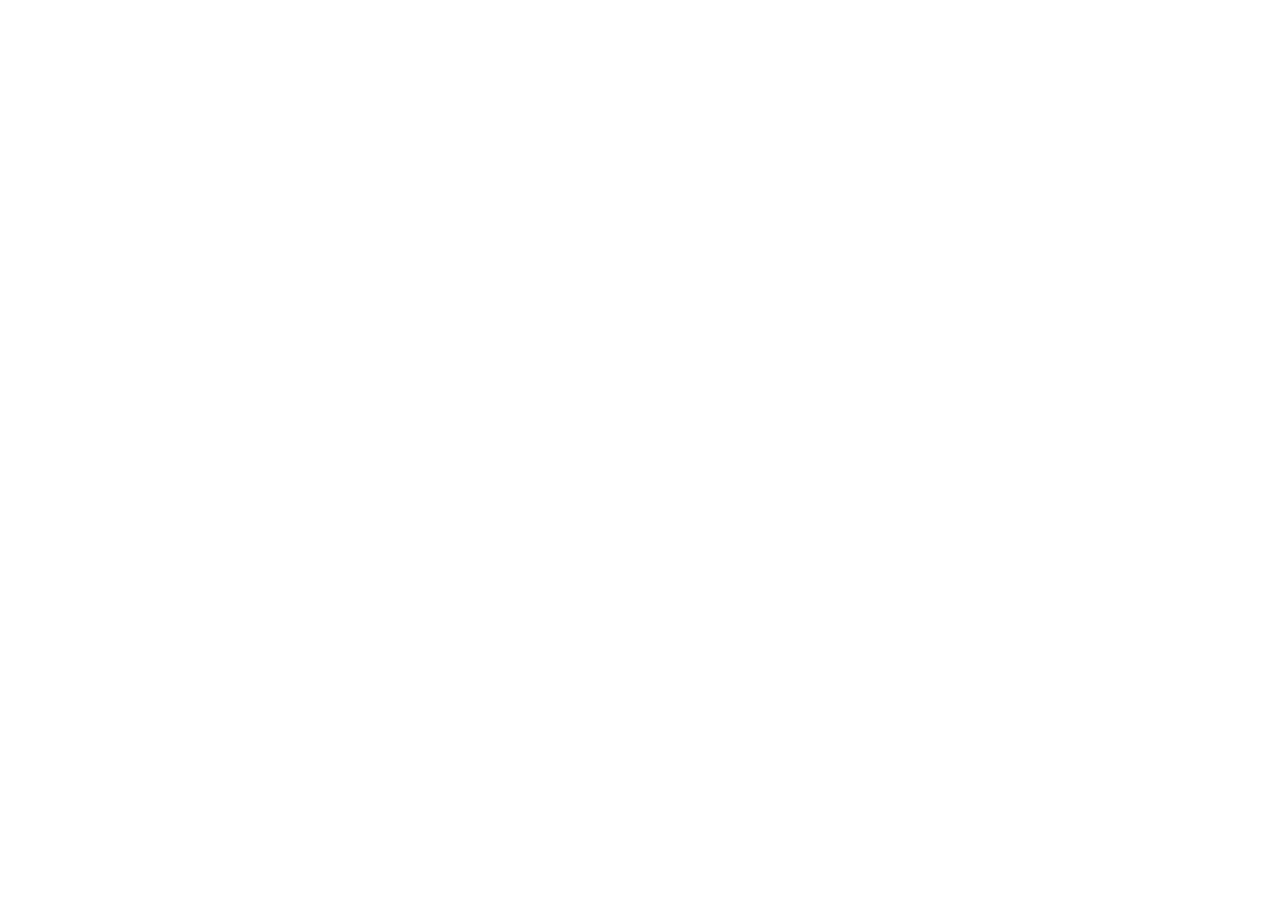
==== index.html @ c3dd3153 "Add initial index.html for Docsify wiki" ====
<!DOCTYPE html>
<html lang="zh-CN">
<head>
  <meta charset="utf-8">
  <title>旧日余烬设定WIKI</title>
  <meta name="viewport" content="width=device-width,initial-scale=1">
</head>
<body>
  <div id="app"></div>
  <script>
    window.$docsify = {
      loadSidebar: true,
      subMaxLevel: 3,
      search: 'auto',
      name: '旧日余烬设定WIKI'
    }
  </script>
  <script src="https://cdn.jsdelivr.net/npm/docsify@4/lib/docsify.min.js"></script>
  <script src="https://cdn.jsdelivr.net/npm/docsify@4/lib/plugins/search.min.js"></script>
</body>
</html>
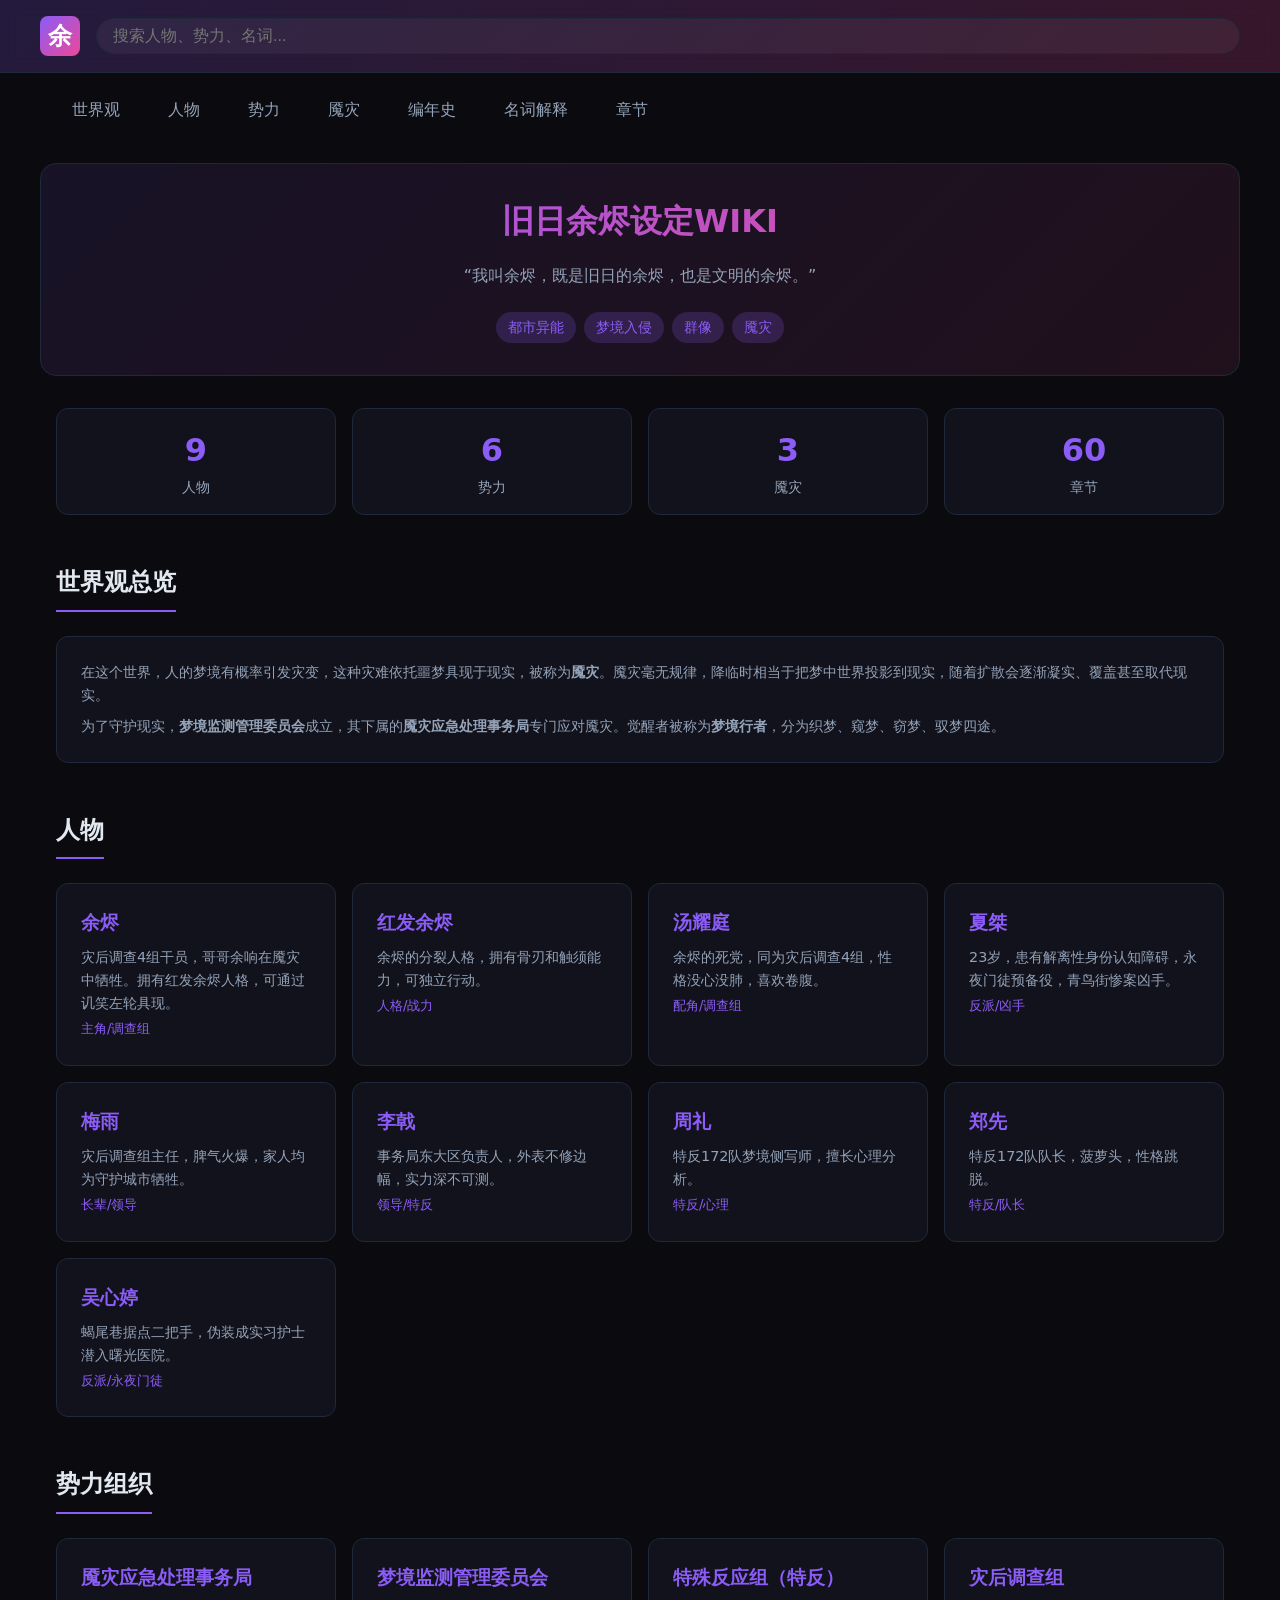
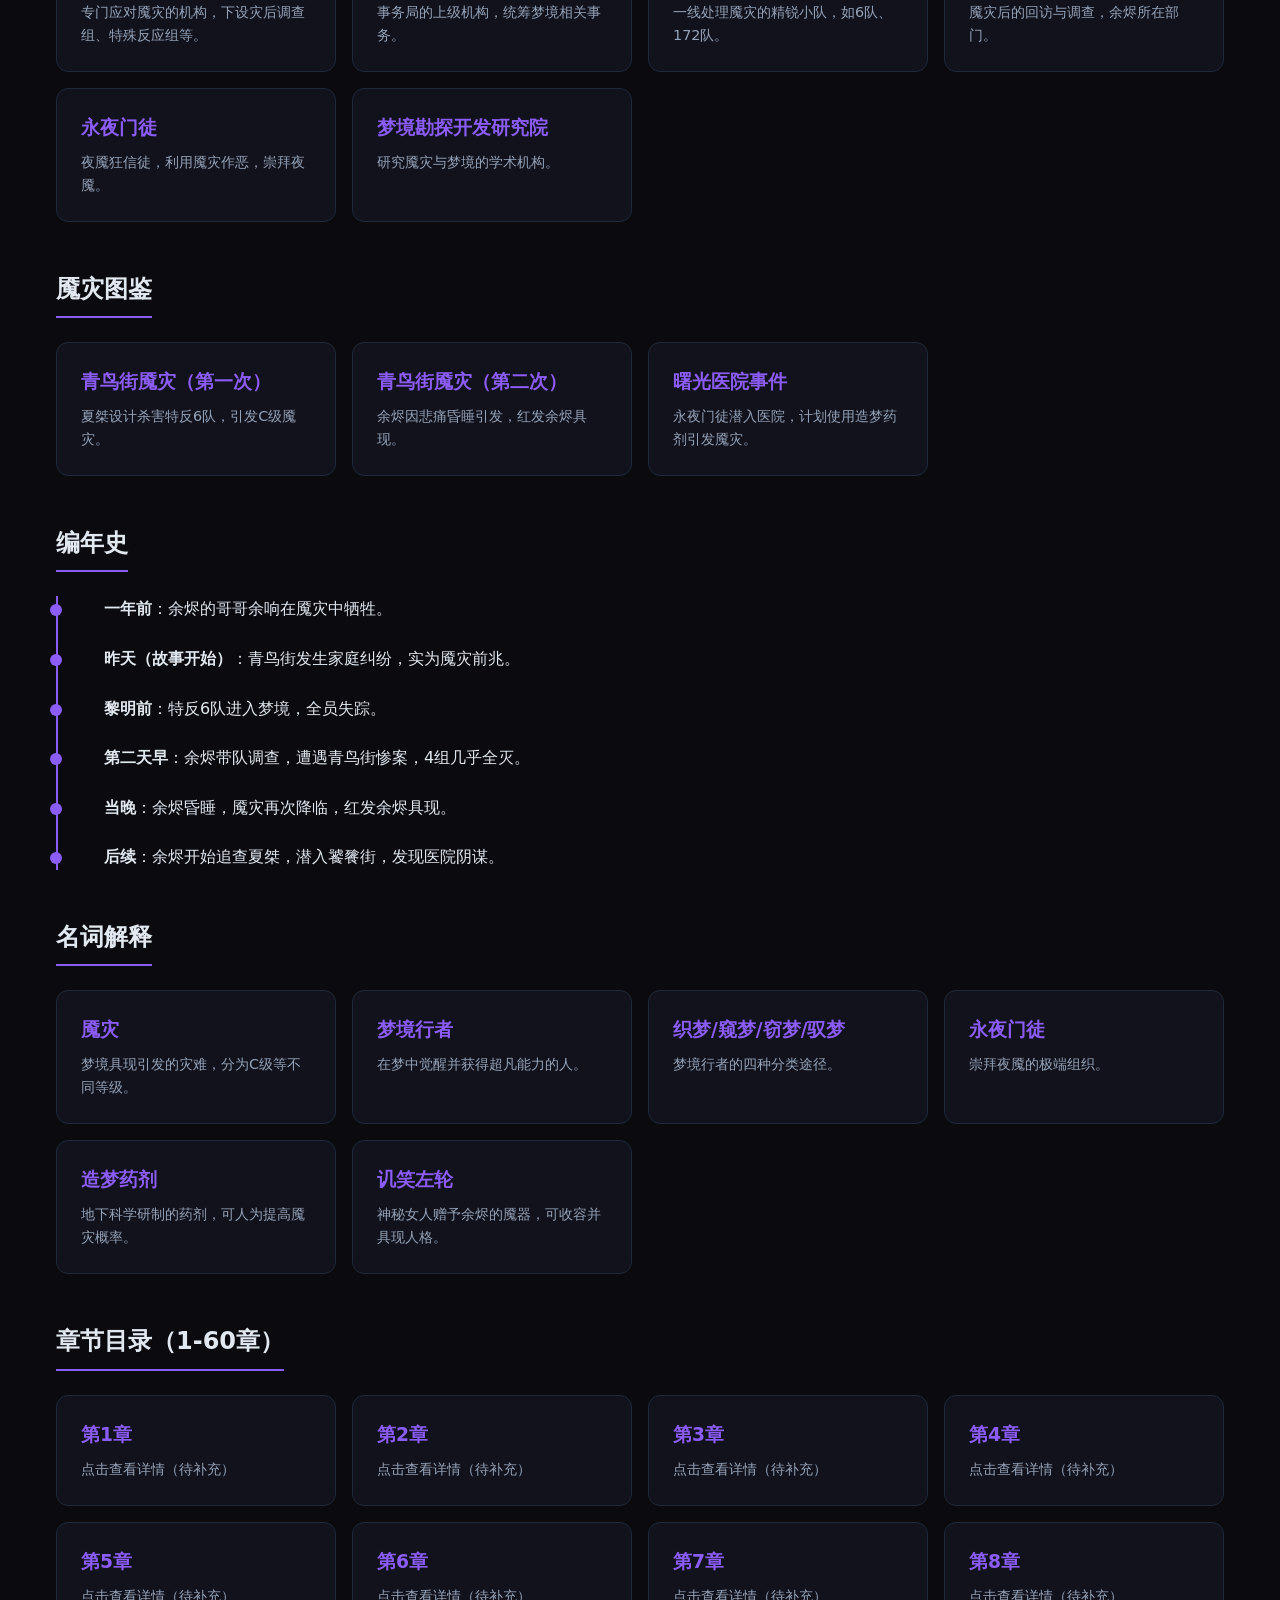
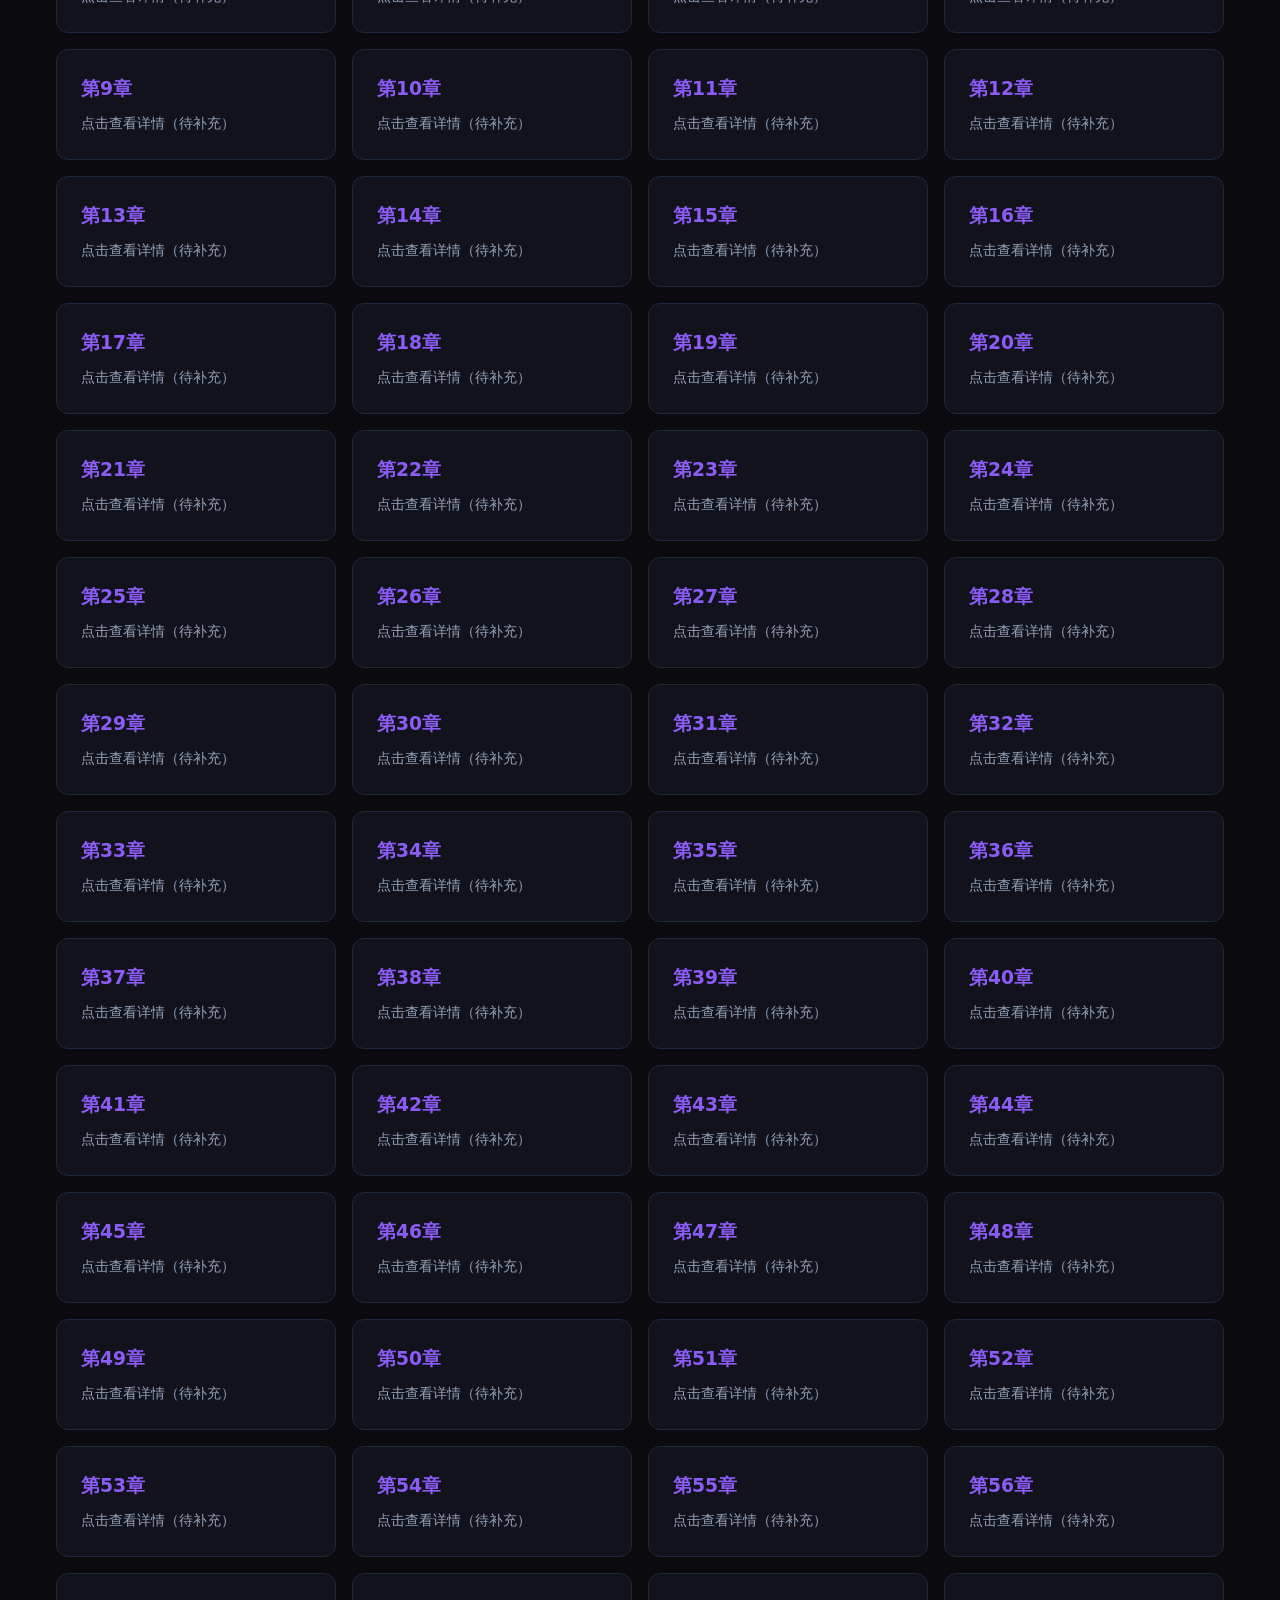
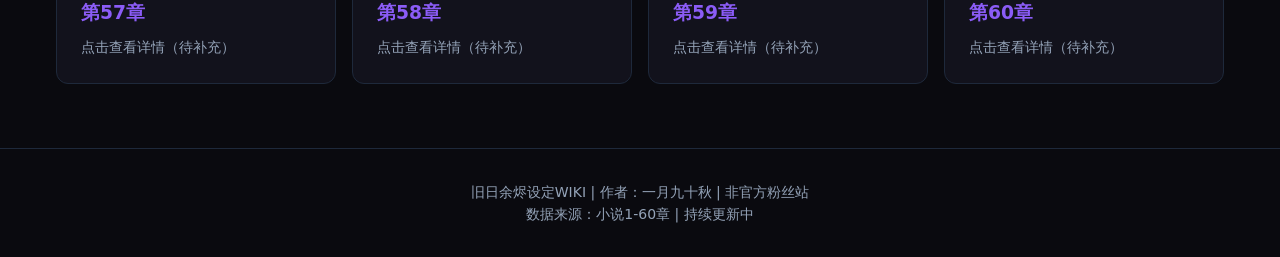
==== commit 3e3cc00b: "Update index.html" ====
--- a/index.html
+++ b/index.html
@@ -1,21 +1,315 @@
 <!DOCTYPE html>
 <html lang="zh-CN">
 <head>
-  <meta charset="utf-8">
-  <title>旧日余烬设定WIKI</title>
-  <meta name="viewport" content="width=device-width,initial-scale=1">
+<meta charset="utf-8">
+<meta name="viewport" content="width=device-width,initial-scale=1">
+<title>旧日余烬设定WIKI</title>
+<style>
+:root {
+  --bg: #0a0a0f;
+  --card: #12121c;
+  --text: #e2e8f0;
+  --muted: #94a3b8;
+  --accent: #8b5cf6;
+  --accent2: #ec4899;
+  --border: #1e293b;
+}
+* { margin: 0; padding: 0; box-sizing: border-box; }
+body {
+  font-family: 'Noto Sans SC', system-ui, sans-serif;
+  background: var(--bg);
+  color: var(--text);
+  line-height: 1.6;
+}
+header {
+  background: linear-gradient(135deg, rgba(139,92,246,0.2), rgba(236,72,153,0.2));
+  border-bottom: 1px solid var(--border);
+  padding: 1rem;
+  position: sticky;
+  top: 0;
+  z-index: 100;
+  backdrop-filter: blur(10px);
+}
+.header-inner {
+  max-width: 1200px;
+  margin: 0 auto;
+  display: flex;
+  align-items: center;
+  gap: 1rem;
+}
+.logo {
+  width: 40px;
+  height: 40px;
+  background: linear-gradient(135deg, var(--accent), var(--accent2));
+  border-radius: 8px;
+  display: flex;
+  align-items: center;
+  justify-content: center;
+  font-size: 1.5rem;
+  font-weight: bold;
+  color: white;
+}
+.search-box {
+  flex: 1;
+  padding: 0.5rem 1rem;
+  border-radius: 20px;
+  border: 1px solid var(--border);
+  background: rgba(255,255,255,0.05);
+  color: white;
+  font-size: 1rem;
+}
+.search-box:focus { outline: none; border-color: var(--accent); }
+nav {
+  max-width: 1200px;
+  margin: 1rem auto;
+  display: flex;
+  gap: 1rem;
+  padding: 0 1rem;
+  flex-wrap: wrap;
+}
+nav a {
+  color: var(--muted);
+  text-decoration: none;
+  padding: 0.5rem 1rem;
+  border-radius: 8px;
+  transition: all 0.3s;
+}
+nav a:hover { background: rgba(139,92,246,0.1); color: var(--accent); }
+.hero {
+  max-width: 1200px;
+  margin: 2rem auto;
+  padding: 2rem 1rem;
+  text-align: center;
+  background: linear-gradient(135deg, rgba(139,92,246,0.1), rgba(236,72,153,0.1));
+  border-radius: 16px;
+  border: 1px solid var(--border);
+}
+.hero h1 { font-size: 2rem; margin-bottom: 1rem; background: linear-gradient(135deg, var(--accent), var(--accent2)); -webkit-background-clip: text; -webkit-text-fill-color: transparent; }
+.hero p { color: var(--muted); max-width: 600px; margin: 0 auto 1.5rem; }
+.tags { display: flex; gap: 0.5rem; justify-content: center; flex-wrap: wrap; }
+.tag { padding: 0.25rem 0.75rem; border-radius: 999px; font-size: 0.875rem; background: rgba(139,92,246,0.2); color: var(--accent); }
+.stats { max-width: 1200px; margin: 2rem auto; display: grid; grid-template-columns: repeat(auto-fit, minmax(150px, 1fr)); gap: 1rem; padding: 0 1rem; }
+.stat-card { background: var(--card); padding: 1rem; border-radius: 12px; text-align: center; border: 1px solid var(--border); }
+.stat-number { font-size: 2rem; font-weight: bold; color: var(--accent); }
+.stat-label { color: var(--muted); font-size: 0.875rem; }
+section { max-width: 1200px; margin: 3rem auto; padding: 0 1rem; }
+section h2 { font-size: 1.5rem; margin-bottom: 1.5rem; padding-bottom: 0.5rem; border-bottom: 2px solid var(--accent); display: inline-block; }
+.grid { display: grid; grid-template-columns: repeat(auto-fill, minmax(280px, 1fr)); gap: 1rem; }
+.card { background: var(--card); border: 1px solid var(--border); border-radius: 12px; padding: 1.5rem; transition: all 0.3s; }
+.card:hover { border-color: var(--accent); transform: translateY(-2px); }
+.card h3 { color: var(--accent); margin-bottom: 0.5rem; }
+.card p { color: var(--muted); font-size: 0.9rem; }
+.timeline { position: relative; padding-left: 2rem; }
+.timeline::before { content: ''; position: absolute; left: 0; top: 0; bottom: 0; width: 2px; background: var(--accent); }
+.timeline-item { position: relative; margin-bottom: 1.5rem; padding-left: 1rem; }
+.timeline-item::before { content: ''; position: absolute; left: -2.35rem; top: 0.5rem; width: 12px; height: 12px; border-radius: 50%; background: var(--accent); }
+footer { text-align: center; padding: 2rem; color: var(--muted); font-size: 0.875rem; border-top: 1px solid var(--border); margin-top: 4rem; }
+@media (max-width: 768px) {
+  .header-inner { flex-direction: column; }
+  .search-box { width: 100%; }
+  nav { justify-content: center; }
+}
+</style>
 </head>
 <body>
-  <div id="app"></div>
-  <script>
-    window.$docsify = {
-      loadSidebar: true,
-      subMaxLevel: 3,
-      search: 'auto',
-      name: '旧日余烬设定WIKI'
-    }
-  </script>
-  <script src="https://cdn.jsdelivr.net/npm/docsify@4/lib/docsify.min.js"></script>
-  <script src="https://cdn.jsdelivr.net/npm/docsify@4/lib/plugins/search.min.js"></script>
+
+<header>
+  <div class="header-inner">
+    <div class="logo">余</div>
+    <input type="text" class="search-box" placeholder="搜索人物、势力、名词..." id="searchInput">
+  </div>
+</header>
+
+<nav>
+  <a href="#overview">世界观</a>
+  <a href="#chars">人物</a>
+  <a href="#factions">势力</a>
+  <a href="#disasters">魇灾</a>
+  <a href="#timeline">编年史</a>
+  <a href="#terms">名词解释</a>
+  <a href="#chapters">章节</a>
+</nav>
+
+<div class="hero">
+  <h1>旧日余烬设定WIKI</h1>
+  <p>“我叫余烬，既是旧日的余烬，也是文明的余烬。”</p>
+  <div class="tags">
+    <span class="tag">都市异能</span>
+    <span class="tag">梦境入侵</span>
+    <span class="tag">群像</span>
+    <span class="tag">魇灾</span>
+  </div>
+</div>
+
+<div class="stats">
+  <div class="stat-card"><div class="stat-number" id="charCount">9</div><div class="stat-label">人物</div></div>
+  <div class="stat-card"><div class="stat-number" id="factionCount">6</div><div class="stat-label">势力</div></div>
+  <div class="stat-card"><div class="stat-number" id="disasterCount">3</div><div class="stat-label">魇灾</div></div>
+  <div class="stat-card"><div class="stat-number" id="chapterCount">60</div><div class="stat-label">章节</div></div>
+</div>
+
+<section id="overview">
+  <h2>世界观总览</h2>
+  <div class="card" style="margin-bottom:1rem;">
+    <p>在这个世界，人的梦境有概率引发灾变，这种灾难依托噩梦具现于现实，被称为<strong>魇灾</strong>。魇灾毫无规律，降临时相当于把梦中世界投影到现实，随着扩散会逐渐凝实、覆盖甚至取代现实。</p>
+    <p style="margin-top:0.5rem;">为了守护现实，<strong>梦境监测管理委员会</strong>成立，其下属的<strong>魇灾应急处理事务局</strong>专门应对魇灾。觉醒者被称为<strong>梦境行者</strong>，分为织梦、窥梦、窃梦、驭梦四途。</p>
+  </div>
+</section>
+
+<section id="chars">
+  <h2>人物</h2>
+  <div class="grid" id="charGrid"></div>
+</section>
+
+<section id="factions">
+  <h2>势力组织</h2>
+  <div class="grid" id="factionGrid"></div>
+</section>
+
+<section id="disasters">
+  <h2>魇灾图鉴</h2>
+  <div class="grid" id="disasterGrid"></div>
+</section>
+
+<section id="timeline">
+  <h2>编年史</h2>
+  <div class="timeline" id="timelineList"></div>
+</section>
+
+<section id="terms">
+  <h2>名词解释</h2>
+  <div class="grid" id="termGrid"></div>
+</section>
+
+<section id="chapters">
+  <h2>章节目录（1-60章）</h2>
+  <div class="grid" id="chapterGrid"></div>
+</section>
+
+<footer>
+  <p>旧日余烬设定WIKI | 作者：一月九十秋 | 非官方粉丝站</p>
+  <p>数据来源：小说1-60章 | 持续更新中</p>
+</footer>
+
+<script>
+// ===== 数据 =====
+const chars = [
+  { name: "余烬", desc: "灾后调查4组干员，哥哥余响在魇灾中牺牲。拥有红发余烬人格，可通过讥笑左轮具现。", tags: "主角/调查组" },
+  { name: "红发余烬", desc: "余烬的分裂人格，拥有骨刃和触须能力，可独立行动。", tags: "人格/战力" },
+  { name: "汤耀庭", desc: "余烬的死党，同为灾后调查4组，性格没心没肺，喜欢卷腹。", tags: "配角/调查组" },
+  { name: "夏桀", desc: "23岁，患有解离性身份认知障碍，永夜门徒预备役，青鸟街惨案凶手。", tags: "反派/凶手" },
+  { name: "梅雨", desc: "灾后调查组主任，脾气火爆，家人均为守护城市牺牲。", tags: "长辈/领导" },
+  { name: "李戟", desc: "事务局东大区负责人，外表不修边幅，实力深不可测。", tags: "领导/特反" },
+  { name: "周礼", desc: "特反172队梦境侧写师，擅长心理分析。", tags: "特反/心理" },
+  { name: "郑先", desc: "特反172队队长，菠萝头，性格跳脱。", tags: "特反/队长" },
+  { name: "吴心婷", desc: "蝎尾巷据点二把手，伪装成实习护士潜入曙光医院。", tags: "反派/永夜门徒" }
+];
+
+const factions = [
+  { name: "魇灾应急处理事务局", desc: "专门应对魇灾的机构，下设灾后调查组、特殊反应组等。" },
+  { name: "梦境监测管理委员会", desc: "事务局的上级机构，统筹梦境相关事务。" },
+  { name: "特殊反应组（特反）", desc: "一线处理魇灾的精锐小队，如6队、172队。" },
+  { name: "灾后调查组", desc: "魇灾后的回访与调查，余烬所在部门。" },
+  { name: "永夜门徒", desc: "夜魇狂信徒，利用魇灾作恶，崇拜夜魇。" },
+  { name: "梦境勘探开发研究院", desc: "研究魇灾与梦境的学术机构。" }
+];
+
+const disasters = [
+  { name: "青鸟街魇灾（第一次）", desc: "夏桀设计杀害特反6队，引发C级魇灾。" },
+  { name: "青鸟街魇灾（第二次）", desc: "余烬因悲痛昏睡引发，红发余烬具现。" },
+  { name: "曙光医院事件", desc: "永夜门徒潜入医院，计划使用造梦药剂引发魇灾。" }
+];
+
+const timeline = [
+  { time: "一年前", event: "余烬的哥哥余响在魇灾中牺牲。" },
+  { time: "昨天（故事开始）", event: "青鸟街发生家庭纠纷，实为魇灾前兆。" },
+  { time: "黎明前", event: "特反6队进入梦境，全员失踪。" },
+  { time: "第二天早", event: "余烬带队调查，遭遇青鸟街惨案，4组几乎全灭。" },
+  { time: "当晚", event: "余烬昏睡，魇灾再次降临，红发余烬具现。" },
+  { time: "后续", event: "余烬开始追查夏桀，潜入饕餮街，发现医院阴谋。" }
+];
+
+const terms = [
+  { name: "魇灾", desc: "梦境具现引发的灾难，分为C级等不同等级。" },
+  { name: "梦境行者", desc: "在梦中觉醒并获得超凡能力的人。" },
+  { name: "织梦/窥梦/窃梦/驭梦", desc: "梦境行者的四种分类途径。" },
+  { name: "永夜门徒", desc: "崇拜夜魇的极端组织。" },
+  { name: "造梦药剂", desc: "地下科学研制的药剂，可人为提高魇灾概率。" },
+  { name: "讥笑左轮", desc: "神秘女人赠予余烬的魇器，可收容并具现人格。" }
+];
+
+const chapters = [];
+for (let i = 1; i <= 60; i++) {
+  chapters.push({ name: `第${i}章`, desc: `点击查看详情（待补充）` });
+}
+
+// ===== 渲染函数 =====
+function renderChars(filter = "") {
+  const grid = document.getElementById("charGrid");
+  grid.innerHTML = "";
+  chars.filter(c => c.name.includes(filter) || c.desc.includes(filter)).forEach(c => {
+    grid.innerHTML += `<div class="card"><h3>${c.name}</h3><p>${c.desc}</p><small style="color:var(--accent)">${c.tags}</small></div>`;
+  });
+}
+
+function renderFactions(filter = "") {
+  const grid = document.getElementById("factionGrid");
+  grid.innerHTML = "";
+  factions.filter(f => f.name.includes(filter) || f.desc.includes(filter)).forEach(f => {
+    grid.innerHTML += `<div class="card"><h3>${f.name}</h3><p>${f.desc}</p></div>`;
+  });
+}
+
+function renderDisasters(filter = "") {
+  const grid = document.getElementById("disasterGrid");
+  grid.innerHTML = "";
+  disasters.filter(d => d.name.includes(filter) || d.desc.includes(filter)).forEach(d => {
+    grid.innerHTML += `<div class="card"><h3>${d.name}</h3><p>${d.desc}</p></div>`;
+  });
+}
+
+function renderTimeline() {
+  const list = document.getElementById("timelineList");
+  list.innerHTML = "";
+  timeline.forEach(t => {
+    list.innerHTML += `<div class="timeline-item"><strong>${t.time}</strong>：${t.event}</div>`;
+  });
+}
+
+function renderTerms(filter = "") {
+  const grid = document.getElementById("termGrid");
+  grid.innerHTML = "";
+  terms.filter(t => t.name.includes(filter) || t.desc.includes(filter)).forEach(t => {
+    grid.innerHTML += `<div class="card"><h3>${t.name}</h3><p>${t.desc}</p></div>`;
+  });
+}
+
+function renderChapters(filter = "") {
+  const grid = document.getElementById("chapterGrid");
+  grid.innerHTML = "";
+  chapters.filter(c => c.name.includes(filter)).forEach(c => {
+    grid.innerHTML += `<div class="card"><h3>${c.name}</h3><p>${c.desc}</p></div>`;
+  });
+}
+
+// ===== 搜索 =====
+document.getElementById("searchInput").addEventListener("input", (e) => {
+  const val = e.target.value;
+  renderChars(val);
+  renderFactions(val);
+  renderDisasters(val);
+  renderTerms(val);
+  renderChapters(val);
+});
+
+// ===== 初始化 =====
+renderChars();
+renderFactions();
+renderDisasters();
+renderTimeline();
+renderTerms();
+renderChapters();
+</script>
+
 </body>
 </html>
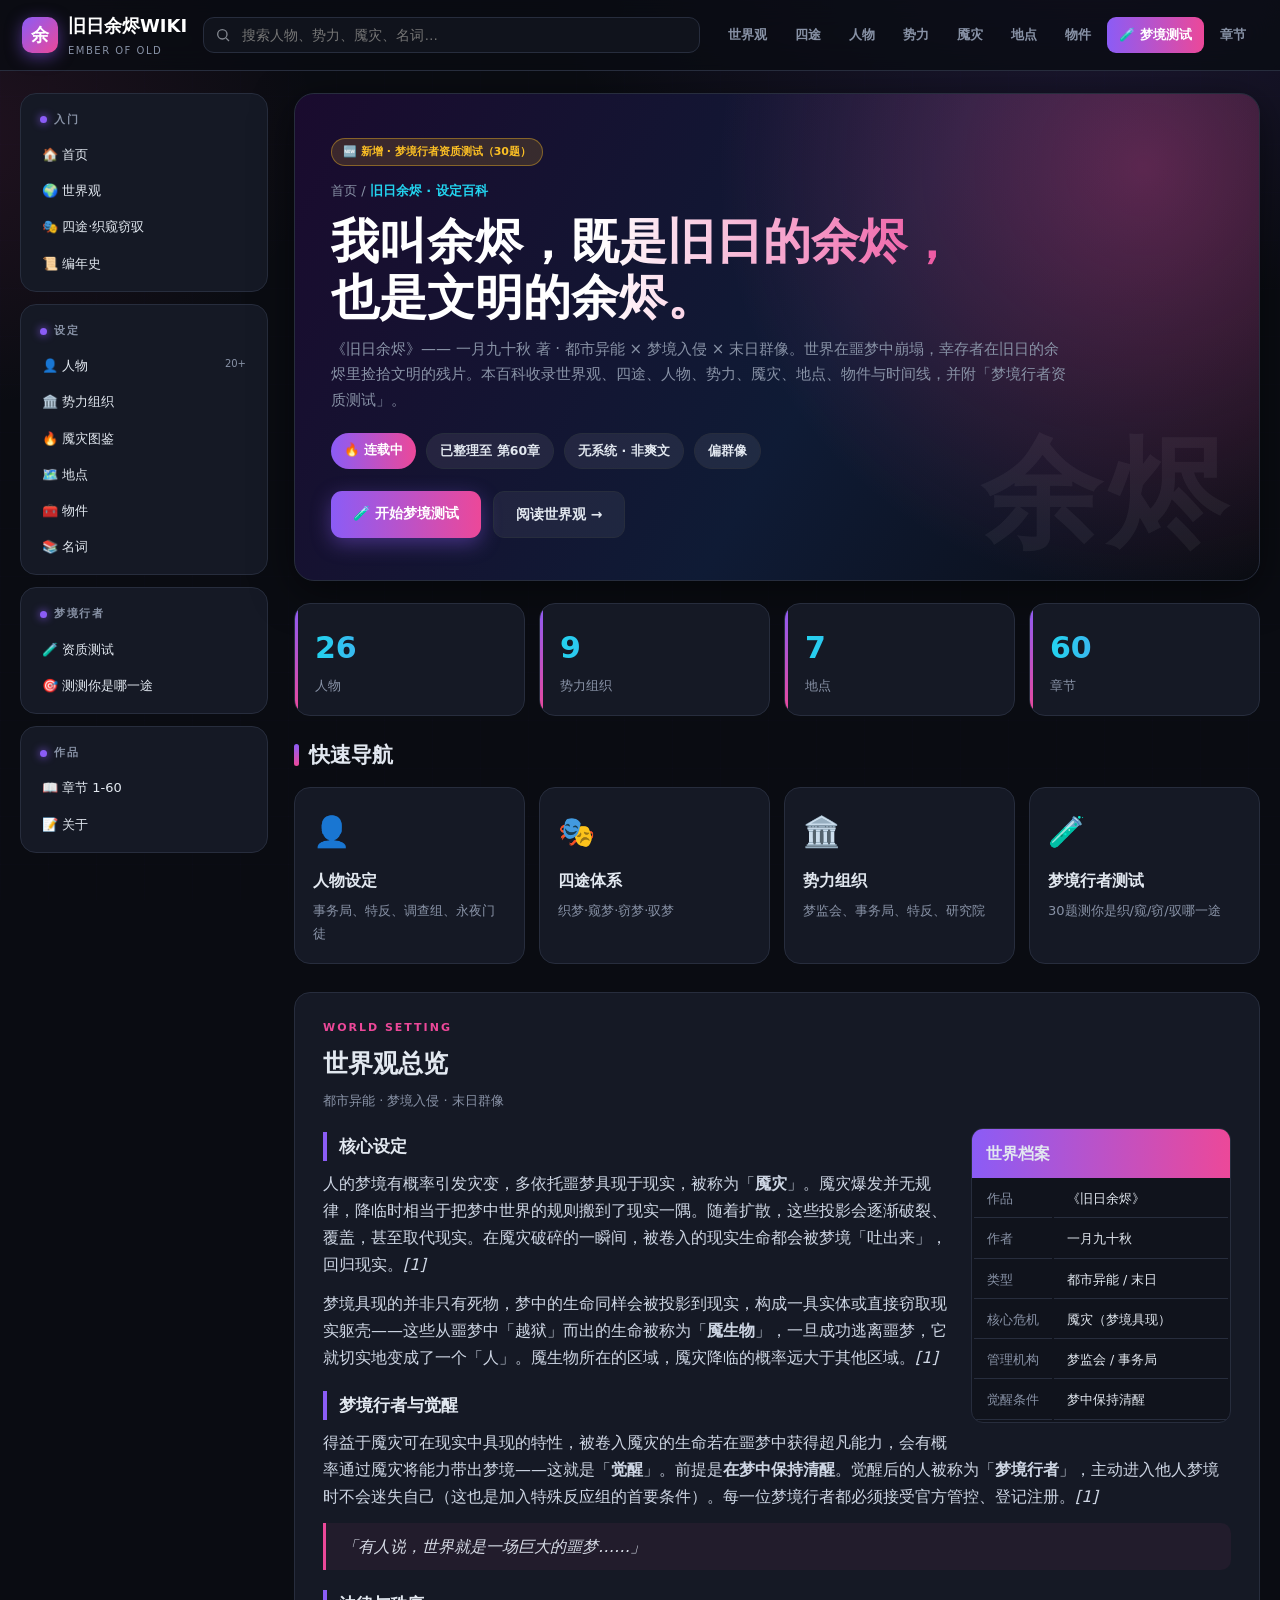
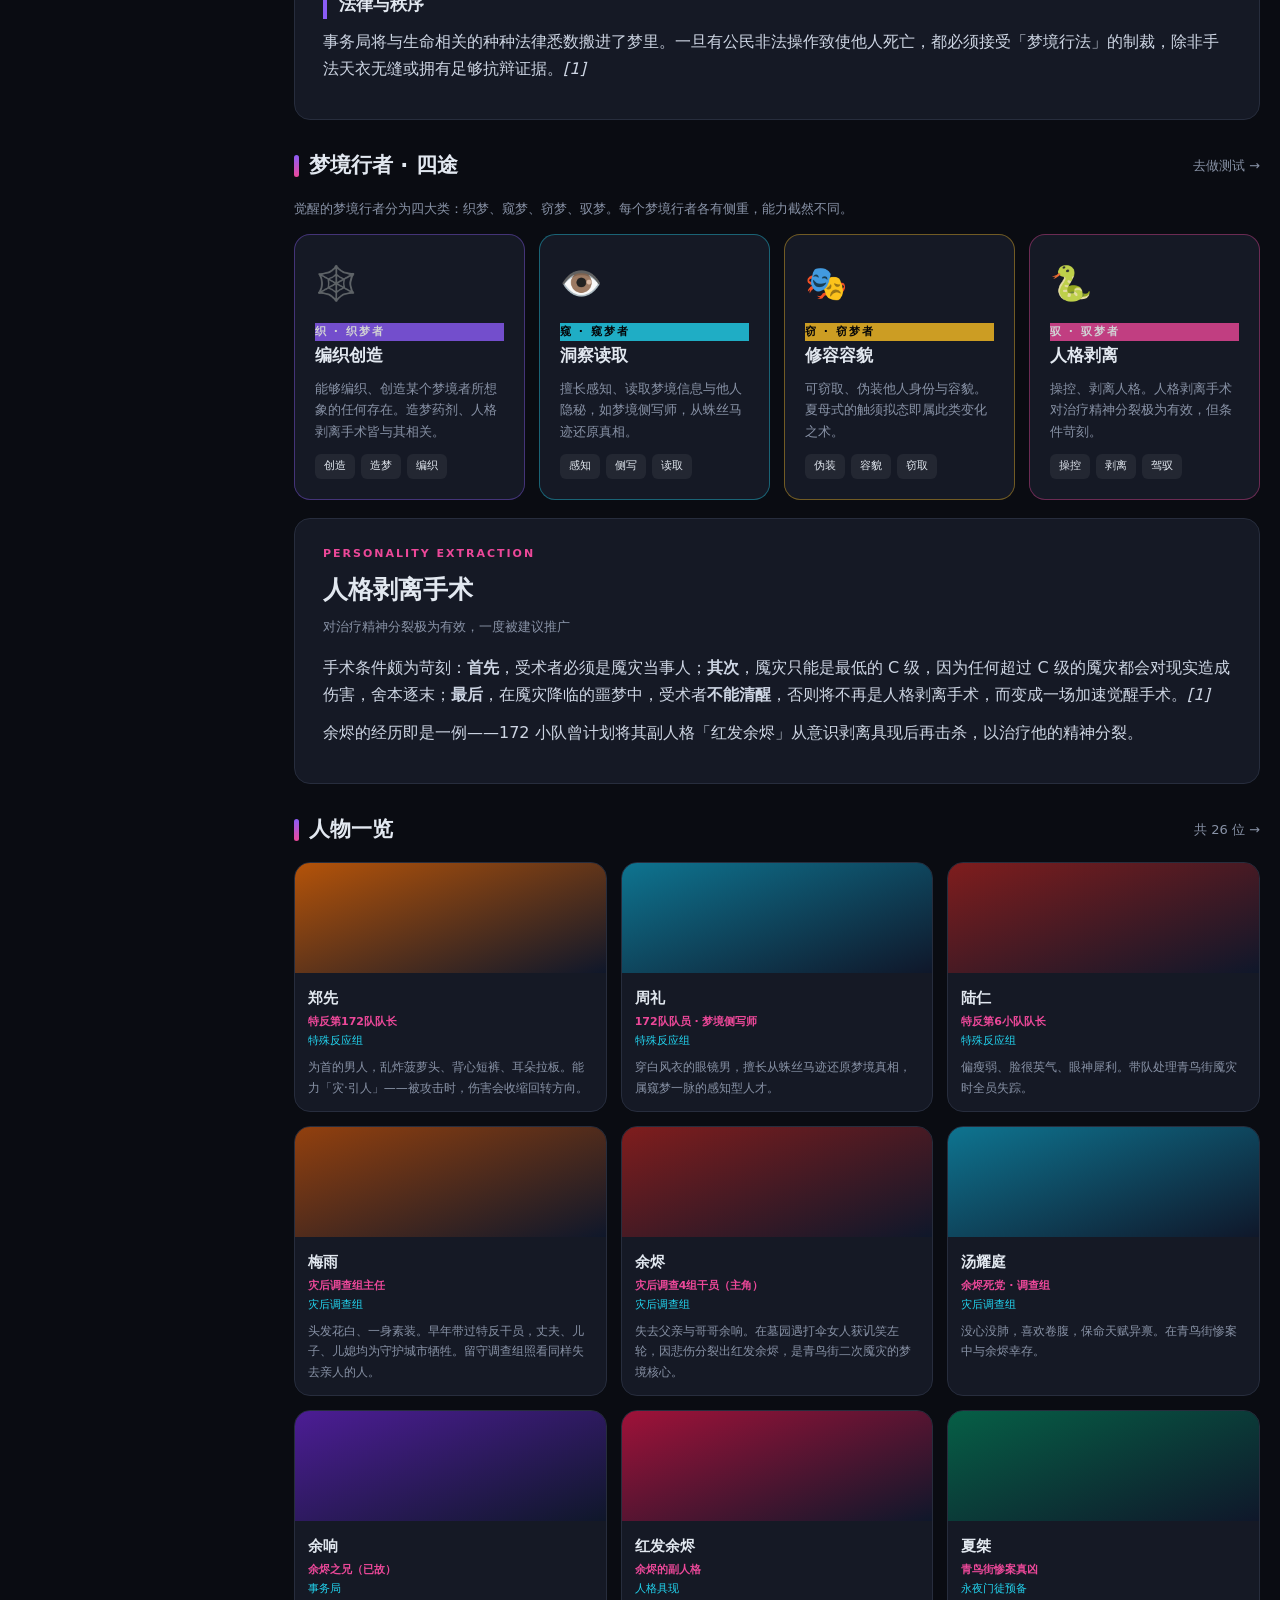
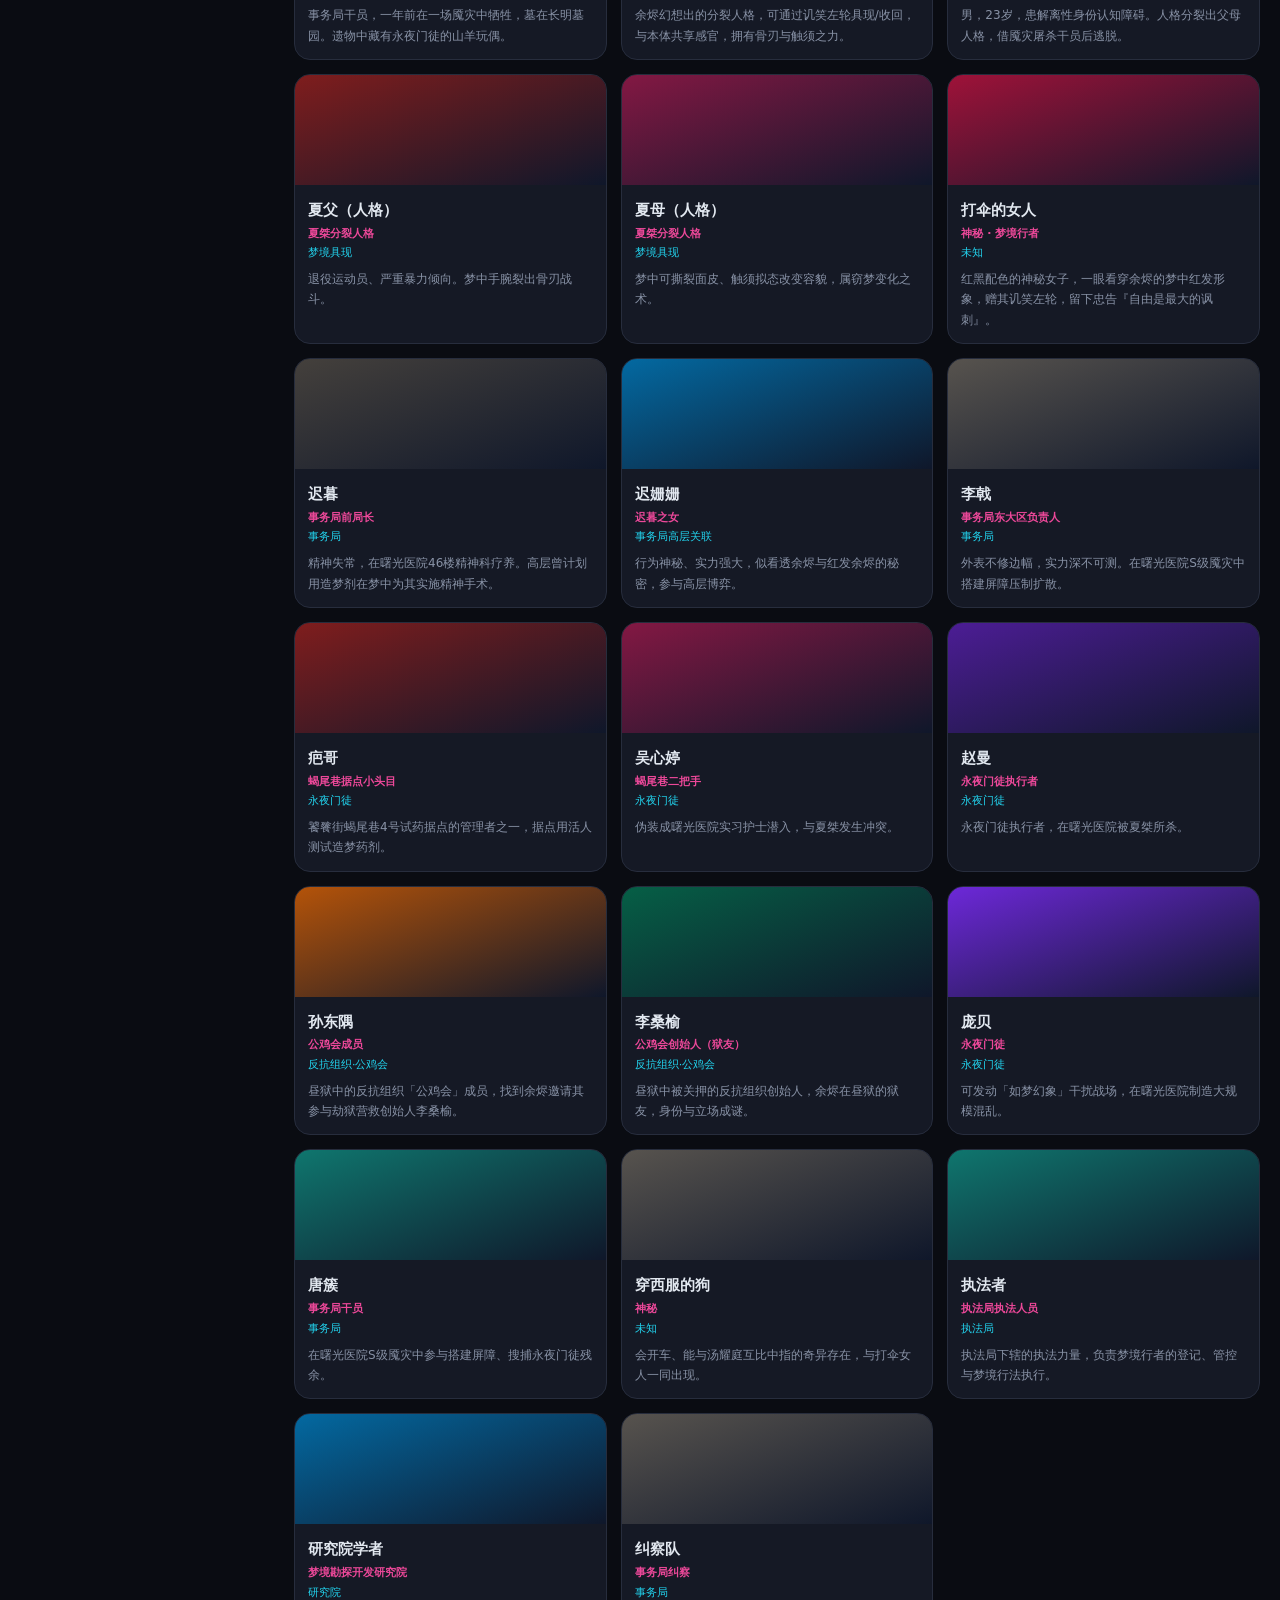
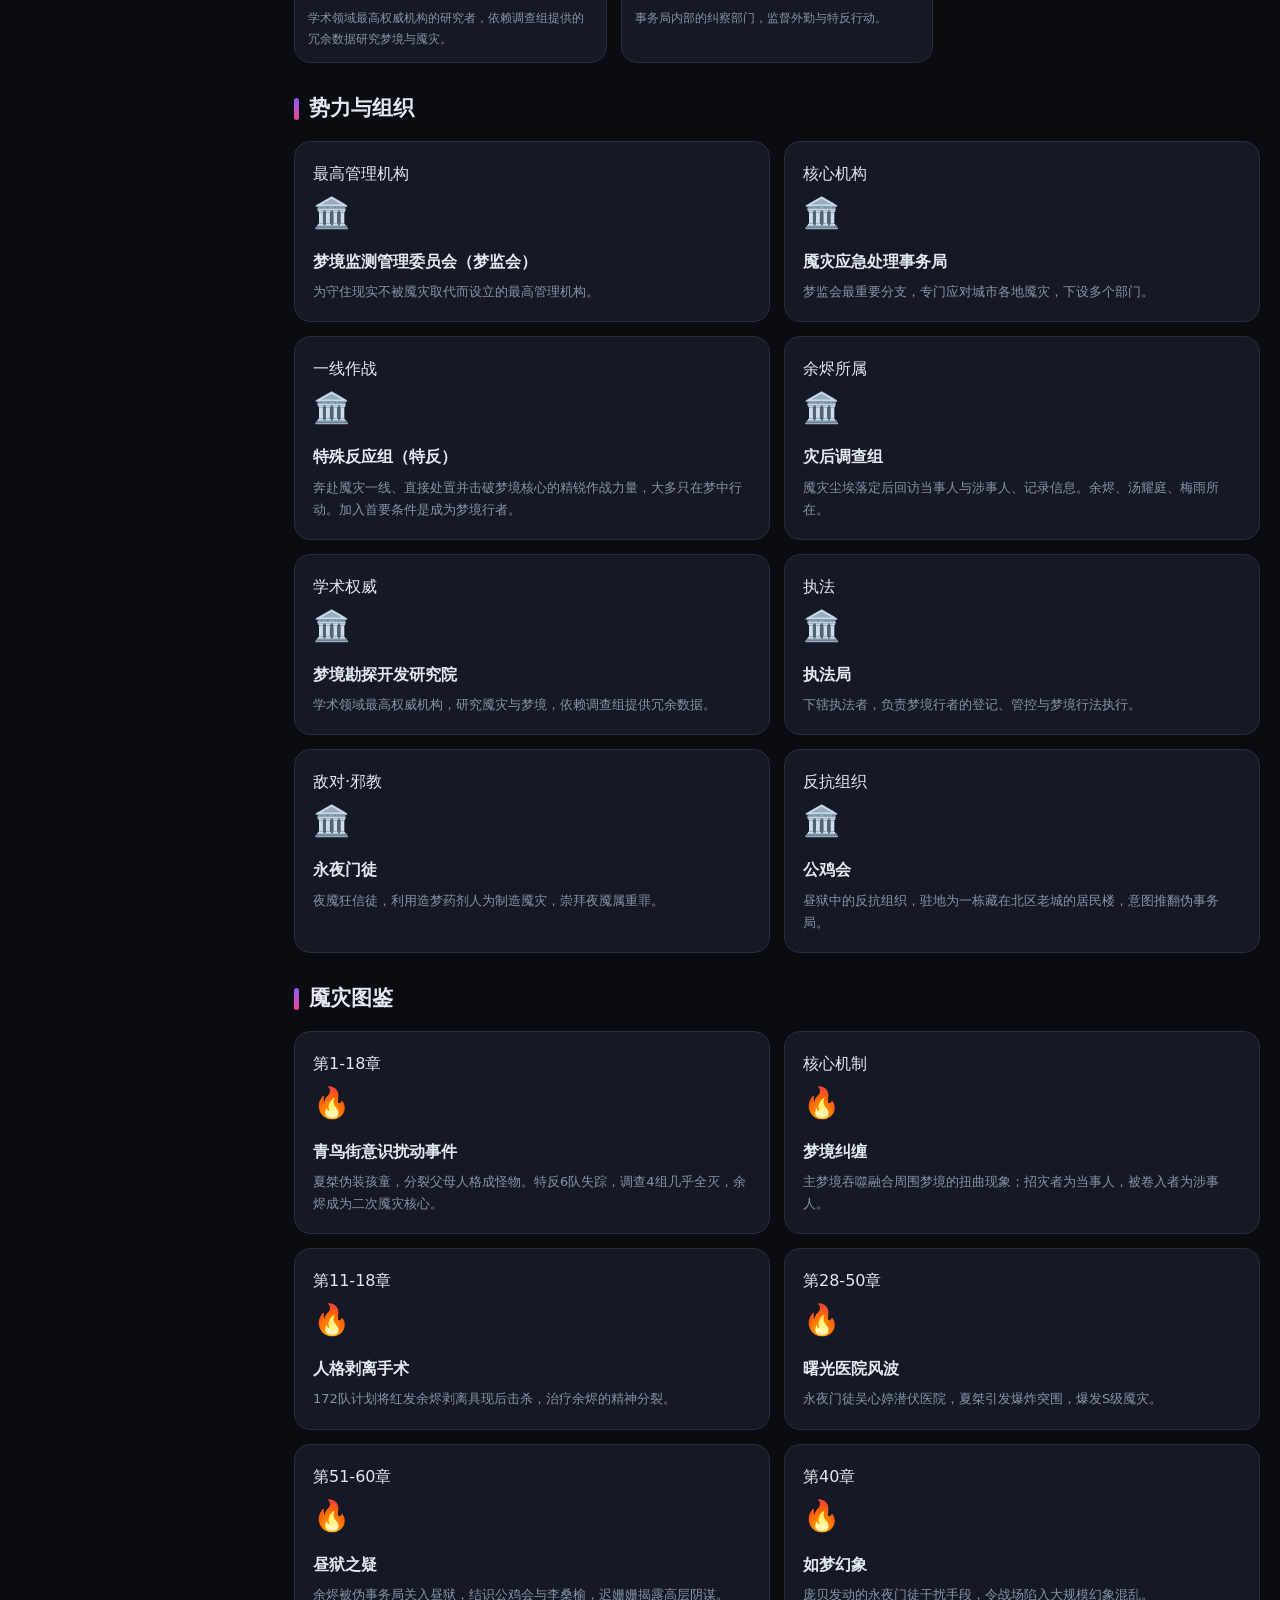
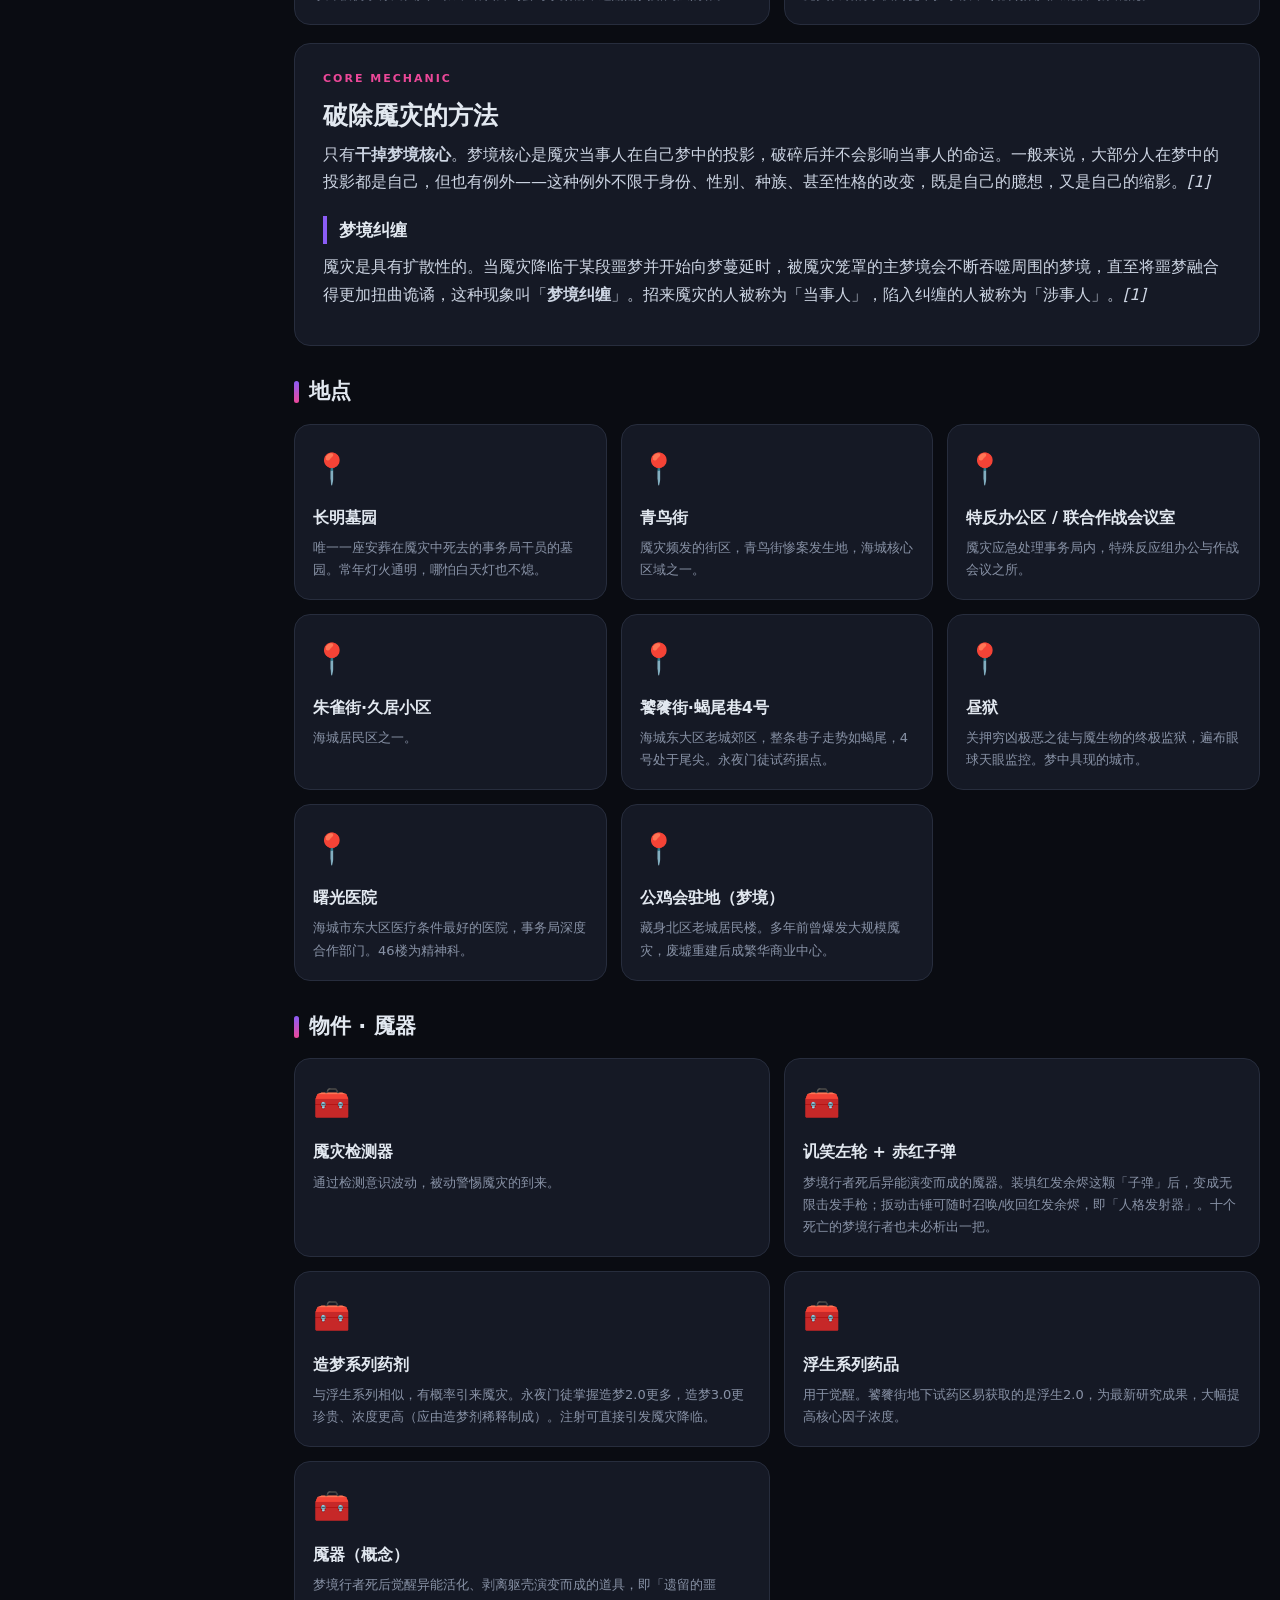
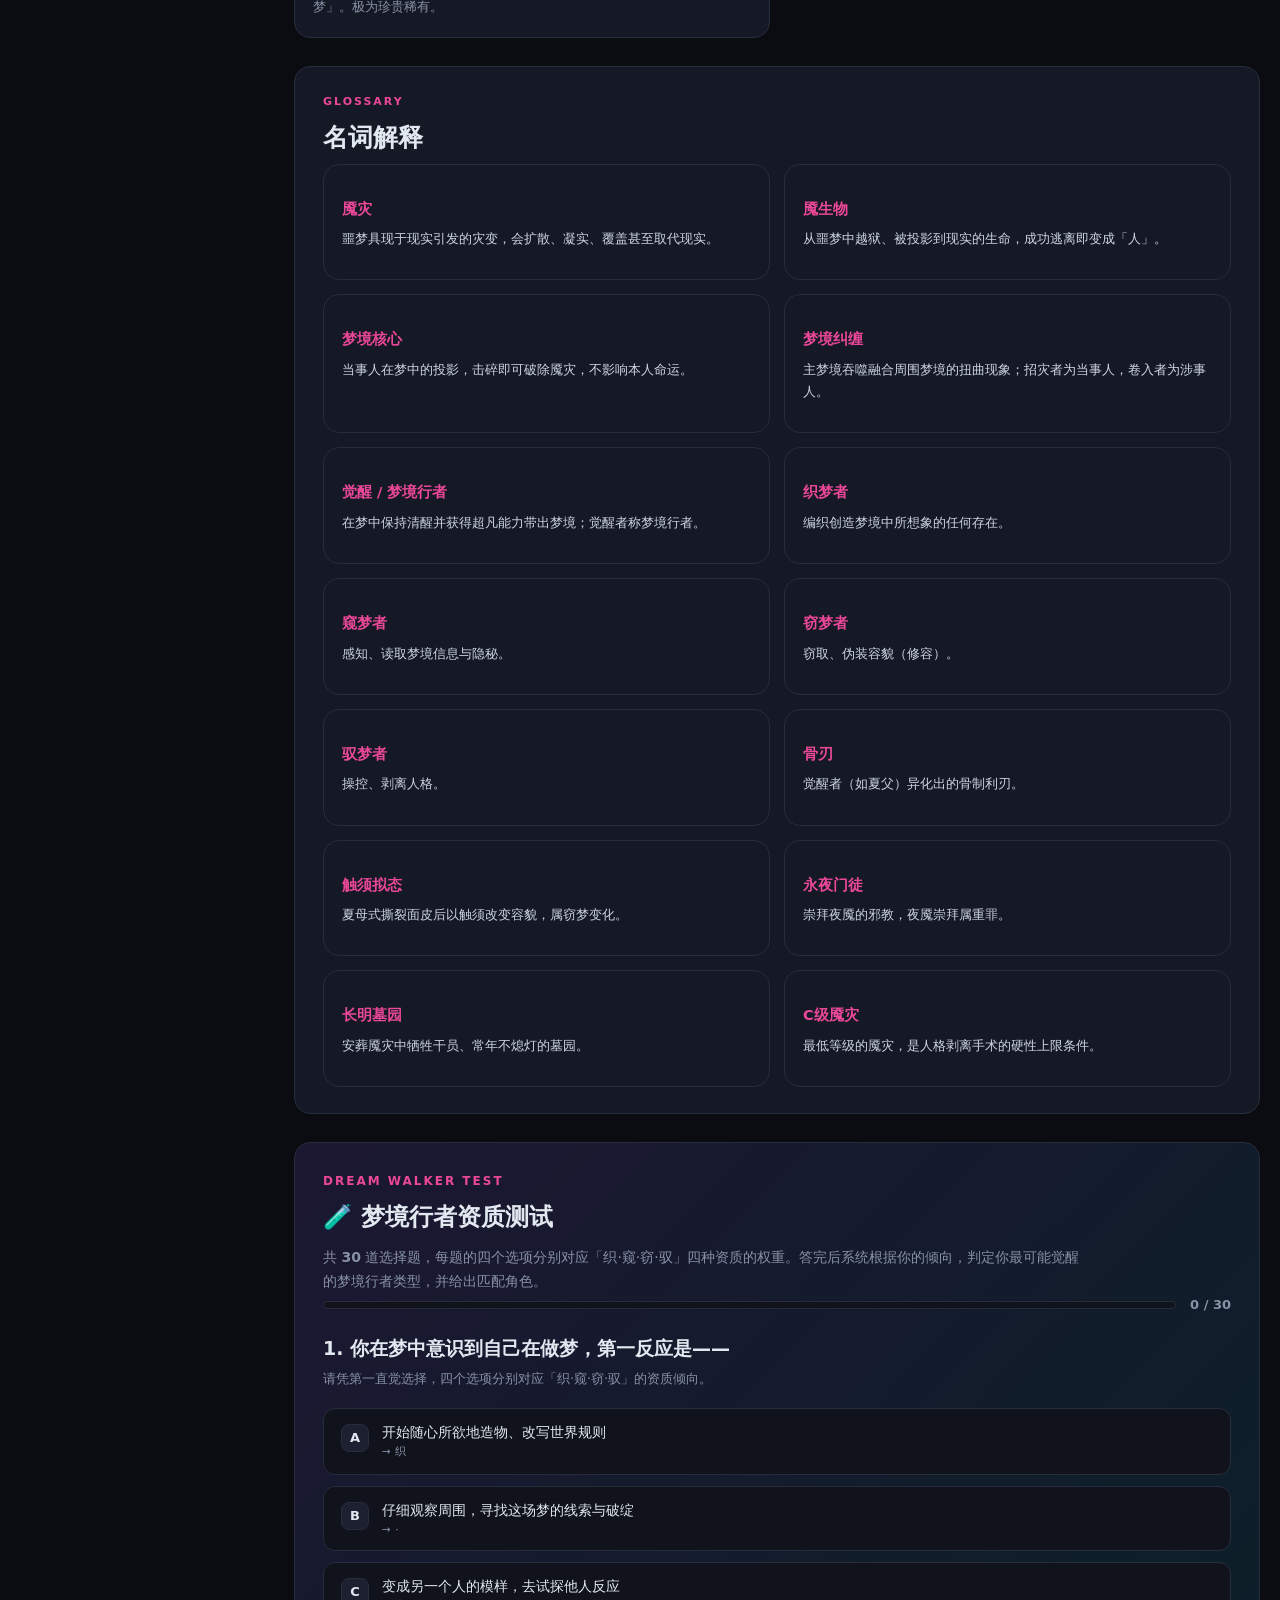
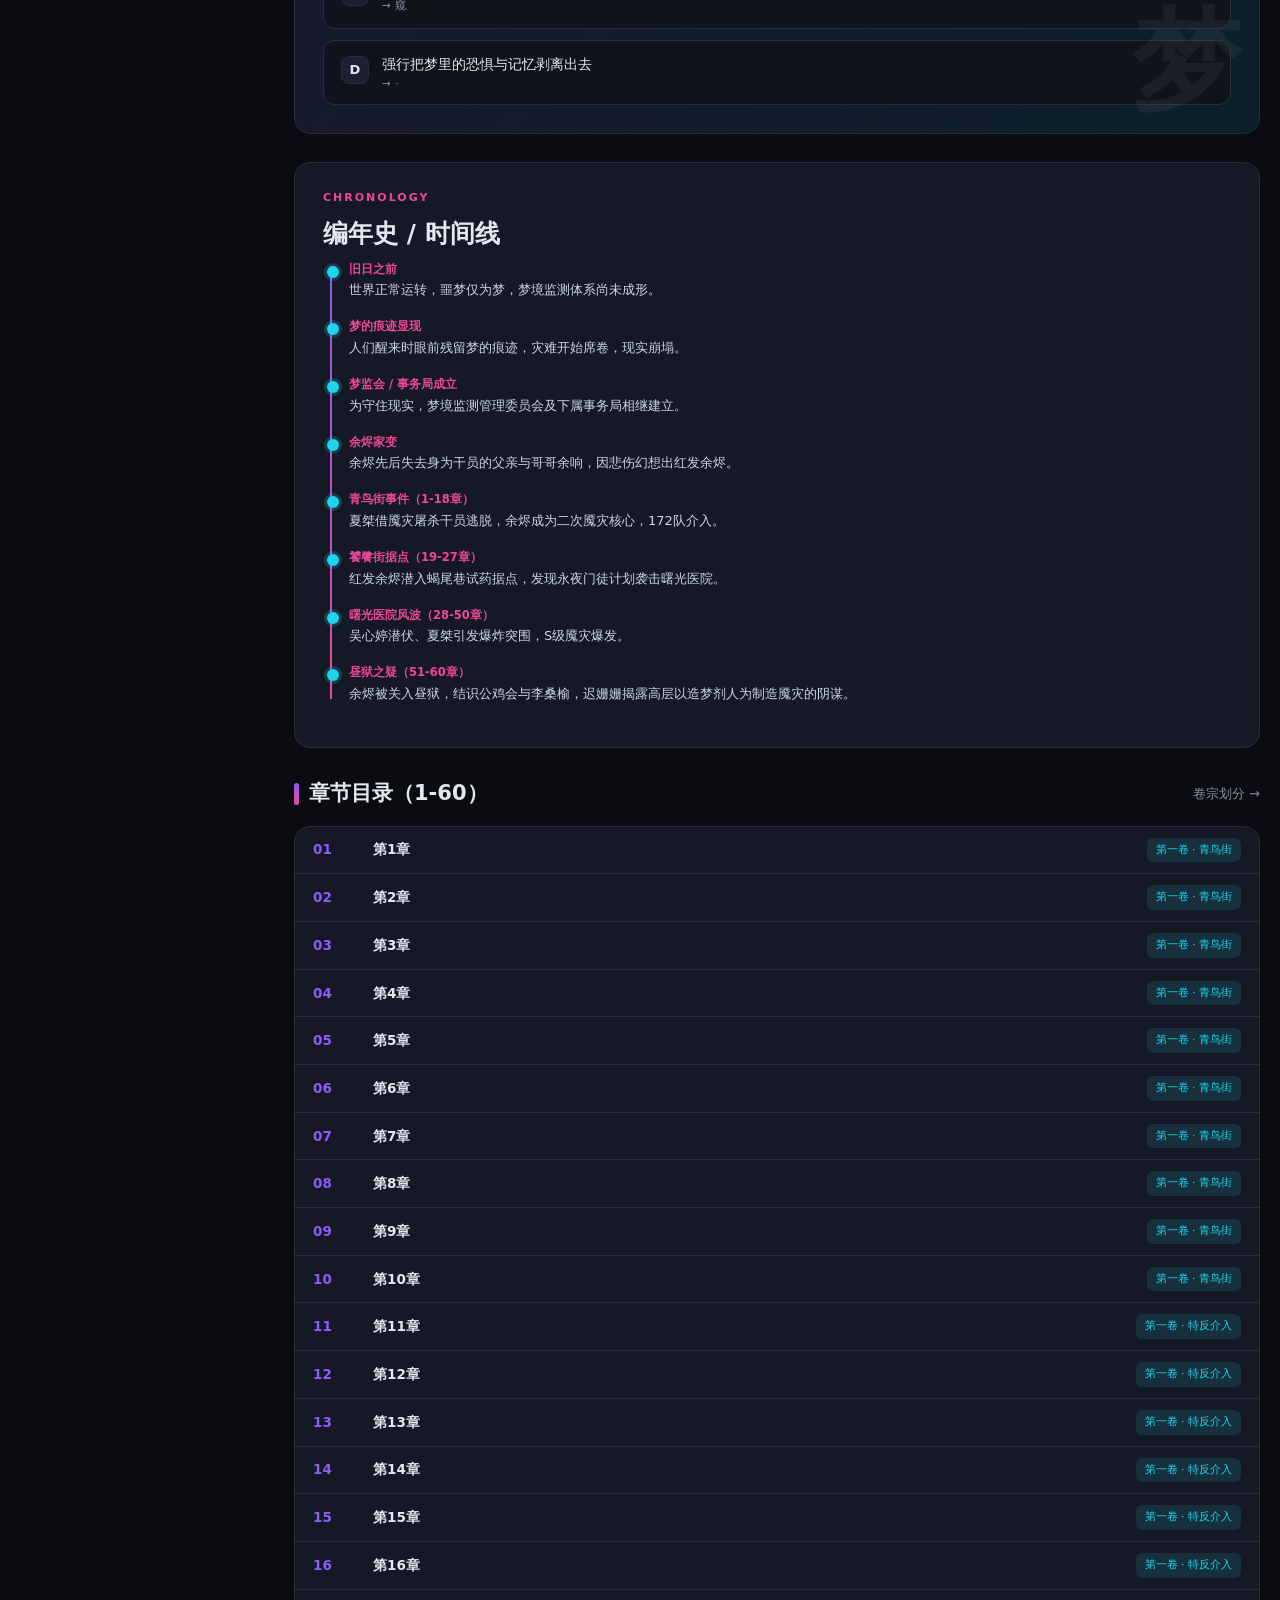
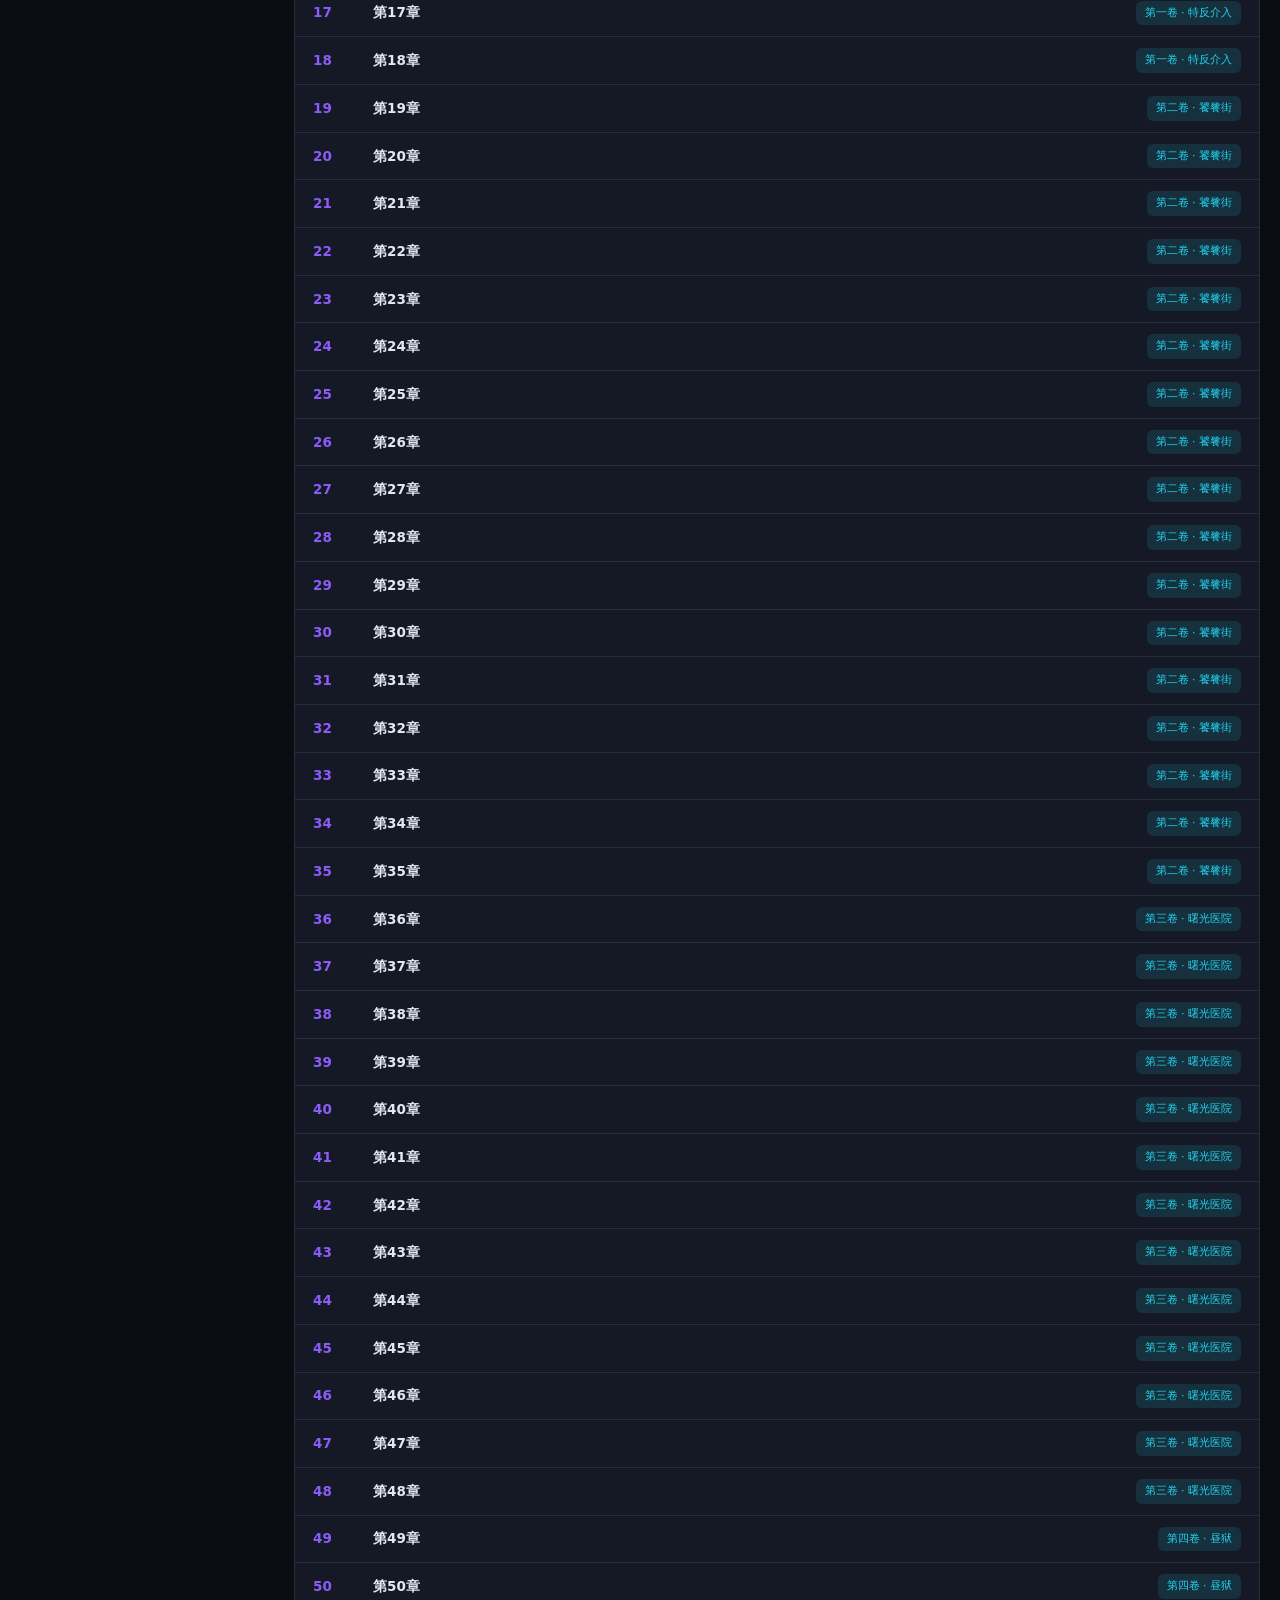
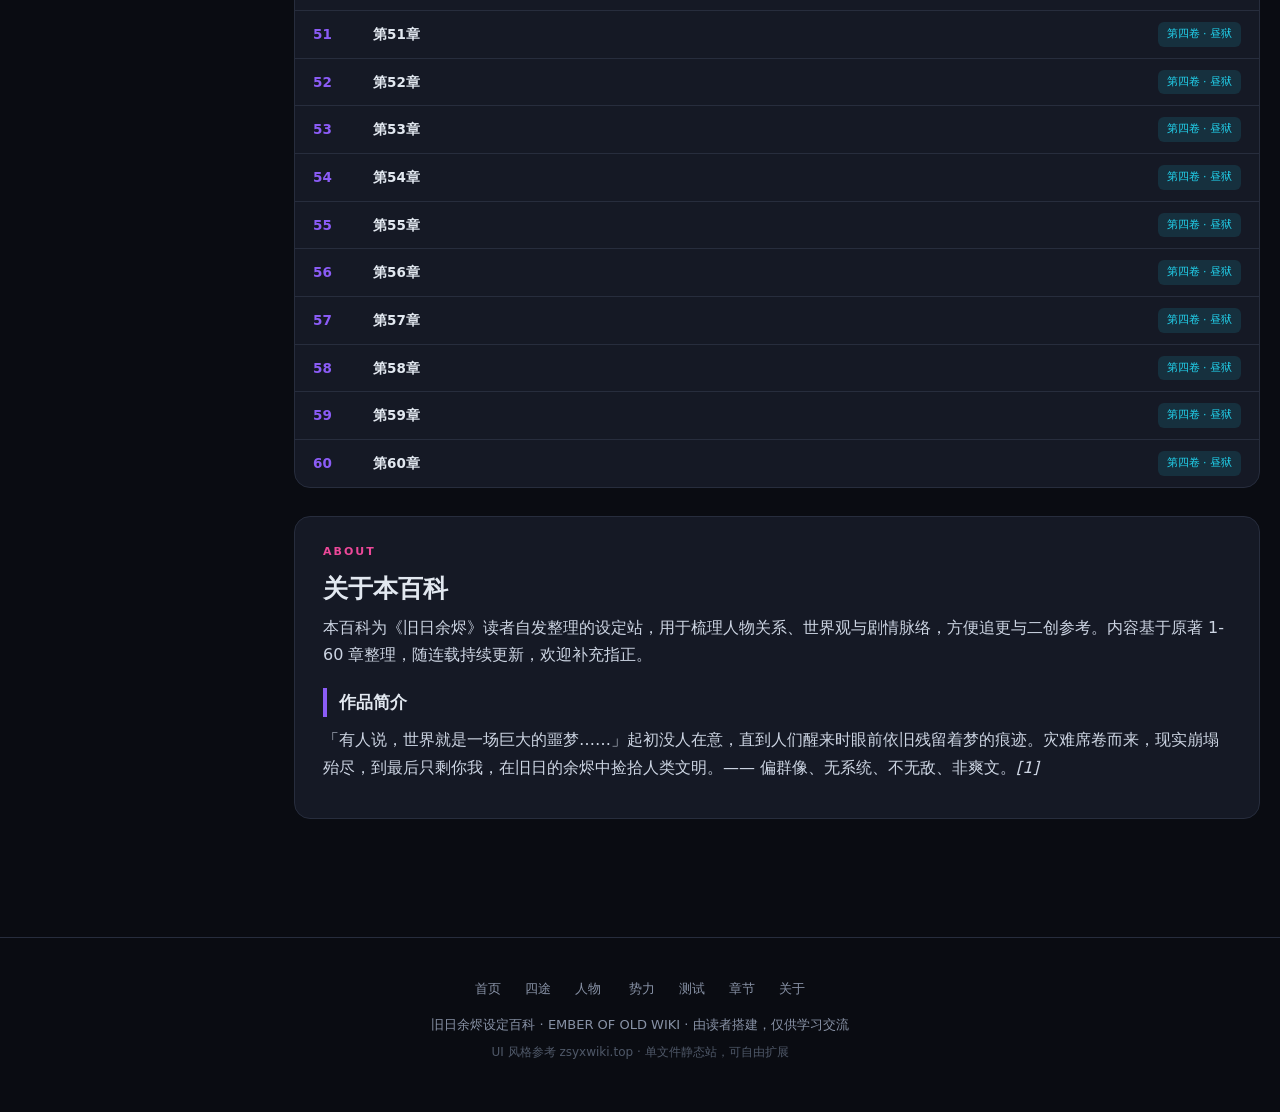
==== commit a4a68aff: "Update index.html" ====
--- a/index.html
+++ b/index.html
@@ -3,313 +3,873 @@
 <head>
 <meta charset="utf-8">
 <meta name="viewport" content="width=device-width,initial-scale=1">
-<title>旧日余烬设定WIKI</title>
+<title>旧日余烬 | 设定百科 WIKI</title>
+<meta name="description" content="《旧日余烬》小说设定百科：人物、势力、魇灾、世界观、梦境行者测试">
 <style>
-:root {
-  --bg: #0a0a0f;
-  --card: #12121c;
-  --text: #e2e8f0;
-  --muted: #94a3b8;
-  --accent: #8b5cf6;
-  --accent2: #ec4899;
-  --border: #1e293b;
+:root{
+  --bg:#0a0c12;--bg2:#10131c;--panel:#151925;--panel2:#1c2030;
+  --line:#272d3d;--text:#e2e8f0;--muted:#8892a6;
+  --accent:#8b5cf6;--accent2:#ec4899;--accent3:#22d3ee;--accent4:#fbbf24;
+  --weave:#8b5cf6;--peek:#22d3ee;--steal:#fbbf24;--ride:#ec4899;
+  --danger:#ef4444;--ok:#22c55e;
+  --shadow:0 10px 40px rgba(0,0,0,.5);
+  --radius:16px;
 }
-* { margin: 0; padding: 0; box-sizing: border-box; }
-body {
-  font-family: 'Noto Sans SC', system-ui, sans-serif;
-  background: var(--bg);
-  color: var(--text);
-  line-height: 1.6;
+*{box-sizing:border-box;margin:0;padding:0}
+html{scroll-behavior:smooth}
+body{background:var(--bg);color:var(--text);
+  font-family:"Noto Sans SC","Microsoft YaHei","PingFang SC",system-ui,sans-serif;
+  line-height:1.7;-webkit-font-smoothing:antialiased;overflow-x:hidden}
+body::before{content:"";position:fixed;inset:0;z-index:-2;
+  background:radial-gradient(900px 600px at 85% -5%,rgba(139,92,246,.16),transparent 60%),
+             radial-gradient(700px 500px at -5% 15%,rgba(236,72,153,.10),transparent 55%),
+             var(--bg)}
+body::after{content:"";position:fixed;inset:0;z-index:-1;pointer-events:none;opacity:.35;
+  background-image:linear-gradient(rgba(139,92,246,.04) 1px,transparent 1px),
+                   linear-gradient(90deg,rgba(139,92,246,.04) 1px,transparent 1px);
+  background-size:48px 48px}
+a{color:var(--accent3);text-decoration:none}
+::selection{background:var(--accent);color:#fff}
+
+/* ===== 滚动进度条 ===== */
+#scrollBar{position:fixed;top:0;left:0;height:3px;background:linear-gradient(90deg,var(--accent),var(--accent2));z-index:999;width:0}
+
+/* ===== 顶部导航 ===== */
+.nav{position:sticky;top:0;z-index:100;backdrop-filter:blur(14px);background:rgba(10,12,18,.78);border-bottom:1px solid var(--line)}
+.nav-inner{max-width:1320px;margin:0 auto;padding:11px 22px;display:flex;align-items:center;gap:16px;flex-wrap:wrap}
+.brand{display:flex;align-items:center;gap:10px;text-decoration:none;color:#fff;font-weight:800;font-size:18px}
+.logo{width:36px;height:36px;border-radius:10px;background:linear-gradient(135deg,var(--accent),var(--accent2));
+  display:grid;place-items:center;font-size:18px;font-weight:900;box-shadow:0 4px 16px rgba(139,92,246,.5)}
+.brand small{display:block;font-weight:500;font-size:10px;color:var(--muted);letter-spacing:1.5px}
+.search{flex:1;min-width:170px;position:relative}
+.search input{width:100%;padding:9px 14px 9px 38px;border-radius:11px;border:1px solid var(--line);
+  background:var(--bg2);color:var(--text);font-size:14px;outline:none}
+.search input:focus{border-color:var(--accent)}
+.search svg{position:absolute;left:12px;top:50%;transform:translateY(-50%);opacity:.55}
+#results{position:absolute;top:calc(100% + 6px);left:0;right:0;border:1px solid var(--line);border-radius:12px;
+  background:var(--bg2);overflow:hidden;display:none;z-index:200;max-height:60vh;overflow-y:auto}
+#results.show{display:block}
+#results a{display:block;padding:10px 15px;border-bottom:1px solid var(--line);font-size:13.5px}
+#results a small{display:block;color:var(--muted);font-size:11px}
+.nav-links{display:flex;gap:4px;flex-wrap:wrap}
+.nav-links a{padding:7px 12px;border-radius:9px;font-size:13px;color:var(--muted);font-weight:600;transition:.15s}
+.nav-links a:hover,.nav-links a.active{color:#fff;background:var(--panel)}
+.nav-links a.cta{background:linear-gradient(90deg,var(--accent),var(--accent2));color:#fff}
+
+/* ===== 布局 ===== */
+.wrap{max-width:1320px;margin:0 auto;padding:22px 20px 60px;display:grid;grid-template-columns:250px 1fr;gap:24px}
+.side{position:sticky;top:66px;align-self:start;max-height:calc(100vh - 86px);overflow:auto;padding-right:2px}
+.side::-webkit-scrollbar,.toc::-webkit-scrollbar,.modal-body::-webkit-scrollbar{width:6px}
+.side::-webkit-scrollbar-thumb,.toc::-webkit-scrollbar-thumb,.modal-body::-webkit-scrollbar-thumb{border-radius:3px;background:var(--line)}
+.side-group{background:var(--panel);border:1px solid var(--line);border-radius:var(--radius);padding:9px;margin-bottom:12px}
+.side-group h4{padding:8px 10px;font-size:11px;color:var(--muted);letter-spacing:1.5px;display:flex;align-items:center;gap:7px;text-transform:uppercase}
+.side-group h4 span{width:7px;height:7px;border-radius:50%;background:var(--accent);box-shadow:0 0 8px var(--accent)}
+.side-group a{display:block;padding:7px 12px;border-radius:8px;font-size:13px;color:var(--text);transition:.15s}
+.side-group a:hover{background:rgba(139,92,246,.14);color:#fff}
+.side-group a .tag{float:right;font-size:10px;color:var(--muted)}
+main{min-width:0}
+
+/* ===== Hero ===== */
+.hero{position:relative;overflow:hidden;border-radius:20px;padding:42px 36px;margin-bottom:22px;
+  background:radial-gradient(circle at 88% 15%,rgba(236,72,153,.35),transparent 45%),
+             linear-gradient(120deg,#1a0b2e 0%,#0f1b35 55%,#0a0c12 100%);
+  border:1px solid var(--line);box-shadow:var(--shadow)}
+.hero::after{content:"余烬";position:absolute;right:26px;bottom:-16px;font-size:120px;font-weight:900;
+  color:rgba(255,255,255,.05);letter-spacing:6px;pointer-events:none}
+.badge-new{display:inline-block;padding:4px 11px;border-radius:20px;font-size:11px;font-weight:700;
+  background:rgba(251,191,36,.15);color:var(--accent4);border:1px solid rgba(251,191,36,.4);margin-bottom:14px}
+.breadcrumb{font-size:13px;color:var(--muted);margin-bottom:12px}
+.breadcrumb b{color:var(--accent3)}
+.hero h1{font-size:clamp(28px,5vw,48px);font-weight:900;line-height:1.15;margin-bottom:12px;
+  background:linear-gradient(90deg,#fff 30%,var(--accent2) 72%);-webkit-background-clip:text;background-clip:text;color:transparent}
+.hero .sub{color:var(--muted);font-size:15px;max-width:740px}
+.hero-meta{display:flex;gap:10px;flex-wrap:wrap;margin-top:20px}
+.tag-pill{padding:6px 13px;border-radius:20px;font-size:12.5px;font-weight:700;background:rgba(255,255,255,.07);border:1px solid var(--line)}
+.tag-pill.hot{background:linear-gradient(90deg,var(--accent),var(--accent2));border:none;color:#fff}
+.hero-actions{display:flex;gap:12px;margin-top:22px;flex-wrap:wrap}
+.btn{padding:11px 22px;border-radius:11px;font-size:14px;font-weight:700;border:none;cursor:pointer;transition:.2s;font-family:inherit}
+.btn-primary{background:linear-gradient(90deg,var(--accent),var(--accent2));color:#fff;box-shadow:0 6px 20px rgba(139,92,246,.4)}
+.btn-primary:hover{transform:translateY(-2px);box-shadow:0 10px 26px rgba(139,92,246,.55)}
+.btn-ghost{background:rgba(255,255,255,.06);color:var(--text);border:1px solid var(--line)}
+.btn-ghost:hover{border-color:var(--accent)}
+
+/* ===== 通用 ===== */
+section{margin-bottom:28px;scroll-margin-top:80px}
+.sec-head{display:flex;align-items:center;justify-content:space-between;margin-bottom:14px;flex-wrap:wrap;gap:10px}
+.sec-head h2{font-size:21px;font-weight:800;display:flex;align-items:center;gap:10px}
+.sec-head h2 .bar{width:5px;height:22px;border-radius:3px;background:linear-gradient(var(--accent),var(--accent2))}
+.sec-head a{font-size:13px;color:var(--muted)}
+.sec-head .desc{width:100%;font-size:13px;color:var(--muted);margin-top:4px}
+.grid{display:grid;gap:14px}
+.grid.c4{grid-template-columns:repeat(4,1fr)}
+.grid.c3{grid-template-columns:repeat(3,1fr)}
+.grid.c2{grid-template-columns:repeat(2,1fr)}
+
+.card{background:var(--panel);border:1px solid var(--line);border-radius:var(--radius);padding:18px;transition:.2s;position:relative;overflow:hidden}
+.card:hover{border-color:var(--accent);transform:translateY(-3px)}
+.card .icon{font-size:30px;margin-bottom:10px}
+.card h3{font-size:16px;margin-bottom:6px}
+.card p{font-size:13px;color:var(--muted)}
+
+/* 统计 */
+.stats{display:grid;grid-template-columns:repeat(4,1fr);gap:14px;margin-bottom:22px}
+.stat{background:var(--panel);border:1px solid var(--line);border-radius:var(--radius);padding:18px 20px;position:relative;overflow:hidden}
+.stat::before{content:"";position:absolute;left:0;top:0;bottom:0;width:3px;background:linear-gradient(var(--accent),var(--accent2))}
+.stat .num{font-size:30px;font-weight:900;background:linear-gradient(90deg,var(--accent3),var(--accent));-webkit-background-clip:text;background-clip:text;color:transparent}
+.stat .lab{font-size:12.5px;color:var(--muted);margin-top:2px}
+
+/* 四途卡片 */
+.path-card{background:var(--panel);border:1px solid var(--line);border-radius:var(--radius);padding:20px;transition:.25s;cursor:default;position:relative;overflow:hidden}
+.path-card::before{content:"";position:absolute;top:0;left:0;right:0;height:3px;opacity:0;transition:.25s}
+.path-card:hover{transform:translateY(-4px)}
+.path-card:hover::before{opacity:1}
+.path-card .p-icon{font-size:34px;margin-bottom:10px}
+.path-card h3{font-size:17px;margin-bottom:4px}
+.path-card .p-key{font-size:11px;letter-spacing:2px;font-weight:800;opacity:.8}
+.path-card p{font-size:12.5px;color:var(--muted);margin-top:8px}
+.path-card .p-tags{display:flex;gap:6px;flex-wrap:wrap;margin-top:12px}
+.path-card .p-tags span{padding:3px 9px;border-radius:6px;font-size:11px;background:rgba(255,255,255,.06)}
+.path-weave{border-color:rgba(139,92,246,.4)} .path-weave::before,.path-weave .p-key{background:var(--weave);color:#fff}
+.path-peek{border-color:rgba(34,211,238,.4)} .path-peek::before,.path-peek .p-key{background:var(--peek);color:#000}
+.path-steal{border-color:rgba(251,191,36,.4)} .path-steal::before,.path-steal .p-key{background:var(--accent4);color:#000}
+.path-ride{border-color:rgba(236,72,153,.4)} .path-ride::before,.path-ride .p-key{background:var(--accent2);color:#fff}
+
+/* 人物卡 */
+.char{background:var(--panel);border:1px solid var(--line);border-radius:var(--radius);overflow:hidden;transition:.2s}
+.char:hover{border-color:var(--accent2)}
+.char .thumb{height:110px;position:relative;display:grid;place-items:center;font-size:48px}
+.char .thumb::before{content:"";position:absolute;inset:0;background:linear-gradient(160deg,var(--g1,#4c1d95),var(--g2,#0f172a))}
+.char .info{padding:13px}
+.char .info h3{font-size:14.5px;margin-bottom:2px}
+.char .info .role{font-size:11px;color:var(--accent2);font-weight:700}
+.char .info .aff{font-size:11px;color:var(--accent3);margin-top:1px}
+.char .info p{font-size:12px;color:var(--muted);margin-top:6px;display:-webkit-box;-webkit-line-clamp:3;-webkit-box-orient:vertical;overflow:hidden}
+
+/* 章节 */
+.chapter-list{background:var(--panel);border:1px solid var(--line);border-radius:var(--radius);overflow:hidden}
+.chapter-list .row{display:grid;grid-template-columns:60px 1fr auto;align-items:center;padding:11px 18px;border-bottom:1px solid var(--line);font-size:13.5px;transition:.15s}
+.chapter-list .row:last-child{border-bottom:none}
+.chapter-list .row:hover{background:rgba(139,92,246,.10)}
+.chapter-list .no{color:var(--accent);font-weight:800}
+.chapter-list .title{font-weight:600}
+.chapter-list .vol{font-size:11px;padding:3px 9px;border-radius:6px;background:rgba(34,211,238,.12);color:var(--accent3);white-space:nowrap}
+.vol-group{margin-bottom:10px;font-size:12px;color:var(--accent4);font-weight:700;padding:4px 2px}
+
+/* 词条正文 */
+.entry{background:var(--panel);border:1px solid var(--line);border-radius:var(--radius);padding:26px 28px;margin-bottom:22px}
+.entry .eyebrow{font-size:11px;color:var(--accent2);letter-spacing:2px;font-weight:700}
+.entry h1{font-size:25px;margin:6px 0 4px}
+.entry .aka{color:var(--muted);font-size:13px;margin-bottom:16px}
+.infobox{float:right;width:260px;margin:0 0 18px 22px;border:1px solid var(--line);border-radius:12px;overflow:hidden;background:var(--bg2)}
+.infobox .hd{padding:11px 14px;font-weight:800;background:linear-gradient(90deg,var(--accent),var(--accent2))}
+.infobox table{width:100%;font-size:12.5px}
+.infobox td{padding:8px 13px;border-bottom:1px solid var(--line);vertical-align:top}
+.infobox td:first-child{color:var(--muted);width:78px;white-space:nowrap}
+.entry h2{font-size:17px;margin:20px 0 9px;padding-left:12px;border-left:4px solid var(--accent)}
+.entry h3{font-size:14.5px;margin:14px 0 7px;color:var(--accent3)}
+.entry p{margin-bottom:11px;color:#cdd5e3}
+.entry ul{padding-left:22px;margin-bottom:11px}
+.entry li{margin-bottom:5px}
+.entry .quote{border-left:3px solid var(--accent2);padding:10px 16px;background:rgba(236,72,153,.06);border-radius:0 10px 10px 0;font-style:italic;color:#d8dde8;margin:12px 0}
+.clear{clear:both}
+.cite{font-size:11px;color:var(--muted);vertical-align:super}
+
+/* 时间线 */
+.timeline{position:relative;padding-left:26px}
+.timeline::before{content:"";position:absolute;left:7px;top:6px;bottom:6px;width:2px;background:linear-gradient(var(--accent),var(--accent2))}
+.tl-item{position:relative;margin-bottom:16px}
+.tl-item::before{content:"";position:absolute;left:-22px;top:6px;width:12px;height:12px;border-radius:50%;background:var(--accent3);box-shadow:0 0 0 3px rgba(34,211,238,.2)}
+.tl-item .t{font-size:11.5px;color:var(--accent2);font-weight:700}
+.tl-item p{font-size:13px;color:#cdd5e3}
+
+/* ===== 测试功能 ===== */
+.quiz-hero{background:linear-gradient(135deg,rgba(139,92,246,.14),rgba(34,211,238,.10));border:1px solid var(--line);border-radius:var(--radius);padding:28px;margin-bottom:20px;position:relative;overflow:hidden}
+.quiz-hero::after{content:"梦";position:absolute;right:18px;bottom:-22px;font-size:110px;font-weight:900;color:rgba(255,255,255,.05)}
+.quiz-progress{display:flex;align-items:center;gap:14px;margin-bottom:18px}
+.quiz-progress .bar-wrap{flex:1;height:8px;border-radius:20px;background:var(--bg2);overflow:hidden;border:1px solid var(--line)}
+.quiz-progress .bar{height:100%;width:0;background:linear-gradient(90deg,var(--accent),var(--accent2));transition:width .4s;border-radius:20px}
+.quiz-progress .num{font-size:13px;color:var(--muted);white-space:nowrap;font-weight:600}
+.q-text{font-size:19px;font-weight:700;margin-bottom:6px;line-height:1.5}
+.q-sub{font-size:12.5px;color:var(--muted);margin-bottom:18px}
+.q-options{display:grid;gap:11px}
+.q-opt{display:flex;align-items:flex-start;gap:13px;padding:15px 17px;border:1px solid var(--line);border-radius:12px;
+  background:var(--bg2);cursor:pointer;transition:.18s;text-align:left;font-family:inherit;color:var(--text);font-size:14px;width:100%}
+.q-opt:hover{border-color:var(--accent);background:rgba(139,92,246,.08)}
+.q-opt.sel{border-color:var(--accent2);background:rgba(236,72,153,.10);box-shadow:0 0 0 1px var(--accent2)}
+.q-opt .letter{width:28px;height:28px;border-radius:8px;background:var(--panel2);display:grid;place-items:center;font-weight:800;font-size:13px;flex-shrink:0;border:1px solid var(--line)}
+.q-opt.sel .letter{background:linear-gradient(135deg,var(--accent),var(--accent2));color:#fff;border:none}
+.q-opt .o-text{flex:1}
+.q-opt .o-w{display:block;font-size:10.5px;color:var(--muted);margin-top:3px;letter-spacing:.5px}
+.quiz-btns{display:flex;justify-content:space-between;margin-top:20px;gap:12px;flex-wrap:wrap}
+.result-types{display:grid;grid-template-columns:repeat(4,1fr);gap:12px;margin-bottom:20px}
+.result-type{flex-direction:column;align-items:flex-start;cursor:default}
+.result-type .pct{font-size:26px;font-weight:900;margin-top:6px}
+.result-type .bar-wrap{width:100%;height:6px;border-radius:10px;background:var(--bg2);margin-top:10px;overflow:hidden}
+.result-type .bar{height:100%;border-radius:10px;width:0;transition:width 1s}
+.result-main{text-align:center;padding:20px 0 8px}
+.result-main .big{font-size:64px;margin-bottom:8px}
+.result-main h3{font-size:26px;margin-bottom:6px}
+.result-main .sub{color:var(--muted);font-size:14px}
+.result-desc{background:var(--bg2);border:1px solid var(--line);border-radius:12px;padding:20px;margin:18px 0}
+.result-desc h4{color:var(--accent);margin-bottom:8px}
+.result-actions{display:flex;gap:12px;justify-content:center;flex-wrap:wrap;margin-top:18px}
+
+/* ===== 页脚 ===== */
+footer{text-align:center;padding:40px 20px 50px;color:var(--muted);font-size:13px;border-top:1px solid var(--line);margin-top:30px}
+footer .links{margin-bottom:14px}
+footer .links a{margin:0 12px;color:var(--muted)}
+footer .links a:hover{color:var(--accent2)}
+
+/* 回到顶部 */
+#toTop{position:fixed;right:20px;bottom:24px;width:46px;height:46px;border-radius:50%;
+  background:linear-gradient(135deg,var(--accent),var(--accent2));color:#fff;border:none;cursor:pointer;
+  font-size:20px;box-shadow:0 6px 20px rgba(139,92,246,.45);opacity:0;transform:translateY(20px);transition:.25s;z-index:90}
+#toTop.show{opacity:1;transform:translateY(0)}
+
+/* 响应式 */
+@media(max-width:980px){
+  .wrap{grid-template-columns:1fr;padding:14px 14px 50px}
+  .side{position:static;max-height:none;display:none}
+  .stats{grid-template-columns:repeat(2,1fr)}
+  .grid.c4,.grid.c3{grid-template-columns:repeat(2,1fr)}
+  .grid.c2{grid-template-columns:1fr}
+  .result-types{grid-template-columns:repeat(2,1fr)}
+  .infobox{float:none;width:auto;margin:0 0 16px}
+  .chapter-list .row{grid-template-columns:46px 1fr;gap:10px}
+  .chapter-list .vol{display:none}
+  .nav-links{order:3;width:100%}
+  .quiz-hero{padding:20px}
+  .q-text{font-size:16px}
 }
-header {
-  background: linear-gradient(135deg, rgba(139,92,246,0.2), rgba(236,72,153,0.2));
-  border-bottom: 1px solid var(--border);
-  padding: 1rem;
-  position: sticky;
-  top: 0;
-  z-index: 100;
-  backdrop-filter: blur(10px);
-}
-.header-inner {
-  max-width: 1200px;
-  margin: 0 auto;
-  display: flex;
-  align-items: center;
-  gap: 1rem;
-}
-.logo {
-  width: 40px;
-  height: 40px;
-  background: linear-gradient(135deg, var(--accent), var(--accent2));
-  border-radius: 8px;
-  display: flex;
-  align-items: center;
-  justify-content: center;
-  font-size: 1.5rem;
-  font-weight: bold;
-  color: white;
-}
-.search-box {
-  flex: 1;
-  padding: 0.5rem 1rem;
-  border-radius: 20px;
-  border: 1px solid var(--border);
-  background: rgba(255,255,255,0.05);
-  color: white;
-  font-size: 1rem;
-}
-.search-box:focus { outline: none; border-color: var(--accent); }
-nav {
-  max-width: 1200px;
-  margin: 1rem auto;
-  display: flex;
-  gap: 1rem;
-  padding: 0 1rem;
-  flex-wrap: wrap;
-}
-nav a {
-  color: var(--muted);
-  text-decoration: none;
-  padding: 0.5rem 1rem;
-  border-radius: 8px;
-  transition: all 0.3s;
-}
-nav a:hover { background: rgba(139,92,246,0.1); color: var(--accent); }
-.hero {
-  max-width: 1200px;
-  margin: 2rem auto;
-  padding: 2rem 1rem;
-  text-align: center;
-  background: linear-gradient(135deg, rgba(139,92,246,0.1), rgba(236,72,153,0.1));
-  border-radius: 16px;
-  border: 1px solid var(--border);
-}
-.hero h1 { font-size: 2rem; margin-bottom: 1rem; background: linear-gradient(135deg, var(--accent), var(--accent2)); -webkit-background-clip: text; -webkit-text-fill-color: transparent; }
-.hero p { color: var(--muted); max-width: 600px; margin: 0 auto 1.5rem; }
-.tags { display: flex; gap: 0.5rem; justify-content: center; flex-wrap: wrap; }
-.tag { padding: 0.25rem 0.75rem; border-radius: 999px; font-size: 0.875rem; background: rgba(139,92,246,0.2); color: var(--accent); }
-.stats { max-width: 1200px; margin: 2rem auto; display: grid; grid-template-columns: repeat(auto-fit, minmax(150px, 1fr)); gap: 1rem; padding: 0 1rem; }
-.stat-card { background: var(--card); padding: 1rem; border-radius: 12px; text-align: center; border: 1px solid var(--border); }
-.stat-number { font-size: 2rem; font-weight: bold; color: var(--accent); }
-.stat-label { color: var(--muted); font-size: 0.875rem; }
-section { max-width: 1200px; margin: 3rem auto; padding: 0 1rem; }
-section h2 { font-size: 1.5rem; margin-bottom: 1.5rem; padding-bottom: 0.5rem; border-bottom: 2px solid var(--accent); display: inline-block; }
-.grid { display: grid; grid-template-columns: repeat(auto-fill, minmax(280px, 1fr)); gap: 1rem; }
-.card { background: var(--card); border: 1px solid var(--border); border-radius: 12px; padding: 1.5rem; transition: all 0.3s; }
-.card:hover { border-color: var(--accent); transform: translateY(-2px); }
-.card h3 { color: var(--accent); margin-bottom: 0.5rem; }
-.card p { color: var(--muted); font-size: 0.9rem; }
-.timeline { position: relative; padding-left: 2rem; }
-.timeline::before { content: ''; position: absolute; left: 0; top: 0; bottom: 0; width: 2px; background: var(--accent); }
-.timeline-item { position: relative; margin-bottom: 1.5rem; padding-left: 1rem; }
-.timeline-item::before { content: ''; position: absolute; left: -2.35rem; top: 0.5rem; width: 12px; height: 12px; border-radius: 50%; background: var(--accent); }
-footer { text-align: center; padding: 2rem; color: var(--muted); font-size: 0.875rem; border-top: 1px solid var(--border); margin-top: 4rem; }
-@media (max-width: 768px) {
-  .header-inner { flex-direction: column; }
-  .search-box { width: 100%; }
-  nav { justify-content: center; }
+@media(max-width:520px){
+  .grid.c4,.grid.c3,.grid.c2,.result-types,.stats{grid-template-columns:1fr}
+  .hero{padding:28px 20px}
 }
 </style>
 </head>
 <body>
 
-<header>
-  <div class="header-inner">
-    <div class="logo">余</div>
-    <input type="text" class="search-box" placeholder="搜索人物、势力、名词..." id="searchInput">
+<div id="scrollBar"></div>
+
+<!-- ===== 导航 ===== -->
+<nav class="nav">
+  <div class="nav-inner">
+    <a class="brand" href="#top"><span class="logo">余</span><div>旧日余烬WIKI<small>EMBER OF OLD</small></div></a>
+    <div class="search">
+      <svg width="16" height="16" viewBox="0 0 24 24" fill="none" stroke="currentColor" stroke-width="2"><circle cx="11" cy="11" r="7"/><path d="m21 21-4.3-4.3"/></svg>
+      <input id="q" type="text" placeholder="搜索人物、势力、魇灾、名词…" oninput="doSearch()">
+      <div id="results"></div>
+    </div>
+    <div class="nav-links">
+      <a href="#world">世界观</a>
+      <a href="#paths">四途</a>
+      <a href="#chars">人物</a>
+      <a href="#factions">势力</a>
+      <a href="#yanzai">魇灾</a>
+      <a href="#places">地点</a>
+      <a href="#items">物件</a>
+      <a href="#quiz" class="cta">🧪 梦境测试</a>
+      <a href="#chapters">章节</a>
+    </div>
   </div>
-</header>
-
-<nav>
-  <a href="#overview">世界观</a>
-  <a href="#chars">人物</a>
-  <a href="#factions">势力</a>
-  <a href="#disasters">魇灾</a>
-  <a href="#timeline">编年史</a>
-  <a href="#terms">名词解释</a>
-  <a href="#chapters">章节</a>
 </nav>
 
-<div class="hero">
-  <h1>旧日余烬设定WIKI</h1>
-  <p>“我叫余烬，既是旧日的余烬，也是文明的余烬。”</p>
-  <div class="tags">
-    <span class="tag">都市异能</span>
-    <span class="tag">梦境入侵</span>
-    <span class="tag">群像</span>
-    <span class="tag">魇灾</span>
+<div class="wrap" id="top">
+  <aside class="side">
+    <div class="side-group">
+      <h4><span></span>入门</h4>
+      <a href="#top">🏠 首页</a>
+      <a href="#world">🌍 世界观</a>
+      <a href="#paths">🎭 四途·织窥窃驭</a>
+      <a href="#timeline">📜 编年史</a>
+    </div>
+    <div class="side-group">
+      <h4><span></span>设定</h4>
+      <a href="#chars">👤 人物 <span class="tag">20+</span></a>
+      <a href="#factions">🏛️ 势力组织</a>
+      <a href="#yanzai">🔥 魇灾图鉴</a>
+      <a href="#places">🗺️ 地点</a>
+      <a href="#items">🧰 物件</a>
+      <a href="#terms">📚 名词</a>
+    </div>
+    <div class="side-group">
+      <h4><span></span>梦境行者</h4>
+      <a href="#quiz">🧪 资质测试</a>
+      <a href="#quiz" onclick="scrollToQuiz()">🎯 测测你是哪一途</a>
+    </div>
+    <div class="side-group">
+      <h4><span></span>作品</h4>
+      <a href="#chapters">📖 章节 1-60</a>
+      <a href="#about">📝 关于</a>
+    </div>
+  </aside>
+
+  <main>
+    <!-- Hero -->
+    <div class="hero">
+      <div class="badge-new">🆕 新增 · 梦境行者资质测试（30题）</div>
+      <div class="breadcrumb">首页 / <b>旧日余烬 · 设定百科</b></div>
+      <h1>我叫余烬，既是旧日的余烬，<br>也是文明的余烬。</h1>
+      <p class="sub">《旧日余烬》—— 一月九十秋 著 · 都市异能 × 梦境入侵 × 末日群像。世界在噩梦中崩塌，幸存者在旧日的余烬里捡拾文明的残片。本百科收录世界观、四途、人物、势力、魇灾、地点、物件与时间线，并附「梦境行者资质测试」。</p>
+      <div class="hero-meta">
+        <span class="tag-pill hot">🔥 连载中</span>
+        <span class="tag-pill">已整理至 第60章</span>
+        <span class="tag-pill">无系统 · 非爽文</span>
+        <span class="tag-pill">偏群像</span>
+      </div>
+      <div class="hero-actions">
+        <button class="btn btn-primary" onclick="scrollToQuiz()">🧪 开始梦境测试</button>
+        <a class="btn btn-ghost" href="#world">阅读世界观 →</a>
+      </div>
+    </div>
+
+    <div class="stats">
+      <div class="stat"><div class="num" data-n="26">0</div><div class="lab">人物</div></div>
+      <div class="stat"><div class="num" data-n="9">0</div><div class="lab">势力组织</div></div>
+      <div class="stat"><div class="num" data-n="7">0</div><div class="lab">地点</div></div>
+      <div class="stat"><div class="num" data-n="60">0</div><div class="lab">章节</div></div>
+    </div>
+
+    <!-- 快速导航 -->
+    <section>
+      <div class="sec-head"><h2><span class="bar"></span>快速导航</h2></div>
+      <div class="grid c4">
+        <div class="card" onclick="location.href='#chars'"><div class="icon">👤</div><h3>人物设定</h3><p>事务局、特反、调查组、永夜门徒</p></div>
+        <div class="card" onclick="location.href='#paths'"><div class="icon">🎭</div><h3>四途体系</h3><p>织梦·窥梦·窃梦·驭梦</p></div>
+        <div class="card" onclick="location.href='#factions'"><div class="icon">🏛️</div><h3>势力组织</h3><p>梦监会、事务局、特反、研究院</p></div>
+        <div class="card" onclick="location.href='#quiz'"><div class="icon">🧪</div><h3>梦境行者测试</h3><p>30题测你是织/窥/窃/驭哪一途</p></div>
+      </div>
+    </section>
+
+    <!-- 世界观 -->
+    <section id="world">
+      <div class="entry">
+        <div class="eyebrow">WORLD SETTING</div>
+        <h1>世界观总览</h1>
+        <p class="aka">都市异能 · 梦境入侵 · 末日群像</p>
+        <div class="infobox">
+          <div class="hd">世界档案</div>
+          <table>
+            <tr><td>作品</td><td>《旧日余烬》</td></tr>
+            <tr><td>作者</td><td>一月九十秋</td></tr>
+            <tr><td>类型</td><td>都市异能 / 末日</td></tr>
+            <tr><td>核心危机</td><td>魇灾（梦境具现）</td></tr>
+            <tr><td>管理机构</td><td>梦监会 / 事务局</td></tr>
+            <tr><td>觉醒条件</td><td>梦中保持清醒</td></tr>
+          </table>
+        </div>
+        <h2>核心设定</h2>
+        <p>人的梦境有概率引发灾变，多依托噩梦具现于现实，被称为「<b>魇灾</b>」。魇灾爆发并无规律，降临时相当于把梦中世界的规则搬到了现实一隅。随着扩散，这些投影会逐渐破裂、覆盖，甚至取代现实。在魇灾破碎的一瞬间，被卷入的现实生命都会被梦境「吐出来」，回归现实。<cite>[1]</cite></p>
+        <p>梦境具现的并非只有死物，梦中的生命同样会被投影到现实，构成一具实体或直接窃取现实躯壳——这些从噩梦中「越狱」而出的生命被称为「<b>魇生物</b>」，一旦成功逃离噩梦，它就切实地变成了一个「人」。魇生物所在的区域，魇灾降临的概率远大于其他区域。<cite>[1]</cite></p>
+        <h2>梦境行者与觉醒</h2>
+        <p>得益于魇灾可在现实中具现的特性，被卷入魇灾的生命若在噩梦中获得超凡能力，会有概率通过魇灾将能力带出梦境——这就是「<b>觉醒</b>」。前提是<b>在梦中保持清醒</b>。觉醒后的人被称为「<b>梦境行者</b>」，主动进入他人梦境时不会迷失自己（这也是加入特殊反应组的首要条件）。每一位梦境行者都必须接受官方管控、登记注册。<cite>[1]</cite></p>
+        <div class="quote">「有人说，世界就是一场巨大的噩梦……」</div>
+        <h2>法律与秩序</h2>
+        <p>事务局将与生命相关的种种法律悉数搬进了梦里。一旦有公民非法操作致使他人死亡，都必须接受「梦境行法」的制裁，除非手法天衣无缝或拥有足够抗辩证据。<cite>[1]</cite></p>
+        <div class="clear"></div>
+      </div>
+    </section>
+
+    <!-- 四途 -->
+    <section id="paths">
+      <div class="sec-head">
+        <h2><span class="bar"></span>梦境行者 · 四途</h2>
+        <a href="#quiz">去做测试 →</a>
+      </div>
+      <p style="color:var(--muted);font-size:13px;margin-bottom:14px">觉醒的梦境行者分为四大类：织梦、窥梦、窃梦、驭梦。每个梦境行者各有侧重，能力截然不同。</p>
+      <div class="grid c4">
+        <div class="path-card path-weave">
+          <div class="p-icon">🕸️</div>
+          <div class="p-key">织 · 织梦者</div>
+          <h3>编织创造</h3>
+          <p>能够编织、创造某个梦境者所想象的任何存在。造梦药剂、人格剥离手术皆与其相关。</p>
+          <div class="p-tags"><span>创造</span><span>造梦</span><span>编织</span></div>
+        </div>
+        <div class="path-card path-peek">
+          <div class="p-icon">👁️</div>
+          <div class="p-key">窥 · 窥梦者</div>
+          <h3>洞察读取</h3>
+          <p>擅长感知、读取梦境信息与他人隐秘，如梦境侧写师，从蛛丝马迹还原真相。</p>
+          <div class="p-tags"><span>感知</span><span>侧写</span><span>读取</span></div>
+        </div>
+        <div class="path-card path-steal">
+          <div class="p-icon">🎭</div>
+          <div class="p-key">窃 · 窃梦者</div>
+          <h3>修容容貌</h3>
+          <p>可窃取、伪装他人身份与容貌。夏母式的触须拟态即属此类变化之术。</p>
+          <div class="p-tags"><span>伪装</span><span>容貌</span><span>窃取</span></div>
+        </div>
+        <div class="path-card path-ride">
+          <div class="p-icon">🐍</div>
+          <div class="p-key">驭 · 驭梦者</div>
+          <h3>人格剥离</h3>
+          <p>操控、剥离人格。人格剥离手术对治疗精神分裂极为有效，但条件苛刻。</p>
+          <div class="p-tags"><span>操控</span><span>剥离</span><span>驾驭</span></div>
+        </div>
+      </div>
+      <div class="entry" style="margin-top:18px">
+        <div class="eyebrow">PERSONALITY EXTRACTION</div>
+        <h1>人格剥离手术</h1>
+        <p class="aka">对治疗精神分裂极为有效，一度被建议推广</p>
+        <p>手术条件颇为苛刻：<b>首先</b>，受术者必须是魇灾当事人；<b>其次</b>，魇灾只能是最低的 C 级，因为任何超过 C 级的魇灾都会对现实造成伤害，舍本逐末；<b>最后</b>，在魇灾降临的噩梦中，受术者<b>不能清醒</b>，否则将不再是人格剥离手术，而变成一场加速觉醒手术。<cite>[1]</cite></p>
+        <p>余烬的经历即是一例——172 小队曾计划将其副人格「红发余烬」从意识剥离具现后再击杀，以治疗他的精神分裂。</p>
+      </div>
+    </section>
+
+    <!-- 人物 -->
+    <section id="chars">
+      <div class="sec-head"><h2><span class="bar"></span>人物一览</h2><a href="#">共 <span id="charCount"></span> 位 →</a></div>
+      <div class="grid c3" id="charGrid"></div>
+    </section>
+
+    <!-- 势力 -->
+    <section id="factions">
+      <div class="sec-head"><h2><span class="bar"></span>势力与组织</h2></div>
+      <div class="grid c2" id="factionGrid"></div>
+    </section>
+
+    <!-- 魇灾 -->
+    <section id="yanzai">
+      <div class="sec-head"><h2><span class="bar"></span>魇灾图鉴</h2></div>
+      <div class="grid c2" id="yanzaiGrid"></div>
+      <div class="entry" style="margin-top:18px">
+        <div class="eyebrow">CORE MECHANIC</div>
+        <h1>破除魇灾的方法</h1>
+        <p>只有<b>干掉梦境核心</b>。梦境核心是魇灾当事人在自己梦中的投影，破碎后并不会影响当事人的命运。一般来说，大部分人在梦中的投影都是自己，但也有例外——这种例外不限于身份、性别、种族、甚至性格的改变，既是自己的臆想，又是自己的缩影。<cite>[1]</cite></p>
+        <h2>梦境纠缠</h2>
+        <p>魇灾是具有扩散性的。当魇灾降临于某段噩梦并开始向梦蔓延时，被魇灾笼罩的主梦境会不断吞噬周围的梦境，直至将噩梦融合得更加扭曲诡谲，这种现象叫「<b>梦境纠缠</b>」。招来魇灾的人被称为「当事人」，陷入纠缠的人被称为「涉事人」。<cite>[1]</cite></p>
+      </div>
+    </section>
+
+    <!-- 地点 -->
+    <section id="places">
+      <div class="sec-head"><h2><span class="bar"></span>地点</h2></div>
+      <div class="grid c3" id="placeGrid"></div>
+    </section>
+
+    <!-- 物件 -->
+    <section id="items">
+      <div class="sec-head"><h2><span class="bar"></span>物件 · 魇器</h2></div>
+      <div class="grid c2" id="itemGrid"></div>
+    </section>
+
+    <!-- 名词 -->
+    <section id="terms">
+      <div class="entry">
+        <div class="eyebrow">GLOSSARY</div>
+        <h1>名词解释</h1>
+        <div id="termsBox"></div>
+      </div>
+    </section>
+
+    <!-- 测试 -->
+    <section id="quiz">
+      <div class="quiz-hero">
+        <div style="font-size:12px;color:var(--accent2);letter-spacing:2px;font-weight:700">DREAM WALKER TEST</div>
+        <h2 style="font-size:24px;margin:6px 0 8px">🧪 梦境行者资质测试</h2>
+        <p style="color:var(--muted);font-size:14px;max-width:760px">共 <b id="totalQ">30</b> 道选择题，每题的四个选项分别对应「织·窥·窃·驭」四种资质的权重。答完后系统根据你的倾向，判定你最可能觉醒的梦境行者类型，并给出匹配角色。</p>
+        <div id="quizBox"></div>
+      </div>
+    </section>
+
+    <!-- 时间线 -->
+    <section id="timeline">
+      <div class="entry">
+        <div class="eyebrow">CHRONOLOGY</div>
+        <h1>编年史 / 时间线</h1>
+        <div class="timeline" id="timelineBox"></div>
+      </div>
+    </section>
+
+    <!-- 章节 -->
+    <section id="chapters">
+      <div class="sec-head"><h2><span class="bar"></span>章节目录（1-60）</h2><a href="#">卷宗划分 →</a></div>
+      <div class="chapter-list" id="chapterList"></div>
+    </section>
+
+    <!-- 关于 -->
+    <section id="about">
+      <div class="entry">
+        <div class="eyebrow">ABOUT</div>
+        <h1>关于本百科</h1>
+        <p>本百科为《旧日余烬》读者自发整理的设定站，用于梳理人物关系、世界观与剧情脉络，方便追更与二创参考。内容基于原著 1-60 章整理，随连载持续更新，欢迎补充指正。</p>
+        <h2>作品简介</h2>
+        <p>「有人说，世界就是一场巨大的噩梦……」起初没人在意，直到人们醒来时眼前依旧残留着梦的痕迹。灾难席卷而来，现实崩塌殆尽，到最后只剩你我，在旧日的余烬中捡拾人类文明。—— 偏群像、无系统、不无敌、非爽文。<cite>[1]</cite></p>
+      </div>
+    </section>
+  </main>
+</div>
+
+<footer>
+  <div class="links">
+    <a href="#top">首页</a><a href="#paths">四途</a><a href="#chars">人物</a>
+    <a href="#factions">势力</a><a href="#quiz">测试</a><a href="#chapters">章节</a><a href="#about">关于</a>
   </div>
-</div>
-
-<div class="stats">
-  <div class="stat-card"><div class="stat-number" id="charCount">9</div><div class="stat-label">人物</div></div>
-  <div class="stat-card"><div class="stat-number" id="factionCount">6</div><div class="stat-label">势力</div></div>
-  <div class="stat-card"><div class="stat-number" id="disasterCount">3</div><div class="stat-label">魇灾</div></div>
-  <div class="stat-card"><div class="stat-number" id="chapterCount">60</div><div class="stat-label">章节</div></div>
-</div>
-
-<section id="overview">
-  <h2>世界观总览</h2>
-  <div class="card" style="margin-bottom:1rem;">
-    <p>在这个世界，人的梦境有概率引发灾变，这种灾难依托噩梦具现于现实，被称为<strong>魇灾</strong>。魇灾毫无规律，降临时相当于把梦中世界投影到现实，随着扩散会逐渐凝实、覆盖甚至取代现实。</p>
-    <p style="margin-top:0.5rem;">为了守护现实，<strong>梦境监测管理委员会</strong>成立，其下属的<strong>魇灾应急处理事务局</strong>专门应对魇灾。觉醒者被称为<strong>梦境行者</strong>，分为织梦、窥梦、窃梦、驭梦四途。</p>
-  </div>
-</section>
-
-<section id="chars">
-  <h2>人物</h2>
-  <div class="grid" id="charGrid"></div>
-</section>
-
-<section id="factions">
-  <h2>势力组织</h2>
-  <div class="grid" id="factionGrid"></div>
-</section>
-
-<section id="disasters">
-  <h2>魇灾图鉴</h2>
-  <div class="grid" id="disasterGrid"></div>
-</section>
-
-<section id="timeline">
-  <h2>编年史</h2>
-  <div class="timeline" id="timelineList"></div>
-</section>
-
-<section id="terms">
-  <h2>名词解释</h2>
-  <div class="grid" id="termGrid"></div>
-</section>
-
-<section id="chapters">
-  <h2>章节目录（1-60章）</h2>
-  <div class="grid" id="chapterGrid"></div>
-</section>
-
-<footer>
-  <p>旧日余烬设定WIKI | 作者：一月九十秋 | 非官方粉丝站</p>
-  <p>数据来源：小说1-60章 | 持续更新中</p>
+  <div>旧日余烬设定百科 · EMBER OF OLD WIKI · 由读者搭建，仅供学习交流</div>
+  <div style="margin-top:6px;font-size:12px;color:#4f5868">UI 风格参考 zsyxwiki.top · 单文件静态站，可自由扩展</div>
 </footer>
 
+<button id="toTop" onclick="window.scrollTo({top:0,behavior:'smooth'})">↑</button>
+
 <script>
-// ===== 数据 =====
+/* polyfill：兼容旧浏览器 / 静态导出环境 */
+window.IntersectionObserver || (window.IntersectionObserver = class { constructor(cb){ this.cb=cb; } observe(){} unobserve(){} });
+Element.prototype.scrollIntoView || (Element.prototype.scrollIntoView = function(){});
+/* ================= 数据（基于信息册整理） ================= */
 const chars = [
-  { name: "余烬", desc: "灾后调查4组干员，哥哥余响在魇灾中牺牲。拥有红发余烬人格，可通过讥笑左轮具现。", tags: "主角/调查组" },
-  { name: "红发余烬", desc: "余烬的分裂人格，拥有骨刃和触须能力，可独立行动。", tags: "人格/战力" },
-  { name: "汤耀庭", desc: "余烬的死党，同为灾后调查4组，性格没心没肺，喜欢卷腹。", tags: "配角/调查组" },
-  { name: "夏桀", desc: "23岁，患有解离性身份认知障碍，永夜门徒预备役，青鸟街惨案凶手。", tags: "反派/凶手" },
-  { name: "梅雨", desc: "灾后调查组主任，脾气火爆，家人均为守护城市牺牲。", tags: "长辈/领导" },
-  { name: "李戟", desc: "事务局东大区负责人，外表不修边幅，实力深不可测。", tags: "领导/特反" },
-  { name: "周礼", desc: "特反172队梦境侧写师，擅长心理分析。", tags: "特反/心理" },
-  { name: "郑先", desc: "特反172队队长，菠萝头，性格跳脱。", tags: "特反/队长" },
-  { name: "吴心婷", desc: "蝎尾巷据点二把手，伪装成实习护士潜入曙光医院。", tags: "反派/永夜门徒" }
+  // 事务局·特殊反应组
+  {name:"郑先",role:"特反第172队队长",aff:"特殊反应组",icon:"🍍",g1:"#b45309",g2:"#0f172a",
+   desc:"为首的男人，乱炸菠萝头、背心短裤、耳朵拉板。能力「灾·引人」——被攻击时，伤害会收缩回转方向。"},
+  {name:"周礼",role:"172队队员 · 梦境侧写师",aff:"特殊反应组",icon:"🕶️",g1:"#0e7490",g2:"#0f172a",
+   desc:"穿白风衣的眼镜男，擅长从蛛丝马迹还原梦境真相，属窥梦一脉的感知型人才。"},
+  {name:"陆仁",role:"特反第6小队队长",aff:"特殊反应组",icon:"🗡️",g1:"#7f1d1d",g2:"#0f172a",
+   desc:"偏瘦弱、脸很英气、眼神犀利。带队处理青鸟街魇灾时全员失踪。"},
+  // 灾后调查组
+  {name:"梅雨",role:"灾后调查组主任",aff:"灾后调查组",icon:"👩‍✈️",g1:"#92400e",g2:"#0f172a",
+   desc:"头发花白、一身素装。早年带过特反干员，丈夫、儿子、儿媳均为守护城市牺牲。留守调查组照看同样失去亲人的人。"},
+  {name:"余烬",role:"灾后调查4组干员（主角）",aff:"灾后调查组",icon:"🔥",g1:"#7f1d1d",g2:"#0f172a",
+   desc:"失去父亲与哥哥余响。在墓园遇打伞女人获讥笑左轮，因悲伤分裂出红发余烬，是青鸟街二次魇灾的梦境核心。"},
+  {name:"汤耀庭",role:"余烬死党 · 调查组",aff:"灾后调查组",icon:"😎",g1:"#0e7490",g2:"#0f172a",
+   desc:"没心没肺，喜欢卷腹，保命天赋异禀。在青鸟街惨案中与余烬幸存。"},
+  // 其他
+  {name:"余响",role:"余烬之兄（已故）",aff:"事务局",icon:"🌑",g1:"#4c1d95",g2:"#0f172a",
+   desc:"事务局干员，一年前在一场魇灾中牺牲，墓在长明墓园。遗物中藏有永夜门徒的山羊玩偶。"},
+  {name:"红发余烬",role:"余烬的副人格",aff:"人格具现",icon:"🃏",g1:"#9f1239",g2:"#0f172a",
+   desc:"余烬幻想出的分裂人格，可通过讥笑左轮具现/收回，与本体共享感官，拥有骨刃与触须之力。"},
+  {name:"夏桀",role:"青鸟街惨案真凶",aff:"永夜门徒预备",icon:"🃏",g1:"#065f46",g2:"#0f172a",
+   desc:"男，23岁，患解离性身份认知障碍。人格分裂出父母人格，借魇灾屠杀干员后逃脱。"},
+  {name:"夏父（人格）",role:"夏桀分裂人格",aff:"梦境具现",icon:"💀",g1:"#7f1d1d",g2:"#0f172a",
+   desc:"退役运动员、严重暴力倾向。梦中手腕裂出骨刃战斗。"},
+  {name:"夏母（人格）",role:"夏桀分裂人格",aff:"梦境具现",icon:"🕷️",g1:"#831843",g2:"#0f172a",
+   desc:"梦中可撕裂面皮、触须拟态改变容貌，属窃梦变化之术。"},
+  {name:"打伞的女人",role:"神秘 · 梦境行者",aff:"未知",icon:"☂️",g1:"#9f1239",g2:"#0f172a",
+   desc:"红黑配色的神秘女子，一眼看穿余烬的梦中红发形象，赠其讥笑左轮，留下忠告『自由是最大的讽刺』。"},
+  {name:"迟暮",role:"事务局前局长",aff:"事务局",icon:"🧓",g1:"#44403c",g2:"#0f172a",
+   desc:"精神失常，在曙光医院46楼精神科疗养。高层曾计划用造梦剂在梦中为其实施精神手术。"},
+  {name:"迟姗姗",role:"迟暮之女",aff:"事务局高层关联",icon:"🎯",g1:"#0369a1",g2:"#0f172a",
+   desc:"行为神秘、实力强大，似看透余烬与红发余烬的秘密，参与高层博弈。"},
+  {name:"李戟",role:"事务局东大区负责人",aff:"事务局",icon:"🧔",g1:"#57534e",g2:"#0f172a",
+   desc:"外表不修边幅，实力深不可测。在曙光医院S级魇灾中搭建屏障压制扩散。"},
+  {name:"疤哥",role:"蝎尾巷据点小头目",aff:"永夜门徒",icon:"🩸",g1:"#7f1d1d",g2:"#0f172a",
+   desc:"饕餮街蝎尾巷4号试药据点的管理者之一，据点用活人测试造梦药剂。"},
+  {name:"吴心婷",role:"蝎尾巷二把手",aff:"永夜门徒",icon:"🐍",g1:"#831843",g2:"#0f172a",
+   desc:"伪装成曙光医院实习护士潜入，与夏桀发生冲突。"},
+  {name:"赵曼",role:"永夜门徒执行者",aff:"永夜门徒",icon:"⚰️",g1:"#4c1d95",g2:"#0f172a",
+   desc:"永夜门徒执行者，在曙光医院被夏桀所杀。"},
+  {name:"孙东隅",role:"公鸡会成员",aff:"反抗组织·公鸡会",icon:"🐓",g1:"#b45309",g2:"#0f172a",
+   desc:"昼狱中的反抗组织「公鸡会」成员，找到余烬邀请其参与劫狱营救创始人李桑榆。"},
+  {name:"李桑榆",role:"公鸡会创始人（狱友）",aff:"反抗组织·公鸡会",icon:"🦊",g1:"#065f46",g2:"#0f172a",
+   desc:"昼狱中被关押的反抗组织创始人，余烬在昼狱的狱友，身份与立场成谜。"},
+  {name:"庞贝",role:"永夜门徒",aff:"永夜门徒",icon:"🎭",g1:"#6d28d9",g2:"#0f172a",
+   desc:"可发动「如梦幻象」干扰战场，在曙光医院制造大规模混乱。"},
+  {name:"唐簇",role:"事务局干员",aff:"事务局",icon:"🛡️",g1:"#0f766e",g2:"#0f172a",
+   desc:"在曙光医院S级魇灾中参与搭建屏障、搜捕永夜门徒残余。"},
+  {name:"穿西服的狗",role:"神秘",aff:"未知",icon:"🐕",g1:"#57534e",g2:"#0f172a",
+   desc:"会开车、能与汤耀庭互比中指的奇异存在，与打伞女人一同出现。"},
+  {name:"执法者",role:"执法局执法人员",aff:"执法局",icon:"🚓",g1:"#0f766e",g2:"#0f172a",
+   desc:"执法局下辖的执法力量，负责梦境行者的登记、管控与梦境行法执行。"},
+  {name:"研究院学者",role:"梦境勘探开发研究院",aff:"研究院",icon:"🔬",g1:"#0369a1",g2:"#0f172a",
+   desc:"学术领域最高权威机构的研究者，依赖调查组提供的冗余数据研究梦境与魇灾。"},
+  {name:"纠察队",role:"事务局纠察",aff:"事务局",icon:"🔍",g1:"#57534e",g2:"#0f172a",
+   desc:"事务局内部的纠察部门，监督外勤与特反行动。"},
 ];
 
 const factions = [
-  { name: "魇灾应急处理事务局", desc: "专门应对魇灾的机构，下设灾后调查组、特殊反应组等。" },
-  { name: "梦境监测管理委员会", desc: "事务局的上级机构，统筹梦境相关事务。" },
-  { name: "特殊反应组（特反）", desc: "一线处理魇灾的精锐小队，如6队、172队。" },
-  { name: "灾后调查组", desc: "魇灾后的回访与调查，余烬所在部门。" },
-  { name: "永夜门徒", desc: "夜魇狂信徒，利用魇灾作恶，崇拜夜魇。" },
-  { name: "梦境勘探开发研究院", desc: "研究魇灾与梦境的学术机构。" }
+  {name:"梦境监测管理委员会（梦监会）",tag:"最高管理机构",desc:"为守住现实不被魇灾取代而设立的最高管理机构。"},
+  {name:"魇灾应急处理事务局",tag:"核心机构",desc:"梦监会最重要分支，专门应对城市各地魇灾，下设多个部门。"},
+  {name:"特殊反应组（特反）",tag:"一线作战",desc:"奔赴魇灾一线、直接处置并击破梦境核心的精锐作战力量，大多只在梦中行动。加入首要条件是成为梦境行者。"},
+  {name:"灾后调查组",tag:"余烬所属",desc:"魇灾尘埃落定后回访当事人与涉事人、记录信息。余烬、汤耀庭、梅雨所在。"},
+  {name:"梦境勘探开发研究院",tag:"学术权威",desc:"学术领域最高权威机构，研究魇灾与梦境，依赖调查组提供冗余数据。"},
+  {name:"执法局",tag:"执法",desc:"下辖执法者，负责梦境行者的登记、管控与梦境行法执行。"},
+  {name:"永夜门徒",tag:"敌对·邪教",desc:"夜魇狂信徒，利用造梦药剂人为制造魇灾，崇拜夜魇属重罪。"},
+  {name:"公鸡会",tag:"反抗组织",desc:"昼狱中的反抗组织，驻地为一栋藏在北区老城的居民楼，意图推翻伪事务局。"},
 ];
 
-const disasters = [
-  { name: "青鸟街魇灾（第一次）", desc: "夏桀设计杀害特反6队，引发C级魇灾。" },
-  { name: "青鸟街魇灾（第二次）", desc: "余烬因悲痛昏睡引发，红发余烬具现。" },
-  { name: "曙光医院事件", desc: "永夜门徒潜入医院，计划使用造梦药剂引发魇灾。" }
+const yanzai = [
+  {name:"青鸟街意识扰动事件",tag:"第1-18章",desc:"夏桀伪装孩童，分裂父母人格成怪物。特反6队失踪，调查4组几乎全灭，余烬成为二次魇灾核心。"},
+  {name:"梦境纠缠",tag:"核心机制",desc:"主梦境吞噬融合周围梦境的扭曲现象；招灾者为当事人，被卷入者为涉事人。"},
+  {name:"人格剥离手术",tag:"第11-18章",desc:"172队计划将红发余烬剥离具现后击杀，治疗余烬的精神分裂。"},
+  {name:"曙光医院风波",tag:"第28-50章",desc:"永夜门徒吴心婷潜伏医院，夏桀引发爆炸突围，爆发S级魇灾。"},
+  {name:"昼狱之疑",tag:"第51-60章",desc:"余烬被伪事务局关入昼狱，结识公鸡会与李桑榆，迟姗姗揭露高层阴谋。"},
+  {name:"如梦幻象",tag:"第40章",desc:"庞贝发动的永夜门徒干扰手段，令战场陷入大规模幻象混乱。"},
 ];
 
+const places = [
+  {name:"长明墓园",desc:"唯一一座安葬在魇灾中死去的事务局干员的墓园。常年灯火通明，哪怕白天灯也不熄。"},
+  {name:"青鸟街",desc:"魇灾频发的街区，青鸟街惨案发生地，海城核心区域之一。"},
+  {name:"特反办公区 / 联合作战会议室",desc:"魇灾应急处理事务局内，特殊反应组办公与作战会议之所。"},
+  {name:"朱雀街·久居小区",desc:"海城居民区之一。"},
+  {name:"饕餮街·蝎尾巷4号",desc:"海城东大区老城郊区，整条巷子走势如蝎尾，4号处于尾尖。永夜门徒试药据点。"},
+  {name:"昼狱",desc:"关押穷凶极恶之徒与魇生物的终极监狱，遍布眼球天眼监控。梦中具现的城市。"},
+  {name:"曙光医院",desc:"海城市东大区医疗条件最好的医院，事务局深度合作部门。46楼为精神科。"},
+  {name:"公鸡会驻地（梦境）",desc:"藏身北区老城居民楼。多年前曾爆发大规模魇灾，废墟重建后成繁华商业中心。"},
+];
+
+const items = [
+  {name:"魇灾检测器",desc:"通过检测意识波动，被动警惕魇灾的到来。"},
+  {name:"讥笑左轮 + 赤红子弹",desc:"梦境行者死后异能演变而成的魇器。装填红发余烬这颗「子弹」后，变成无限击发手枪；扳动击锤可随时召唤/收回红发余烬，即「人格发射器」。十个死亡的梦境行者也未必析出一把。"},
+  {name:"造梦系列药剂",desc:"与浮生系列相似，有概率引来魇灾。永夜门徒掌握造梦2.0更多，造梦3.0更珍贵、浓度更高（应由造梦剂稀释制成）。注射可直接引发魇灾降临。"},
+  {name:"浮生系列药品",desc:"用于觉醒。饕餮街地下试药区易获取的是浮生2.0，为最新研究成果，大幅提高核心因子浓度。"},
+  {name:"魇器（概念）",desc:"梦境行者死后觉醒异能活化、剥离躯壳演变而成的道具，即「遗留的噩梦」。极为珍贵稀有。"},
+];
+
+const terms = {
+  "魇灾":"噩梦具现于现实引发的灾变，会扩散、凝实、覆盖甚至取代现实。",
+  "魇生物":"从噩梦中越狱、被投影到现实的生命，成功逃离即变成「人」。",
+  "梦境核心":"当事人在梦中的投影，击碎即可破除魇灾，不影响本人命运。",
+  "梦境纠缠":"主梦境吞噬融合周围梦境的扭曲现象；招灾者为当事人，卷入者为涉事人。",
+  "觉醒 / 梦境行者":"在梦中保持清醒并获得超凡能力带出梦境；觉醒者称梦境行者。",
+  "织梦者":"编织创造梦境中所想象的任何存在。",
+  "窥梦者":"感知、读取梦境信息与隐秘。",
+  "窃梦者":"窃取、伪装容貌（修容）。",
+  "驭梦者":"操控、剥离人格。",
+  "骨刃":"觉醒者（如夏父）异化出的骨制利刃。",
+  "触须拟态":"夏母式撕裂面皮后以触须改变容貌，属窃梦变化。",
+  "永夜门徒":"崇拜夜魇的邪教，夜魇崇拜属重罪。",
+  "长明墓园":"安葬魇灾中牺牲干员、常年不熄灯的墓园。",
+  "C级魇灾":"最低等级的魇灾，是人格剥离手术的硬性上限条件。",
+};
+
 const timeline = [
-  { time: "一年前", event: "余烬的哥哥余响在魇灾中牺牲。" },
-  { time: "昨天（故事开始）", event: "青鸟街发生家庭纠纷，实为魇灾前兆。" },
-  { time: "黎明前", event: "特反6队进入梦境，全员失踪。" },
-  { time: "第二天早", event: "余烬带队调查，遭遇青鸟街惨案，4组几乎全灭。" },
-  { time: "当晚", event: "余烬昏睡，魇灾再次降临，红发余烬具现。" },
-  { time: "后续", event: "余烬开始追查夏桀，潜入饕餮街，发现医院阴谋。" }
+  {t:"旧日之前",text:"世界正常运转，噩梦仅为梦，梦境监测体系尚未成形。"},
+  {t:"梦的痕迹显现",text:"人们醒来时眼前残留梦的痕迹，灾难开始席卷，现实崩塌。"},
+  {t:"梦监会 / 事务局成立",text:"为守住现实，梦境监测管理委员会及下属事务局相继建立。"},
+  {t:"余烬家变",text:"余烬先后失去身为干员的父亲与哥哥余响，因悲伤幻想出红发余烬。"},
+  {t:"青鸟街事件（1-18章）",text:"夏桀借魇灾屠杀干员逃脱，余烬成为二次魇灾核心，172队介入。"},
+  {t:"饕餮街据点（19-27章）",text:"红发余烬潜入蝎尾巷试药据点，发现永夜门徒计划袭击曙光医院。"},
+  {t:"曙光医院风波（28-50章）",text:"吴心婷潜伏、夏桀引发爆炸突围，S级魇灾爆发。"},
+  {t:"昼狱之疑（51-60章）",text:"余烬被关入昼狱，结识公鸡会与李桑榆，迟姗姗揭露高层以造梦剂人为制造魇灾的阴谋。"},
 ];
 
-const terms = [
-  { name: "魇灾", desc: "梦境具现引发的灾难，分为C级等不同等级。" },
-  { name: "梦境行者", desc: "在梦中觉醒并获得超凡能力的人。" },
-  { name: "织梦/窥梦/窃梦/驭梦", desc: "梦境行者的四种分类途径。" },
-  { name: "永夜门徒", desc: "崇拜夜魇的极端组织。" },
-  { name: "造梦药剂", desc: "地下科学研制的药剂，可人为提高魇灾概率。" },
-  { name: "讥笑左轮", desc: "神秘女人赠予余烬的魇器，可收容并具现人格。" }
+const chapters = [
+  ...Array.from({length:10},(_,i)=>({n:i+1,vol:"第一卷 · 青鸟街"})),
+  ...Array.from({length:8},(_,i)=>({n:i+11,vol:"第一卷 · 特反介入"})),
+  ...Array.from({length:17},(_,i)=>({n:i+19,vol:"第二卷 · 饕餮街"})),
+  ...Array.from({length:13},(_,i)=>({n:i+36,vol:"第三卷 · 曙光医院"})),
+  ...Array.from({length:12},(_,i)=>({n:i+49,vol:"第四卷 · 昼狱"})),
 ];
 
-const chapters = [];
-for (let i = 1; i <= 60; i++) {
-  chapters.push({ name: `第${i}章`, desc: `点击查看详情（待补充）` });
+/* ============ 渲染 ============ */
+const cg = document.getElementById('charGrid');
+chars.forEach(c=>{
+  cg.innerHTML += `<div class="char"><div class="thumb" style="--g1:${c.g1};--g2:${c.g2}">${c.icon}</div>
+    <div class="info"><h3>${c.name}</h3><div class="role">${c.role}</div><div class="aff">${c.aff}</div><p>${c.desc}</p></div></div>`;
+});
+document.getElementById('charCount').textContent = chars.length;
+
+const fg = document.getElementById('factionGrid');
+factions.forEach(f=>{ fg.innerHTML += `<div class="card"><span class="top">${f.tag}</span><div class="icon">🏛️</div><h3>${f.name}</h3><p>${f.desc}</p></div>`; });
+
+const yg = document.getElementById('yanzaiGrid');
+yanzai.forEach(y=>{ yg.innerHTML += `<div class="card"><span class="top">${y.tag}</span><div class="icon">🔥</div><h3>${y.name}</h3><p>${y.desc}</p></div>`; });
+
+const pg = document.getElementById('placeGrid');
+places.forEach(p=>{ pg.innerHTML += `<div class="card"><div class="icon">📍</div><h3>${p.name}</h3><p>${p.desc}</p></div>`; });
+
+const ig = document.getElementById('itemGrid');
+items.forEach(it=>{ ig.innerHTML += `<div class="card"><div class="icon">🧰</div><h3>${it.name}</h3><p>${it.desc}</p></div>`; });
+
+const tl = document.getElementById('timelineBox');
+timeline.forEach(item=>{ tl.innerHTML += `<div class="tl-item"><div class="t">${item.t}</div><p>${item.text}</p></div>`; });
+
+const tb = document.getElementById('termsBox');
+tb.innerHTML = "<div class='grid c2'>" + Object.entries(terms).map(([k,v])=>
+  `<div class="card"><h3 style="color:var(--accent2)">${k}</h3><p>${v}</p></div>`).join("") + "</div>";
+
+const cl = document.getElementById('chapterList');
+chapters.forEach(c=>{
+  cl.innerHTML += `<div class="row"><div class="no">${String(c.n).padStart(2,'0')}</div><div class="title">第${c.n}章</div><div class="vol">${c.vol}</div></div>`;
+});
+
+/* ============ 搜索 ============ */
+const allData = [
+  ...chars.map(c=>({title:c.name,type:"人物",cat:"chars",desc:c.desc})),
+  ...factions.map(f=>({title:f.name,type:"势力",cat:"factions",desc:f.desc})),
+  ...yanzai.map(y=>({title:y.name,type:"魇灾",cat:"yanzai",desc:y.desc})),
+  ...places.map(p=>({title:p.name,type:"地点",cat:"places",desc:p.desc})),
+  ...items.map(i=>({title:i.name,type:"物件",cat:"items",desc:i.desc})),
+  ...Object.entries(terms).map(([k,v])=>({title:k,type:"名词",cat:"terms",desc:v})),
+  ...timeline.map(t=>({title:t.t,type:"时间线",cat:"timeline",desc:t.text})),
+];
+function doSearch(){
+  const q = document.getElementById('q').value.trim().toLowerCase();
+  const box = document.getElementById('results');
+  if(!q){box.classList.remove('show');return;}
+  const hits = allData.filter(x=>x.title.toLowerCase().includes(q)||x.desc.includes(q)).slice(0,8);
+  box.innerHTML = hits.length? hits.map(h=>`<a href="#${h.cat}"><b>${h.title}</b> <small>${h.type} · ${h.desc.slice(0,48)}…</small></a>`).join("")
+    : `<a>无匹配结果</a>`;
+  box.classList.add('show');
 }
-
-// ===== 渲染函数 =====
-function renderChars(filter = "") {
-  const grid = document.getElementById("charGrid");
-  grid.innerHTML = "";
-  chars.filter(c => c.name.includes(filter) || c.desc.includes(filter)).forEach(c => {
-    grid.innerHTML += `<div class="card"><h3>${c.name}</h3><p>${c.desc}</p><small style="color:var(--accent)">${c.tags}</small></div>`;
+document.addEventListener('click',e=>{if(!e.target.closest('.search'))document.getElementById('results').classList.remove('show');});
+
+/* ============ 梦境行者测试 ============ */
+/* 每题4个选项，分别对应 w(织) p(窥) s(窃) r(驭) 的权重 */
+const questions = [
+  {q:"你在梦中意识到自己在做梦，第一反应是——",o:["开始随心所欲地造物、改写世界规则","仔细观察周围，寻找这场梦的线索与破绽","变成另一个人的模样，去试探他人反应","强行把梦里的恐惧与记忆剥离出去"],w:"wprs"},
+  {q:"面对一段痛苦的记忆，你会——",o:["把它编织成一段全新的美好故事","反复回放，试图理解自己真正的恐惧","假装成另一个人，把痛苦隔离出去","把它从意识里彻底撕下来丢掉"],w:"wpsr"},
+  {q:"朋友说了一个谎，你更可能——",o:["顺着他的谎编出一个更精彩的世界","从微表情里读出他隐瞒的真相","不动声色地冒充他人去验证","直接戳穿并拆解他的心理防御"],w:"wpsr"},
+  {q:"给你一个「能力」，你最想要——",o:["凭空创造出任何我想要的东西","看透任何人内心的秘密","随意改变自己的容貌与身份","掌控并重塑他人的人格"],w:"wpsr"},
+  {q:"在团队里，你的角色通常是——",o:["脑洞担当，负责构建方案","观察者，负责分析与侧写","伪装者，负责潜入与扮演","指挥者，负责拆解与调度"],w:"wpsr"},
+  {q:"你如何看待「谎言」？",o:["是创造新世界的原材料","是能读懂人心的密码","是最好用的伪装外衣","是必须被剥离的虚伪外壳"],w:"wpsr"},
+  {q:"走进一间陌生的房间，你先注意——",o:["房间可以被改造成什么样","房间里有哪些不对劲的细节","哪个角落最适合隐藏身份","房间里的人谁最容易被影响"],w:"wpsr"},
+  {q:"如果写一本小说，你会写——",o:["宏大奇幻的世界观与造物","细腻的心理悬疑推理","主角不断变换身份的谍战","人格分裂与意识博弈"],w:"wpsr"},
+  {q:"面对敌人，你的招式风格——",o:["凭空具现出千奇百怪的武器","预判对手每一步行动","伪装成盟友再背后下手","直接改写对手的认知"],w:"wpsr"},
+  {q:"「身份」对你而言是——",o:["可以任意书写的角色卡","需要认真解读的谜题","随时可换的面具","可以拆解重组的零件"],w:"wpsr"},
+  {q:"做噩梦时，你最常——",o:["在梦里搭建新的避难所","强迫自己清醒并记录细节","梦游成别人的样子逃避","把梦里的怪物人格化再驱逐"],w:"wpsr"},
+  {q:"你最羡慕哪种人？",o:["想象力天马行空的创作者","洞察一切的观察者","千人千面的演员","能把复杂局面拆解的掌控者"],w:"wpsr"},
+  {q:"如果把人生比作梦，你希望——",o:["亲手编织每一个细节","看清每一层隐喻","随时换一种活法","把痛苦的部分剪掉重来"],w:"wpsr"},
+  {q:"你会被哪种画面吸引？",o:["绚烂奇幻的造物景象","光影中隐藏的细微线索","一张可以随意更换的面具","破碎又重组的镜像人格"],w:"wpsr"},
+  {q:"遇到困境，你本能——",o:["创造一个不存在的出口","分析困境的规律与破绽","换个身份绕开困境","把困境拆解成可管理的碎片"],w:"wpsr"},
+  {q:"你认为最强的力量是——",o:["无中生有的创造力","洞若观火的洞察力","来去无踪的伪装力","改写规则的掌控力"],w:"wpsr"},
+  {q:"如果必须潜入敌营——",o:["制造一个完美的假象场景","先摸清每个人的底细","直接顶替某个人的身份","混入后从内部瓦解其意志"],w:"wpsr"},
+  {q:"别人眼中的你——",o:["脑子里总有新点子","安静但什么都看在眼里","捉摸不透，忽近忽远","果断利落，一针见血"],w:"wpsr"},
+  {q:"你更擅长——",o:["把0变成1","把复杂变清晰","把真变假","把多变成一"],w:"wpsr"},
+  {q:"对于「真实」，你的态度——",o:["真实可以被创造","真实需要被看见","真实可以被伪装","真实可以被重塑"],w:"wpsr"},
+  {q:"最喜欢的梦境类型——",o:["天马行空的奇幻世界","细节丰富的解谜迷宫","身份不断切换的谍梦","意识碎片不断重组的梦"],w:"wpsr"},
+  {q:"你如何处理负面情绪？",o:["把它写成故事或画出来","独自反复咀嚼、分析","转移注意力，假装没事","主动切断与它的联系"],w:"wpsr"},
+  {q:"如果觉醒超能力，你希望来源——",o:["源于自己的想象力","源于对他人的理解","源于身份的变换","源于意志的掌控"],w:"wpsr"},
+  {q:"面对混乱局面，你——",o:["直接构建新秩序","先站在一旁看清全貌","混入其中伪装成一份子","抓住关键人物逐个击破"],w:"wpsr"},
+  {q:"你更认同哪句话？",o:["「世界是我想象的样子」","「真相只有一个」","「人生如戏，全靠演技」","「我即是我自己的主宰」"],w:"wpsr"},
+  {q:"选择一种武器意象——",o:["可随意变形的造物","能透视本质的眼睛","无面者的面具","剥离灵魂的手术刀"],w:"wpsr"},
+  {q:"在梦里你最常做——",o:["造房子、造城市","飞到高处俯瞰一切","变成别人生活一天","与另一个「自己」对话"],w:"wpsr"},
+  {q:"你的弱点更接近——",o:["想象力脱离现实","过度分析而犹豫","面具太多忘了自己","剥离过度变得冷漠"],w:"wpsr"},
+  {q:"如果加入特殊反应组——",o:["负责搭建梦境战场","负责侧写与侦查","负责潜入与伪装","负责攻坚与意识作战"],w:"wpsr"},
+  {q:"最后一题：闭上眼，你看到的——",o:["一片由我塑造的光","无数细密的线索","一张陌生的脸","一个正在碎裂的我"],w:"wpsr"},
+];
+
+const PATHS = {
+  w:{key:"w",name:"织梦者",emoji:"🕸️",color:"var(--weave)",
+     desc:"你是天生的「织梦者」——想象力是你的超能力。你倾向于无中生有、编织创造，能把脑中的构想具现为现实。在梦监会，你将胜任搭建梦境、创造战术环境的工作。",
+     match:"匹配角色：打伞的女人（高维织梦）、造梦药剂研究者",
+     strengths:"✅ 创造 · 想象 · 构建场景 · 战术环境设计"},
+  p:{key:"p",name:"窥梦者",emoji:"👁️",color:"var(--peek)",
+     desc:"你是敏锐的「窥梦者」——洞察力是你的超能力。你擅长感知、读取梦境信息与他人的隐秘，像梦境侧写师一样从蛛丝马迹还原真相。",
+     match:"匹配角色：周礼（172队梦境侧写师）",
+     strengths:"✅ 感知 · 侧写 · 推理 · 侦查预警"},
+  s:{key:"s",name:"窃梦者",emoji:"🎭",color:"var(--accent4)",
+     desc:"你是灵动的「窃梦者」——伪装是你的超能力。你擅长修容容貌、窃取身份，能来去无踪地潜入任何环境，像夏母的触须拟态一样变换自如。",
+     match:"匹配角色：夏母人格（触须拟态）、吴心婷（伪装潜入）",
+     strengths:"✅ 伪装 · 潜入 · 身份变换 · 情报获取"},
+  r:{key:"r",name:"驭梦者",emoji:"🐍",color:"var(--accent2)",
+     desc:"你是冷硬的「驭梦者」——掌控力是你的超能力。你擅长操控、剥离人格，能拆解复杂局面、改写他人认知，是团队攻坚与意识作战的核心。",
+     match:"匹配角色：红发余烬（人格具现）、迟姗姗（高层博弈）",
+     strengths:"✅ 掌控 · 剥离 · 人格作战 · 攻坚突破"},
+};
+
+let cur = 0, scores = {w:0,p:0,s:0,r:0};
+const quizBox = document.getElementById('quizBox');
+const total = questions.length;
+document.getElementById('totalQ').textContent = total;
+
+function renderQuestion(){
+  const d = questions[cur];
+  const pct = Math.round((cur/total)*100);
+  quizBox.innerHTML = `
+    <div class="quiz-progress">
+      <div class="bar-wrap"><div class="bar" style="width:${pct}%"></div></div>
+      <div class="num">${cur} / ${total}</div>
+    </div>
+    <div class="q-text">${cur+1}. ${d.q}</div>
+    <div class="q-sub">请凭第一直觉选择，四个选项分别对应「织·窥·窃·驭」的资质倾向。</div>
+    <div class="q-options">
+      ${d.o.map((t,i)=>`<button class="q-opt" onclick="pick(${i})">
+        <span class="letter">${"ABCD"[i]}</span>
+        <span class="o-text">${t}<span class="o-w">→ ${"织·窥·窃·驭"[i]}</span></span>
+      </button>`).join("")}
+    </div>
+  `;
+  quizBox.scrollIntoView && quizBox.scrollIntoView({behavior:"smooth",block:"start"});
+}
+
+function pick(i){
+  const map = {0:"w",1:"p",2:"s",3:"r"};
+  scores[map[i]] += 1;
+  cur++;
+  if(cur >= total){ renderResult(); return; }
+  renderQuestion();
+}
+
+function maxKey(){
+  return Object.keys(scores).reduce((a,b)=> scores[a]>=scores[b]?a:b);
+}
+
+function renderResult(){
+  const mk = maxKey();
+  const main = PATHS[mk];
+  const sorted = Object.keys(scores).sort((a,b)=>scores[b]-scores[a]);
+  const sec = PATHS[sorted[1]];
+  const totalScore = total;
+  quizBox.innerHTML = `
+    <div class="result-types">
+      ${["w","p","s","r"].map(k=>{
+        const p = Math.round(scores[k]/totalScore*100);
+        return `<div class="card q-opt result-type" style="cursor:default">
+          <div class="p-icon">${PATHS[k].emoji}</div>
+          <div class="p-key" style="background:transparent;color:inherit">${PATHS[k].name}</div>
+          <div class="pct" style="color:${PATHS[k].color}">${scores[k]}票 · ${p}%</div>
+          <div class="bar-wrap"><div class="bar" style="width:${p}%;background:${PATHS[k].color}" data-p="${p}"></div></div>
+        </div>`;
+      }).join("")}
+    </div>
+    <div class="result-main">
+      <div class="big">${main.emoji}</div>
+      <h3 style="background:linear-gradient(90deg,${main.color},var(--accent2));-webkit-background-clip:text;background-clip:text;color:transparent">你是「${main.name}」</h3>
+      <div class="sub">${main.name} · ${main.emoji} · 梦境行者资质匹配度最高</div>
+    </div>
+    <div class="result-desc">
+      <h4>${main.emoji} ${main.name} · 资质解读</h4>
+      <p style="color:#cdd5e3;margin-top:8px">${main.desc}</p>
+      <p style="margin-top:10px"><b style="color:${sec.color}">次要倾向：${sec.name}</b>（${scores[sec.key]}票）—— 你也有 ${sec.name} 的潜力，可作为辅助发展。</p>
+      <p style="margin-top:10px;color:var(--accent3)">${main.match}</p>
+      <p style="margin-top:8px;color:var(--muted);font-size:13px">${main.strengths}</p>
+    </div>
+    <div class="result-actions">
+      <button class="btn btn-primary" onclick="restartQuiz()">🔄 再测一次</button>
+      <button class="btn btn-ghost" onclick="scrollToQuiz();location.href='#chars'">查看匹配角色 →</button>
+    </div>
+  `;
+  // 动画条
+  setTimeout(()=>{ document.querySelectorAll('.result-type .bar').forEach(b=>{ b.style.width = b.dataset.p + '%'; }); }, 80);
+  quizBox.scrollIntoView && quizBox.scrollIntoView({behavior:"smooth",block:"start"});
+}
+
+function restartQuiz(){ cur = 0; scores = {w:0,p:0,s:0,r:0}; renderQuestion(); }
+
+// 初始第一题
+renderQuestion();
+
+function scrollToQuiz(){ document.getElementById('quiz').scrollIntoView({behavior:"smooth",block:"start"}); }
+
+/* ============ 数字动画 ============ */
+const nums = document.querySelectorAll('.stat .num');
+const io = new IntersectionObserver(entries=>{
+  entries.forEach(en=>{
+    if(en.isIntersecting){
+      const el = en.target, target = +el.dataset.n, dur=1200, st=performance.now();
+      function step(now){const p=Math.min((now-st)/dur,1);el.textContent=Math.floor(p*target);if(p<1)requestAnimationFrame(step);}
+      requestAnimationFrame(step); io.unobserve(el);
+    }
   });
-}
-
-function renderFactions(filter = "") {
-  const grid = document.getElementById("factionGrid");
-  grid.innerHTML = "";
-  factions.filter(f => f.name.includes(filter) || f.desc.includes(filter)).forEach(f => {
-    grid.innerHTML += `<div class="card"><h3>${f.name}</h3><p>${f.desc}</p></div>`;
-  });
-}
-
-function renderDisasters(filter = "") {
-  const grid = document.getElementById("disasterGrid");
-  grid.innerHTML = "";
-  disasters.filter(d => d.name.includes(filter) || d.desc.includes(filter)).forEach(d => {
-    grid.innerHTML += `<div class="card"><h3>${d.name}</h3><p>${d.desc}</p></div>`;
-  });
-}
-
-function renderTimeline() {
-  const list = document.getElementById("timelineList");
-  list.innerHTML = "";
-  timeline.forEach(t => {
-    list.innerHTML += `<div class="timeline-item"><strong>${t.time}</strong>：${t.event}</div>`;
-  });
-}
-
-function renderTerms(filter = "") {
-  const grid = document.getElementById("termGrid");
-  grid.innerHTML = "";
-  terms.filter(t => t.name.includes(filter) || t.desc.includes(filter)).forEach(t => {
-    grid.innerHTML += `<div class="card"><h3>${t.name}</h3><p>${t.desc}</p></div>`;
-  });
-}
-
-function renderChapters(filter = "") {
-  const grid = document.getElementById("chapterGrid");
-  grid.innerHTML = "";
-  chapters.filter(c => c.name.includes(filter)).forEach(c => {
-    grid.innerHTML += `<div class="card"><h3>${c.name}</h3><p>${c.desc}</p></div>`;
-  });
-}
-
-// ===== 搜索 =====
-document.getElementById("searchInput").addEventListener("input", (e) => {
-  const val = e.target.value;
-  renderChars(val);
-  renderFactions(val);
-  renderDisasters(val);
-  renderTerms(val);
-  renderChapters(val);
+},{threshold:.5});
+nums.forEach(n=>io.observe(n));
+
+/* 滚动进度 + 回到顶部 */
+const bar = document.getElementById('scrollBar');
+const toTop = document.getElementById('toTop');
+window.addEventListener('scroll',()=>{
+  const h = document.documentElement.scrollHeight - window.innerHeight;
+  bar.style.width = (h>0 ? (window.scrollY/h*100) : 0) + '%';
+  toTop.classList.toggle('show', window.scrollY > 400);
 });
 
-// ===== 初始化 =====
-renderChars();
-renderFactions();
-renderDisasters();
-renderTimeline();
-renderTerms();
-renderChapters();
+/* 导航高亮 */
+const sections = Array.from(document.querySelectorAll('main section[id], main > div[id]'));
+const navLinks = document.querySelectorAll('.nav-links a:not(.cta)');
+window.addEventListener('scroll',()=>{
+  let curSec='';
+  sections.forEach(s=>{ if(window.scrollY >= s.offsetTop-130) curSec=s.id; });
+  navLinks.forEach(a=>a.classList.toggle('active', a.getAttribute('href')==='#'+curSec));
+});
 </script>
-
 </body>
 </html>
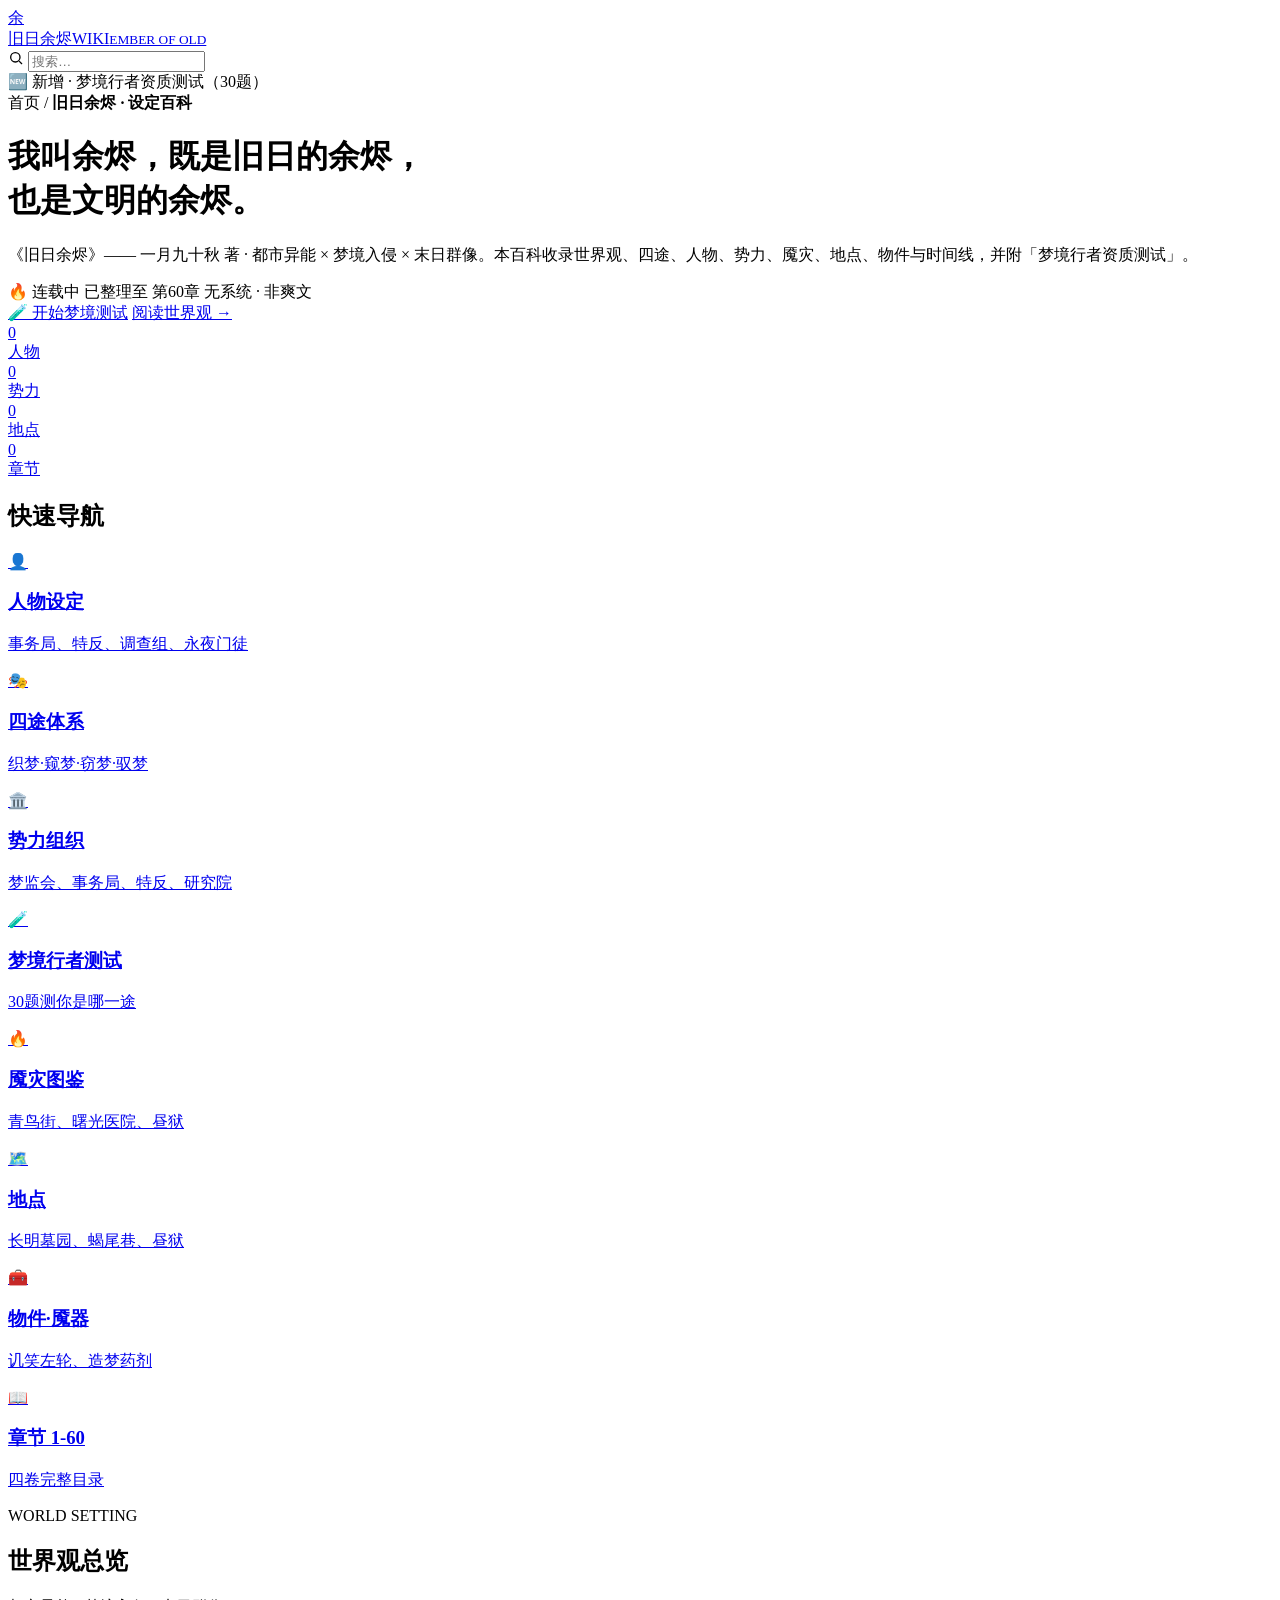
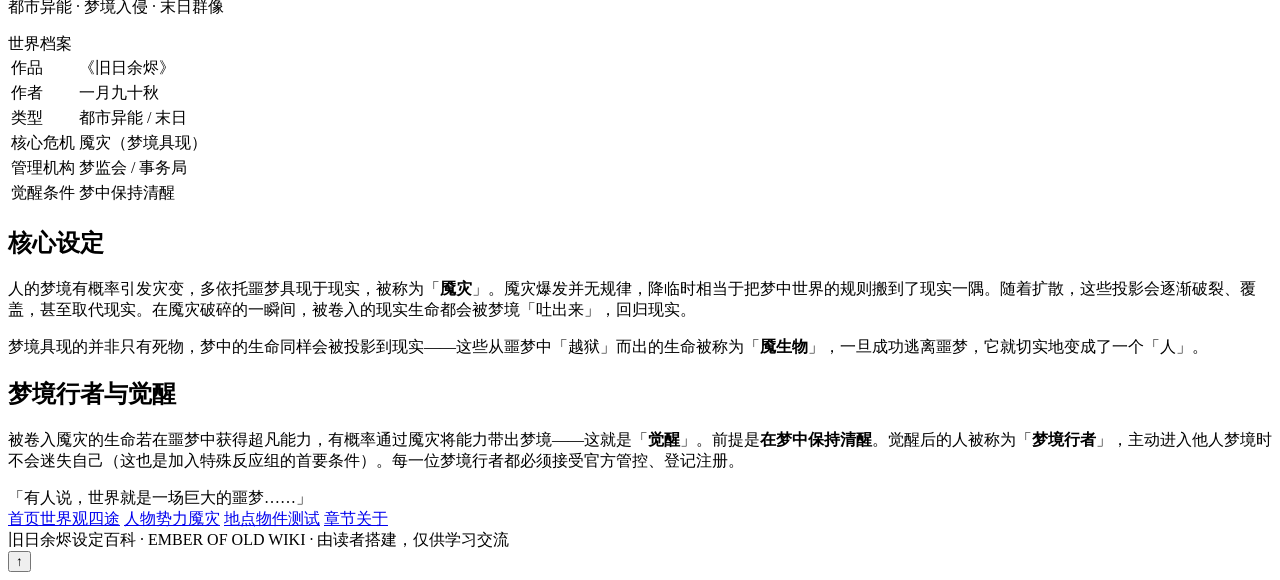
==== commit 898e48ca: "Add files via upload" ====
--- a/index.html
+++ b/index.html
@@ -4,872 +4,116 @@
 <meta charset="utf-8">
 <meta name="viewport" content="width=device-width,initial-scale=1">
 <title>旧日余烬 | 设定百科 WIKI</title>
-<meta name="description" content="《旧日余烬》小说设定百科：人物、势力、魇灾、世界观、梦境行者测试">
-<style>
-:root{
-  --bg:#0a0c12;--bg2:#10131c;--panel:#151925;--panel2:#1c2030;
-  --line:#272d3d;--text:#e2e8f0;--muted:#8892a6;
-  --accent:#8b5cf6;--accent2:#ec4899;--accent3:#22d3ee;--accent4:#fbbf24;
-  --weave:#8b5cf6;--peek:#22d3ee;--steal:#fbbf24;--ride:#ec4899;
-  --danger:#ef4444;--ok:#22c55e;
-  --shadow:0 10px 40px rgba(0,0,0,.5);
-  --radius:16px;
-}
-*{box-sizing:border-box;margin:0;padding:0}
-html{scroll-behavior:smooth}
-body{background:var(--bg);color:var(--text);
-  font-family:"Noto Sans SC","Microsoft YaHei","PingFang SC",system-ui,sans-serif;
-  line-height:1.7;-webkit-font-smoothing:antialiased;overflow-x:hidden}
-body::before{content:"";position:fixed;inset:0;z-index:-2;
-  background:radial-gradient(900px 600px at 85% -5%,rgba(139,92,246,.16),transparent 60%),
-             radial-gradient(700px 500px at -5% 15%,rgba(236,72,153,.10),transparent 55%),
-             var(--bg)}
-body::after{content:"";position:fixed;inset:0;z-index:-1;pointer-events:none;opacity:.35;
-  background-image:linear-gradient(rgba(139,92,246,.04) 1px,transparent 1px),
-                   linear-gradient(90deg,rgba(139,92,246,.04) 1px,transparent 1px);
-  background-size:48px 48px}
-a{color:var(--accent3);text-decoration:none}
-::selection{background:var(--accent);color:#fff}
-
-/* ===== 滚动进度条 ===== */
-#scrollBar{position:fixed;top:0;left:0;height:3px;background:linear-gradient(90deg,var(--accent),var(--accent2));z-index:999;width:0}
-
-/* ===== 顶部导航 ===== */
-.nav{position:sticky;top:0;z-index:100;backdrop-filter:blur(14px);background:rgba(10,12,18,.78);border-bottom:1px solid var(--line)}
-.nav-inner{max-width:1320px;margin:0 auto;padding:11px 22px;display:flex;align-items:center;gap:16px;flex-wrap:wrap}
-.brand{display:flex;align-items:center;gap:10px;text-decoration:none;color:#fff;font-weight:800;font-size:18px}
-.logo{width:36px;height:36px;border-radius:10px;background:linear-gradient(135deg,var(--accent),var(--accent2));
-  display:grid;place-items:center;font-size:18px;font-weight:900;box-shadow:0 4px 16px rgba(139,92,246,.5)}
-.brand small{display:block;font-weight:500;font-size:10px;color:var(--muted);letter-spacing:1.5px}
-.search{flex:1;min-width:170px;position:relative}
-.search input{width:100%;padding:9px 14px 9px 38px;border-radius:11px;border:1px solid var(--line);
-  background:var(--bg2);color:var(--text);font-size:14px;outline:none}
-.search input:focus{border-color:var(--accent)}
-.search svg{position:absolute;left:12px;top:50%;transform:translateY(-50%);opacity:.55}
-#results{position:absolute;top:calc(100% + 6px);left:0;right:0;border:1px solid var(--line);border-radius:12px;
-  background:var(--bg2);overflow:hidden;display:none;z-index:200;max-height:60vh;overflow-y:auto}
-#results.show{display:block}
-#results a{display:block;padding:10px 15px;border-bottom:1px solid var(--line);font-size:13.5px}
-#results a small{display:block;color:var(--muted);font-size:11px}
-.nav-links{display:flex;gap:4px;flex-wrap:wrap}
-.nav-links a{padding:7px 12px;border-radius:9px;font-size:13px;color:var(--muted);font-weight:600;transition:.15s}
-.nav-links a:hover,.nav-links a.active{color:#fff;background:var(--panel)}
-.nav-links a.cta{background:linear-gradient(90deg,var(--accent),var(--accent2));color:#fff}
-
-/* ===== 布局 ===== */
-.wrap{max-width:1320px;margin:0 auto;padding:22px 20px 60px;display:grid;grid-template-columns:250px 1fr;gap:24px}
-.side{position:sticky;top:66px;align-self:start;max-height:calc(100vh - 86px);overflow:auto;padding-right:2px}
-.side::-webkit-scrollbar,.toc::-webkit-scrollbar,.modal-body::-webkit-scrollbar{width:6px}
-.side::-webkit-scrollbar-thumb,.toc::-webkit-scrollbar-thumb,.modal-body::-webkit-scrollbar-thumb{border-radius:3px;background:var(--line)}
-.side-group{background:var(--panel);border:1px solid var(--line);border-radius:var(--radius);padding:9px;margin-bottom:12px}
-.side-group h4{padding:8px 10px;font-size:11px;color:var(--muted);letter-spacing:1.5px;display:flex;align-items:center;gap:7px;text-transform:uppercase}
-.side-group h4 span{width:7px;height:7px;border-radius:50%;background:var(--accent);box-shadow:0 0 8px var(--accent)}
-.side-group a{display:block;padding:7px 12px;border-radius:8px;font-size:13px;color:var(--text);transition:.15s}
-.side-group a:hover{background:rgba(139,92,246,.14);color:#fff}
-.side-group a .tag{float:right;font-size:10px;color:var(--muted)}
-main{min-width:0}
-
-/* ===== Hero ===== */
-.hero{position:relative;overflow:hidden;border-radius:20px;padding:42px 36px;margin-bottom:22px;
-  background:radial-gradient(circle at 88% 15%,rgba(236,72,153,.35),transparent 45%),
-             linear-gradient(120deg,#1a0b2e 0%,#0f1b35 55%,#0a0c12 100%);
-  border:1px solid var(--line);box-shadow:var(--shadow)}
-.hero::after{content:"余烬";position:absolute;right:26px;bottom:-16px;font-size:120px;font-weight:900;
-  color:rgba(255,255,255,.05);letter-spacing:6px;pointer-events:none}
-.badge-new{display:inline-block;padding:4px 11px;border-radius:20px;font-size:11px;font-weight:700;
-  background:rgba(251,191,36,.15);color:var(--accent4);border:1px solid rgba(251,191,36,.4);margin-bottom:14px}
-.breadcrumb{font-size:13px;color:var(--muted);margin-bottom:12px}
-.breadcrumb b{color:var(--accent3)}
-.hero h1{font-size:clamp(28px,5vw,48px);font-weight:900;line-height:1.15;margin-bottom:12px;
-  background:linear-gradient(90deg,#fff 30%,var(--accent2) 72%);-webkit-background-clip:text;background-clip:text;color:transparent}
-.hero .sub{color:var(--muted);font-size:15px;max-width:740px}
-.hero-meta{display:flex;gap:10px;flex-wrap:wrap;margin-top:20px}
-.tag-pill{padding:6px 13px;border-radius:20px;font-size:12.5px;font-weight:700;background:rgba(255,255,255,.07);border:1px solid var(--line)}
-.tag-pill.hot{background:linear-gradient(90deg,var(--accent),var(--accent2));border:none;color:#fff}
-.hero-actions{display:flex;gap:12px;margin-top:22px;flex-wrap:wrap}
-.btn{padding:11px 22px;border-radius:11px;font-size:14px;font-weight:700;border:none;cursor:pointer;transition:.2s;font-family:inherit}
-.btn-primary{background:linear-gradient(90deg,var(--accent),var(--accent2));color:#fff;box-shadow:0 6px 20px rgba(139,92,246,.4)}
-.btn-primary:hover{transform:translateY(-2px);box-shadow:0 10px 26px rgba(139,92,246,.55)}
-.btn-ghost{background:rgba(255,255,255,.06);color:var(--text);border:1px solid var(--line)}
-.btn-ghost:hover{border-color:var(--accent)}
-
-/* ===== 通用 ===== */
-section{margin-bottom:28px;scroll-margin-top:80px}
-.sec-head{display:flex;align-items:center;justify-content:space-between;margin-bottom:14px;flex-wrap:wrap;gap:10px}
-.sec-head h2{font-size:21px;font-weight:800;display:flex;align-items:center;gap:10px}
-.sec-head h2 .bar{width:5px;height:22px;border-radius:3px;background:linear-gradient(var(--accent),var(--accent2))}
-.sec-head a{font-size:13px;color:var(--muted)}
-.sec-head .desc{width:100%;font-size:13px;color:var(--muted);margin-top:4px}
-.grid{display:grid;gap:14px}
-.grid.c4{grid-template-columns:repeat(4,1fr)}
-.grid.c3{grid-template-columns:repeat(3,1fr)}
-.grid.c2{grid-template-columns:repeat(2,1fr)}
-
-.card{background:var(--panel);border:1px solid var(--line);border-radius:var(--radius);padding:18px;transition:.2s;position:relative;overflow:hidden}
-.card:hover{border-color:var(--accent);transform:translateY(-3px)}
-.card .icon{font-size:30px;margin-bottom:10px}
-.card h3{font-size:16px;margin-bottom:6px}
-.card p{font-size:13px;color:var(--muted)}
-
-/* 统计 */
-.stats{display:grid;grid-template-columns:repeat(4,1fr);gap:14px;margin-bottom:22px}
-.stat{background:var(--panel);border:1px solid var(--line);border-radius:var(--radius);padding:18px 20px;position:relative;overflow:hidden}
-.stat::before{content:"";position:absolute;left:0;top:0;bottom:0;width:3px;background:linear-gradient(var(--accent),var(--accent2))}
-.stat .num{font-size:30px;font-weight:900;background:linear-gradient(90deg,var(--accent3),var(--accent));-webkit-background-clip:text;background-clip:text;color:transparent}
-.stat .lab{font-size:12.5px;color:var(--muted);margin-top:2px}
-
-/* 四途卡片 */
-.path-card{background:var(--panel);border:1px solid var(--line);border-radius:var(--radius);padding:20px;transition:.25s;cursor:default;position:relative;overflow:hidden}
-.path-card::before{content:"";position:absolute;top:0;left:0;right:0;height:3px;opacity:0;transition:.25s}
-.path-card:hover{transform:translateY(-4px)}
-.path-card:hover::before{opacity:1}
-.path-card .p-icon{font-size:34px;margin-bottom:10px}
-.path-card h3{font-size:17px;margin-bottom:4px}
-.path-card .p-key{font-size:11px;letter-spacing:2px;font-weight:800;opacity:.8}
-.path-card p{font-size:12.5px;color:var(--muted);margin-top:8px}
-.path-card .p-tags{display:flex;gap:6px;flex-wrap:wrap;margin-top:12px}
-.path-card .p-tags span{padding:3px 9px;border-radius:6px;font-size:11px;background:rgba(255,255,255,.06)}
-.path-weave{border-color:rgba(139,92,246,.4)} .path-weave::before,.path-weave .p-key{background:var(--weave);color:#fff}
-.path-peek{border-color:rgba(34,211,238,.4)} .path-peek::before,.path-peek .p-key{background:var(--peek);color:#000}
-.path-steal{border-color:rgba(251,191,36,.4)} .path-steal::before,.path-steal .p-key{background:var(--accent4);color:#000}
-.path-ride{border-color:rgba(236,72,153,.4)} .path-ride::before,.path-ride .p-key{background:var(--accent2);color:#fff}
-
-/* 人物卡 */
-.char{background:var(--panel);border:1px solid var(--line);border-radius:var(--radius);overflow:hidden;transition:.2s}
-.char:hover{border-color:var(--accent2)}
-.char .thumb{height:110px;position:relative;display:grid;place-items:center;font-size:48px}
-.char .thumb::before{content:"";position:absolute;inset:0;background:linear-gradient(160deg,var(--g1,#4c1d95),var(--g2,#0f172a))}
-.char .info{padding:13px}
-.char .info h3{font-size:14.5px;margin-bottom:2px}
-.char .info .role{font-size:11px;color:var(--accent2);font-weight:700}
-.char .info .aff{font-size:11px;color:var(--accent3);margin-top:1px}
-.char .info p{font-size:12px;color:var(--muted);margin-top:6px;display:-webkit-box;-webkit-line-clamp:3;-webkit-box-orient:vertical;overflow:hidden}
-
-/* 章节 */
-.chapter-list{background:var(--panel);border:1px solid var(--line);border-radius:var(--radius);overflow:hidden}
-.chapter-list .row{display:grid;grid-template-columns:60px 1fr auto;align-items:center;padding:11px 18px;border-bottom:1px solid var(--line);font-size:13.5px;transition:.15s}
-.chapter-list .row:last-child{border-bottom:none}
-.chapter-list .row:hover{background:rgba(139,92,246,.10)}
-.chapter-list .no{color:var(--accent);font-weight:800}
-.chapter-list .title{font-weight:600}
-.chapter-list .vol{font-size:11px;padding:3px 9px;border-radius:6px;background:rgba(34,211,238,.12);color:var(--accent3);white-space:nowrap}
-.vol-group{margin-bottom:10px;font-size:12px;color:var(--accent4);font-weight:700;padding:4px 2px}
-
-/* 词条正文 */
-.entry{background:var(--panel);border:1px solid var(--line);border-radius:var(--radius);padding:26px 28px;margin-bottom:22px}
-.entry .eyebrow{font-size:11px;color:var(--accent2);letter-spacing:2px;font-weight:700}
-.entry h1{font-size:25px;margin:6px 0 4px}
-.entry .aka{color:var(--muted);font-size:13px;margin-bottom:16px}
-.infobox{float:right;width:260px;margin:0 0 18px 22px;border:1px solid var(--line);border-radius:12px;overflow:hidden;background:var(--bg2)}
-.infobox .hd{padding:11px 14px;font-weight:800;background:linear-gradient(90deg,var(--accent),var(--accent2))}
-.infobox table{width:100%;font-size:12.5px}
-.infobox td{padding:8px 13px;border-bottom:1px solid var(--line);vertical-align:top}
-.infobox td:first-child{color:var(--muted);width:78px;white-space:nowrap}
-.entry h2{font-size:17px;margin:20px 0 9px;padding-left:12px;border-left:4px solid var(--accent)}
-.entry h3{font-size:14.5px;margin:14px 0 7px;color:var(--accent3)}
-.entry p{margin-bottom:11px;color:#cdd5e3}
-.entry ul{padding-left:22px;margin-bottom:11px}
-.entry li{margin-bottom:5px}
-.entry .quote{border-left:3px solid var(--accent2);padding:10px 16px;background:rgba(236,72,153,.06);border-radius:0 10px 10px 0;font-style:italic;color:#d8dde8;margin:12px 0}
-.clear{clear:both}
-.cite{font-size:11px;color:var(--muted);vertical-align:super}
-
-/* 时间线 */
-.timeline{position:relative;padding-left:26px}
-.timeline::before{content:"";position:absolute;left:7px;top:6px;bottom:6px;width:2px;background:linear-gradient(var(--accent),var(--accent2))}
-.tl-item{position:relative;margin-bottom:16px}
-.tl-item::before{content:"";position:absolute;left:-22px;top:6px;width:12px;height:12px;border-radius:50%;background:var(--accent3);box-shadow:0 0 0 3px rgba(34,211,238,.2)}
-.tl-item .t{font-size:11.5px;color:var(--accent2);font-weight:700}
-.tl-item p{font-size:13px;color:#cdd5e3}
-
-/* ===== 测试功能 ===== */
-.quiz-hero{background:linear-gradient(135deg,rgba(139,92,246,.14),rgba(34,211,238,.10));border:1px solid var(--line);border-radius:var(--radius);padding:28px;margin-bottom:20px;position:relative;overflow:hidden}
-.quiz-hero::after{content:"梦";position:absolute;right:18px;bottom:-22px;font-size:110px;font-weight:900;color:rgba(255,255,255,.05)}
-.quiz-progress{display:flex;align-items:center;gap:14px;margin-bottom:18px}
-.quiz-progress .bar-wrap{flex:1;height:8px;border-radius:20px;background:var(--bg2);overflow:hidden;border:1px solid var(--line)}
-.quiz-progress .bar{height:100%;width:0;background:linear-gradient(90deg,var(--accent),var(--accent2));transition:width .4s;border-radius:20px}
-.quiz-progress .num{font-size:13px;color:var(--muted);white-space:nowrap;font-weight:600}
-.q-text{font-size:19px;font-weight:700;margin-bottom:6px;line-height:1.5}
-.q-sub{font-size:12.5px;color:var(--muted);margin-bottom:18px}
-.q-options{display:grid;gap:11px}
-.q-opt{display:flex;align-items:flex-start;gap:13px;padding:15px 17px;border:1px solid var(--line);border-radius:12px;
-  background:var(--bg2);cursor:pointer;transition:.18s;text-align:left;font-family:inherit;color:var(--text);font-size:14px;width:100%}
-.q-opt:hover{border-color:var(--accent);background:rgba(139,92,246,.08)}
-.q-opt.sel{border-color:var(--accent2);background:rgba(236,72,153,.10);box-shadow:0 0 0 1px var(--accent2)}
-.q-opt .letter{width:28px;height:28px;border-radius:8px;background:var(--panel2);display:grid;place-items:center;font-weight:800;font-size:13px;flex-shrink:0;border:1px solid var(--line)}
-.q-opt.sel .letter{background:linear-gradient(135deg,var(--accent),var(--accent2));color:#fff;border:none}
-.q-opt .o-text{flex:1}
-.q-opt .o-w{display:block;font-size:10.5px;color:var(--muted);margin-top:3px;letter-spacing:.5px}
-.quiz-btns{display:flex;justify-content:space-between;margin-top:20px;gap:12px;flex-wrap:wrap}
-.result-types{display:grid;grid-template-columns:repeat(4,1fr);gap:12px;margin-bottom:20px}
-.result-type{flex-direction:column;align-items:flex-start;cursor:default}
-.result-type .pct{font-size:26px;font-weight:900;margin-top:6px}
-.result-type .bar-wrap{width:100%;height:6px;border-radius:10px;background:var(--bg2);margin-top:10px;overflow:hidden}
-.result-type .bar{height:100%;border-radius:10px;width:0;transition:width 1s}
-.result-main{text-align:center;padding:20px 0 8px}
-.result-main .big{font-size:64px;margin-bottom:8px}
-.result-main h3{font-size:26px;margin-bottom:6px}
-.result-main .sub{color:var(--muted);font-size:14px}
-.result-desc{background:var(--bg2);border:1px solid var(--line);border-radius:12px;padding:20px;margin:18px 0}
-.result-desc h4{color:var(--accent);margin-bottom:8px}
-.result-actions{display:flex;gap:12px;justify-content:center;flex-wrap:wrap;margin-top:18px}
-
-/* ===== 页脚 ===== */
-footer{text-align:center;padding:40px 20px 50px;color:var(--muted);font-size:13px;border-top:1px solid var(--line);margin-top:30px}
-footer .links{margin-bottom:14px}
-footer .links a{margin:0 12px;color:var(--muted)}
-footer .links a:hover{color:var(--accent2)}
-
-/* 回到顶部 */
-#toTop{position:fixed;right:20px;bottom:24px;width:46px;height:46px;border-radius:50%;
-  background:linear-gradient(135deg,var(--accent),var(--accent2));color:#fff;border:none;cursor:pointer;
-  font-size:20px;box-shadow:0 6px 20px rgba(139,92,246,.45);opacity:0;transform:translateY(20px);transition:.25s;z-index:90}
-#toTop.show{opacity:1;transform:translateY(0)}
-
-/* 响应式 */
-@media(max-width:980px){
-  .wrap{grid-template-columns:1fr;padding:14px 14px 50px}
-  .side{position:static;max-height:none;display:none}
-  .stats{grid-template-columns:repeat(2,1fr)}
-  .grid.c4,.grid.c3{grid-template-columns:repeat(2,1fr)}
-  .grid.c2{grid-template-columns:1fr}
-  .result-types{grid-template-columns:repeat(2,1fr)}
-  .infobox{float:none;width:auto;margin:0 0 16px}
-  .chapter-list .row{grid-template-columns:46px 1fr;gap:10px}
-  .chapter-list .vol{display:none}
-  .nav-links{order:3;width:100%}
-  .quiz-hero{padding:20px}
-  .q-text{font-size:16px}
-}
-@media(max-width:520px){
-  .grid.c4,.grid.c3,.grid.c2,.result-types,.stats{grid-template-columns:1fr}
-  .hero{padding:28px 20px}
-}
-</style>
+<meta name="description" content="《旧日余烬》小说设定百科">
+<link rel="stylesheet" href="assets/style.css">
 </head>
 <body>
 
 <div id="scrollBar"></div>
 
-<!-- ===== 导航 ===== -->
 <nav class="nav">
   <div class="nav-inner">
-    <a class="brand" href="#top"><span class="logo">余</span><div>旧日余烬WIKI<small>EMBER OF OLD</small></div></a>
+    <a class="brand" href="index.html"><span class="logo">余</span><div>旧日余烬WIKI<small>EMBER OF OLD</small></div></a>
     <div class="search">
       <svg width="16" height="16" viewBox="0 0 24 24" fill="none" stroke="currentColor" stroke-width="2"><circle cx="11" cy="11" r="7"/><path d="m21 21-4.3-4.3"/></svg>
-      <input id="q" type="text" placeholder="搜索人物、势力、魇灾、名词…" oninput="doSearch()">
+      <input id="q" type="text" placeholder="搜索…" oninput="doSearch()" onkeypress="if(event.key==='Enter')location.href='search.html?q='+encodeURIComponent(this.value)">
       <div id="results"></div>
     </div>
-    <div class="nav-links">
-      <a href="#world">世界观</a>
-      <a href="#paths">四途</a>
-      <a href="#chars">人物</a>
-      <a href="#factions">势力</a>
-      <a href="#yanzai">魇灾</a>
-      <a href="#places">地点</a>
-      <a href="#items">物件</a>
-      <a href="#quiz" class="cta">🧪 梦境测试</a>
-      <a href="#chapters">章节</a>
-    </div>
+    <div class="nav-links" id="navLinks"></div>
   </div>
 </nav>
 
-<div class="wrap" id="top">
-  <aside class="side">
-    <div class="side-group">
-      <h4><span></span>入门</h4>
-      <a href="#top">🏠 首页</a>
-      <a href="#world">🌍 世界观</a>
-      <a href="#paths">🎭 四途·织窥窃驭</a>
-      <a href="#timeline">📜 编年史</a>
+<main>
+  <div class="hero">
+    <div class="badge-new">🆕 新增 · 梦境行者资质测试（30题）</div>
+    <div class="breadcrumb">首页 / <b>旧日余烬 · 设定百科</b></div>
+    <h1>我叫余烬，既是旧日的余烬，<br>也是文明的余烬。</h1>
+    <p class="sub">《旧日余烬》—— 一月九十秋 著 · 都市异能 × 梦境入侵 × 末日群像。本百科收录世界观、四途、人物、势力、魇灾、地点、物件与时间线，并附「梦境行者资质测试」。</p>
+    <div class="hero-meta">
+      <span class="tag-pill hot">🔥 连载中</span>
+      <span class="tag-pill">已整理至 第60章</span>
+      <span class="tag-pill">无系统 · 非爽文</span>
     </div>
-    <div class="side-group">
-      <h4><span></span>设定</h4>
-      <a href="#chars">👤 人物 <span class="tag">20+</span></a>
-      <a href="#factions">🏛️ 势力组织</a>
-      <a href="#yanzai">🔥 魇灾图鉴</a>
-      <a href="#places">🗺️ 地点</a>
-      <a href="#items">🧰 物件</a>
-      <a href="#terms">📚 名词</a>
+    <div class="hero-actions">
+      <a class="btn btn-primary" href="quiz.html">🧪 开始梦境测试</a>
+      <a class="btn btn-ghost" href="world.html">阅读世界观 →</a>
     </div>
-    <div class="side-group">
-      <h4><span></span>梦境行者</h4>
-      <a href="#quiz">🧪 资质测试</a>
-      <a href="#quiz" onclick="scrollToQuiz()">🎯 测测你是哪一途</a>
+  </div>
+
+  <div class="stats">
+    <a class="stat" href="chars.html"><div class="num" data-n="26">0</div><div class="lab">人物</div></a>
+    <a class="stat" href="factions.html"><div class="num" data-n="8">0</div><div class="lab">势力</div></a>
+    <a class="stat" href="places.html"><div class="num" data-n="8">0</div><div class="lab">地点</div></a>
+    <a class="stat" href="chapters.html"><div class="num" data-n="60">0</div><div class="lab">章节</div></a>
+  </div>
+
+  <section>
+    <div class="sec-head"><h2><span class="bar"></span>快速导航</h2></div>
+    <div class="grid c4" id="navCards"></div>
+  </section>
+
+  <section id="world">
+    <div class="entry">
+      <div class="eyebrow">WORLD SETTING</div>
+      <h1>世界观总览</h1>
+      <p class="aka">都市异能 · 梦境入侵 · 末日群像</p>
+      <div class="infobox">
+        <div class="hd">世界档案</div>
+        <table>
+          <tr><td>作品</td><td>《旧日余烬》</td></tr>
+          <tr><td>作者</td><td>一月九十秋</td></tr>
+          <tr><td>类型</td><td>都市异能 / 末日</td></tr>
+          <tr><td>核心危机</td><td>魇灾（梦境具现）</td></tr>
+          <tr><td>管理机构</td><td>梦监会 / 事务局</td></tr>
+          <tr><td>觉醒条件</td><td>梦中保持清醒</td></tr>
+        </table>
+      </div>
+      <h2>核心设定</h2>
+      <p>人的梦境有概率引发灾变，多依托噩梦具现于现实，被称为「<b>魇灾</b>」。魇灾爆发并无规律，降临时相当于把梦中世界的规则搬到了现实一隅。随着扩散，这些投影会逐渐破裂、覆盖，甚至取代现实。在魇灾破碎的一瞬间，被卷入的现实生命都会被梦境「吐出来」，回归现实。</p>
+      <p>梦境具现的并非只有死物，梦中的生命同样会被投影到现实——这些从噩梦中「越狱」而出的生命被称为「<b>魇生物</b>」，一旦成功逃离噩梦，它就切实地变成了一个「人」。</p>
+      <h2>梦境行者与觉醒</h2>
+      <p>被卷入魇灾的生命若在噩梦中获得超凡能力，有概率通过魇灾将能力带出梦境——这就是「<b>觉醒</b>」。前提是<b>在梦中保持清醒</b>。觉醒后的人被称为「<b>梦境行者</b>」，主动进入他人梦境时不会迷失自己（这也是加入特殊反应组的首要条件）。每一位梦境行者都必须接受官方管控、登记注册。</p>
+      <div class="quote">「有人说，世界就是一场巨大的噩梦……」</div>
+      <div class="clear"></div>
     </div>
-    <div class="side-group">
-      <h4><span></span>作品</h4>
-      <a href="#chapters">📖 章节 1-60</a>
-      <a href="#about">📝 关于</a>
-    </div>
-  </aside>
-
-  <main>
-    <!-- Hero -->
-    <div class="hero">
-      <div class="badge-new">🆕 新增 · 梦境行者资质测试（30题）</div>
-      <div class="breadcrumb">首页 / <b>旧日余烬 · 设定百科</b></div>
-      <h1>我叫余烬，既是旧日的余烬，<br>也是文明的余烬。</h1>
-      <p class="sub">《旧日余烬》—— 一月九十秋 著 · 都市异能 × 梦境入侵 × 末日群像。世界在噩梦中崩塌，幸存者在旧日的余烬里捡拾文明的残片。本百科收录世界观、四途、人物、势力、魇灾、地点、物件与时间线，并附「梦境行者资质测试」。</p>
-      <div class="hero-meta">
-        <span class="tag-pill hot">🔥 连载中</span>
-        <span class="tag-pill">已整理至 第60章</span>
-        <span class="tag-pill">无系统 · 非爽文</span>
-        <span class="tag-pill">偏群像</span>
-      </div>
-      <div class="hero-actions">
-        <button class="btn btn-primary" onclick="scrollToQuiz()">🧪 开始梦境测试</button>
-        <a class="btn btn-ghost" href="#world">阅读世界观 →</a>
-      </div>
-    </div>
-
-    <div class="stats">
-      <div class="stat"><div class="num" data-n="26">0</div><div class="lab">人物</div></div>
-      <div class="stat"><div class="num" data-n="9">0</div><div class="lab">势力组织</div></div>
-      <div class="stat"><div class="num" data-n="7">0</div><div class="lab">地点</div></div>
-      <div class="stat"><div class="num" data-n="60">0</div><div class="lab">章节</div></div>
-    </div>
-
-    <!-- 快速导航 -->
-    <section>
-      <div class="sec-head"><h2><span class="bar"></span>快速导航</h2></div>
-      <div class="grid c4">
-        <div class="card" onclick="location.href='#chars'"><div class="icon">👤</div><h3>人物设定</h3><p>事务局、特反、调查组、永夜门徒</p></div>
-        <div class="card" onclick="location.href='#paths'"><div class="icon">🎭</div><h3>四途体系</h3><p>织梦·窥梦·窃梦·驭梦</p></div>
-        <div class="card" onclick="location.href='#factions'"><div class="icon">🏛️</div><h3>势力组织</h3><p>梦监会、事务局、特反、研究院</p></div>
-        <div class="card" onclick="location.href='#quiz'"><div class="icon">🧪</div><h3>梦境行者测试</h3><p>30题测你是织/窥/窃/驭哪一途</p></div>
-      </div>
-    </section>
-
-    <!-- 世界观 -->
-    <section id="world">
-      <div class="entry">
-        <div class="eyebrow">WORLD SETTING</div>
-        <h1>世界观总览</h1>
-        <p class="aka">都市异能 · 梦境入侵 · 末日群像</p>
-        <div class="infobox">
-          <div class="hd">世界档案</div>
-          <table>
-            <tr><td>作品</td><td>《旧日余烬》</td></tr>
-            <tr><td>作者</td><td>一月九十秋</td></tr>
-            <tr><td>类型</td><td>都市异能 / 末日</td></tr>
-            <tr><td>核心危机</td><td>魇灾（梦境具现）</td></tr>
-            <tr><td>管理机构</td><td>梦监会 / 事务局</td></tr>
-            <tr><td>觉醒条件</td><td>梦中保持清醒</td></tr>
-          </table>
-        </div>
-        <h2>核心设定</h2>
-        <p>人的梦境有概率引发灾变，多依托噩梦具现于现实，被称为「<b>魇灾</b>」。魇灾爆发并无规律，降临时相当于把梦中世界的规则搬到了现实一隅。随着扩散，这些投影会逐渐破裂、覆盖，甚至取代现实。在魇灾破碎的一瞬间，被卷入的现实生命都会被梦境「吐出来」，回归现实。<cite>[1]</cite></p>
-        <p>梦境具现的并非只有死物，梦中的生命同样会被投影到现实，构成一具实体或直接窃取现实躯壳——这些从噩梦中「越狱」而出的生命被称为「<b>魇生物</b>」，一旦成功逃离噩梦，它就切实地变成了一个「人」。魇生物所在的区域，魇灾降临的概率远大于其他区域。<cite>[1]</cite></p>
-        <h2>梦境行者与觉醒</h2>
-        <p>得益于魇灾可在现实中具现的特性，被卷入魇灾的生命若在噩梦中获得超凡能力，会有概率通过魇灾将能力带出梦境——这就是「<b>觉醒</b>」。前提是<b>在梦中保持清醒</b>。觉醒后的人被称为「<b>梦境行者</b>」，主动进入他人梦境时不会迷失自己（这也是加入特殊反应组的首要条件）。每一位梦境行者都必须接受官方管控、登记注册。<cite>[1]</cite></p>
-        <div class="quote">「有人说，世界就是一场巨大的噩梦……」</div>
-        <h2>法律与秩序</h2>
-        <p>事务局将与生命相关的种种法律悉数搬进了梦里。一旦有公民非法操作致使他人死亡，都必须接受「梦境行法」的制裁，除非手法天衣无缝或拥有足够抗辩证据。<cite>[1]</cite></p>
-        <div class="clear"></div>
-      </div>
-    </section>
-
-    <!-- 四途 -->
-    <section id="paths">
-      <div class="sec-head">
-        <h2><span class="bar"></span>梦境行者 · 四途</h2>
-        <a href="#quiz">去做测试 →</a>
-      </div>
-      <p style="color:var(--muted);font-size:13px;margin-bottom:14px">觉醒的梦境行者分为四大类：织梦、窥梦、窃梦、驭梦。每个梦境行者各有侧重，能力截然不同。</p>
-      <div class="grid c4">
-        <div class="path-card path-weave">
-          <div class="p-icon">🕸️</div>
-          <div class="p-key">织 · 织梦者</div>
-          <h3>编织创造</h3>
-          <p>能够编织、创造某个梦境者所想象的任何存在。造梦药剂、人格剥离手术皆与其相关。</p>
-          <div class="p-tags"><span>创造</span><span>造梦</span><span>编织</span></div>
-        </div>
-        <div class="path-card path-peek">
-          <div class="p-icon">👁️</div>
-          <div class="p-key">窥 · 窥梦者</div>
-          <h3>洞察读取</h3>
-          <p>擅长感知、读取梦境信息与他人隐秘，如梦境侧写师，从蛛丝马迹还原真相。</p>
-          <div class="p-tags"><span>感知</span><span>侧写</span><span>读取</span></div>
-        </div>
-        <div class="path-card path-steal">
-          <div class="p-icon">🎭</div>
-          <div class="p-key">窃 · 窃梦者</div>
-          <h3>修容容貌</h3>
-          <p>可窃取、伪装他人身份与容貌。夏母式的触须拟态即属此类变化之术。</p>
-          <div class="p-tags"><span>伪装</span><span>容貌</span><span>窃取</span></div>
-        </div>
-        <div class="path-card path-ride">
-          <div class="p-icon">🐍</div>
-          <div class="p-key">驭 · 驭梦者</div>
-          <h3>人格剥离</h3>
-          <p>操控、剥离人格。人格剥离手术对治疗精神分裂极为有效，但条件苛刻。</p>
-          <div class="p-tags"><span>操控</span><span>剥离</span><span>驾驭</span></div>
-        </div>
-      </div>
-      <div class="entry" style="margin-top:18px">
-        <div class="eyebrow">PERSONALITY EXTRACTION</div>
-        <h1>人格剥离手术</h1>
-        <p class="aka">对治疗精神分裂极为有效，一度被建议推广</p>
-        <p>手术条件颇为苛刻：<b>首先</b>，受术者必须是魇灾当事人；<b>其次</b>，魇灾只能是最低的 C 级，因为任何超过 C 级的魇灾都会对现实造成伤害，舍本逐末；<b>最后</b>，在魇灾降临的噩梦中，受术者<b>不能清醒</b>，否则将不再是人格剥离手术，而变成一场加速觉醒手术。<cite>[1]</cite></p>
-        <p>余烬的经历即是一例——172 小队曾计划将其副人格「红发余烬」从意识剥离具现后再击杀，以治疗他的精神分裂。</p>
-      </div>
-    </section>
-
-    <!-- 人物 -->
-    <section id="chars">
-      <div class="sec-head"><h2><span class="bar"></span>人物一览</h2><a href="#">共 <span id="charCount"></span> 位 →</a></div>
-      <div class="grid c3" id="charGrid"></div>
-    </section>
-
-    <!-- 势力 -->
-    <section id="factions">
-      <div class="sec-head"><h2><span class="bar"></span>势力与组织</h2></div>
-      <div class="grid c2" id="factionGrid"></div>
-    </section>
-
-    <!-- 魇灾 -->
-    <section id="yanzai">
-      <div class="sec-head"><h2><span class="bar"></span>魇灾图鉴</h2></div>
-      <div class="grid c2" id="yanzaiGrid"></div>
-      <div class="entry" style="margin-top:18px">
-        <div class="eyebrow">CORE MECHANIC</div>
-        <h1>破除魇灾的方法</h1>
-        <p>只有<b>干掉梦境核心</b>。梦境核心是魇灾当事人在自己梦中的投影，破碎后并不会影响当事人的命运。一般来说，大部分人在梦中的投影都是自己，但也有例外——这种例外不限于身份、性别、种族、甚至性格的改变，既是自己的臆想，又是自己的缩影。<cite>[1]</cite></p>
-        <h2>梦境纠缠</h2>
-        <p>魇灾是具有扩散性的。当魇灾降临于某段噩梦并开始向梦蔓延时，被魇灾笼罩的主梦境会不断吞噬周围的梦境，直至将噩梦融合得更加扭曲诡谲，这种现象叫「<b>梦境纠缠</b>」。招来魇灾的人被称为「当事人」，陷入纠缠的人被称为「涉事人」。<cite>[1]</cite></p>
-      </div>
-    </section>
-
-    <!-- 地点 -->
-    <section id="places">
-      <div class="sec-head"><h2><span class="bar"></span>地点</h2></div>
-      <div class="grid c3" id="placeGrid"></div>
-    </section>
-
-    <!-- 物件 -->
-    <section id="items">
-      <div class="sec-head"><h2><span class="bar"></span>物件 · 魇器</h2></div>
-      <div class="grid c2" id="itemGrid"></div>
-    </section>
-
-    <!-- 名词 -->
-    <section id="terms">
-      <div class="entry">
-        <div class="eyebrow">GLOSSARY</div>
-        <h1>名词解释</h1>
-        <div id="termsBox"></div>
-      </div>
-    </section>
-
-    <!-- 测试 -->
-    <section id="quiz">
-      <div class="quiz-hero">
-        <div style="font-size:12px;color:var(--accent2);letter-spacing:2px;font-weight:700">DREAM WALKER TEST</div>
-        <h2 style="font-size:24px;margin:6px 0 8px">🧪 梦境行者资质测试</h2>
-        <p style="color:var(--muted);font-size:14px;max-width:760px">共 <b id="totalQ">30</b> 道选择题，每题的四个选项分别对应「织·窥·窃·驭」四种资质的权重。答完后系统根据你的倾向，判定你最可能觉醒的梦境行者类型，并给出匹配角色。</p>
-        <div id="quizBox"></div>
-      </div>
-    </section>
-
-    <!-- 时间线 -->
-    <section id="timeline">
-      <div class="entry">
-        <div class="eyebrow">CHRONOLOGY</div>
-        <h1>编年史 / 时间线</h1>
-        <div class="timeline" id="timelineBox"></div>
-      </div>
-    </section>
-
-    <!-- 章节 -->
-    <section id="chapters">
-      <div class="sec-head"><h2><span class="bar"></span>章节目录（1-60）</h2><a href="#">卷宗划分 →</a></div>
-      <div class="chapter-list" id="chapterList"></div>
-    </section>
-
-    <!-- 关于 -->
-    <section id="about">
-      <div class="entry">
-        <div class="eyebrow">ABOUT</div>
-        <h1>关于本百科</h1>
-        <p>本百科为《旧日余烬》读者自发整理的设定站，用于梳理人物关系、世界观与剧情脉络，方便追更与二创参考。内容基于原著 1-60 章整理，随连载持续更新，欢迎补充指正。</p>
-        <h2>作品简介</h2>
-        <p>「有人说，世界就是一场巨大的噩梦……」起初没人在意，直到人们醒来时眼前依旧残留着梦的痕迹。灾难席卷而来，现实崩塌殆尽，到最后只剩你我，在旧日的余烬中捡拾人类文明。—— 偏群像、无系统、不无敌、非爽文。<cite>[1]</cite></p>
-      </div>
-    </section>
-  </main>
-</div>
+  </section>
+</main>
 
 <footer>
   <div class="links">
-    <a href="#top">首页</a><a href="#paths">四途</a><a href="#chars">人物</a>
-    <a href="#factions">势力</a><a href="#quiz">测试</a><a href="#chapters">章节</a><a href="#about">关于</a>
+    <a href="index.html">首页</a><a href="world.html">世界观</a><a href="paths.html">四途</a>
+    <a href="chars.html">人物</a><a href="factions.html">势力</a><a href="yanzai.html">魇灾</a>
+    <a href="places.html">地点</a><a href="items.html">物件</a><a href="quiz.html">测试</a>
+    <a href="chapters.html">章节</a><a href="about.html">关于</a>
   </div>
   <div>旧日余烬设定百科 · EMBER OF OLD WIKI · 由读者搭建，仅供学习交流</div>
-  <div style="margin-top:6px;font-size:12px;color:#4f5868">UI 风格参考 zsyxwiki.top · 单文件静态站，可自由扩展</div>
 </footer>
 
 <button id="toTop" onclick="window.scrollTo({top:0,behavior:'smooth'})">↑</button>
 
+<script src="assets/data.js"></script>
+<script src="assets/common.js"></script>
 <script>
-/* polyfill：兼容旧浏览器 / 静态导出环境 */
-window.IntersectionObserver || (window.IntersectionObserver = class { constructor(cb){ this.cb=cb; } observe(){} unobserve(){} });
-Element.prototype.scrollIntoView || (Element.prototype.scrollIntoView = function(){});
-/* ================= 数据（基于信息册整理） ================= */
-const chars = [
-  // 事务局·特殊反应组
-  {name:"郑先",role:"特反第172队队长",aff:"特殊反应组",icon:"🍍",g1:"#b45309",g2:"#0f172a",
-   desc:"为首的男人，乱炸菠萝头、背心短裤、耳朵拉板。能力「灾·引人」——被攻击时，伤害会收缩回转方向。"},
-  {name:"周礼",role:"172队队员 · 梦境侧写师",aff:"特殊反应组",icon:"🕶️",g1:"#0e7490",g2:"#0f172a",
-   desc:"穿白风衣的眼镜男，擅长从蛛丝马迹还原梦境真相，属窥梦一脉的感知型人才。"},
-  {name:"陆仁",role:"特反第6小队队长",aff:"特殊反应组",icon:"🗡️",g1:"#7f1d1d",g2:"#0f172a",
-   desc:"偏瘦弱、脸很英气、眼神犀利。带队处理青鸟街魇灾时全员失踪。"},
-  // 灾后调查组
-  {name:"梅雨",role:"灾后调查组主任",aff:"灾后调查组",icon:"👩‍✈️",g1:"#92400e",g2:"#0f172a",
-   desc:"头发花白、一身素装。早年带过特反干员，丈夫、儿子、儿媳均为守护城市牺牲。留守调查组照看同样失去亲人的人。"},
-  {name:"余烬",role:"灾后调查4组干员（主角）",aff:"灾后调查组",icon:"🔥",g1:"#7f1d1d",g2:"#0f172a",
-   desc:"失去父亲与哥哥余响。在墓园遇打伞女人获讥笑左轮，因悲伤分裂出红发余烬，是青鸟街二次魇灾的梦境核心。"},
-  {name:"汤耀庭",role:"余烬死党 · 调查组",aff:"灾后调查组",icon:"😎",g1:"#0e7490",g2:"#0f172a",
-   desc:"没心没肺，喜欢卷腹，保命天赋异禀。在青鸟街惨案中与余烬幸存。"},
-  // 其他
-  {name:"余响",role:"余烬之兄（已故）",aff:"事务局",icon:"🌑",g1:"#4c1d95",g2:"#0f172a",
-   desc:"事务局干员，一年前在一场魇灾中牺牲，墓在长明墓园。遗物中藏有永夜门徒的山羊玩偶。"},
-  {name:"红发余烬",role:"余烬的副人格",aff:"人格具现",icon:"🃏",g1:"#9f1239",g2:"#0f172a",
-   desc:"余烬幻想出的分裂人格，可通过讥笑左轮具现/收回，与本体共享感官，拥有骨刃与触须之力。"},
-  {name:"夏桀",role:"青鸟街惨案真凶",aff:"永夜门徒预备",icon:"🃏",g1:"#065f46",g2:"#0f172a",
-   desc:"男，23岁，患解离性身份认知障碍。人格分裂出父母人格，借魇灾屠杀干员后逃脱。"},
-  {name:"夏父（人格）",role:"夏桀分裂人格",aff:"梦境具现",icon:"💀",g1:"#7f1d1d",g2:"#0f172a",
-   desc:"退役运动员、严重暴力倾向。梦中手腕裂出骨刃战斗。"},
-  {name:"夏母（人格）",role:"夏桀分裂人格",aff:"梦境具现",icon:"🕷️",g1:"#831843",g2:"#0f172a",
-   desc:"梦中可撕裂面皮、触须拟态改变容貌，属窃梦变化之术。"},
-  {name:"打伞的女人",role:"神秘 · 梦境行者",aff:"未知",icon:"☂️",g1:"#9f1239",g2:"#0f172a",
-   desc:"红黑配色的神秘女子，一眼看穿余烬的梦中红发形象，赠其讥笑左轮，留下忠告『自由是最大的讽刺』。"},
-  {name:"迟暮",role:"事务局前局长",aff:"事务局",icon:"🧓",g1:"#44403c",g2:"#0f172a",
-   desc:"精神失常，在曙光医院46楼精神科疗养。高层曾计划用造梦剂在梦中为其实施精神手术。"},
-  {name:"迟姗姗",role:"迟暮之女",aff:"事务局高层关联",icon:"🎯",g1:"#0369a1",g2:"#0f172a",
-   desc:"行为神秘、实力强大，似看透余烬与红发余烬的秘密，参与高层博弈。"},
-  {name:"李戟",role:"事务局东大区负责人",aff:"事务局",icon:"🧔",g1:"#57534e",g2:"#0f172a",
-   desc:"外表不修边幅，实力深不可测。在曙光医院S级魇灾中搭建屏障压制扩散。"},
-  {name:"疤哥",role:"蝎尾巷据点小头目",aff:"永夜门徒",icon:"🩸",g1:"#7f1d1d",g2:"#0f172a",
-   desc:"饕餮街蝎尾巷4号试药据点的管理者之一，据点用活人测试造梦药剂。"},
-  {name:"吴心婷",role:"蝎尾巷二把手",aff:"永夜门徒",icon:"🐍",g1:"#831843",g2:"#0f172a",
-   desc:"伪装成曙光医院实习护士潜入，与夏桀发生冲突。"},
-  {name:"赵曼",role:"永夜门徒执行者",aff:"永夜门徒",icon:"⚰️",g1:"#4c1d95",g2:"#0f172a",
-   desc:"永夜门徒执行者，在曙光医院被夏桀所杀。"},
-  {name:"孙东隅",role:"公鸡会成员",aff:"反抗组织·公鸡会",icon:"🐓",g1:"#b45309",g2:"#0f172a",
-   desc:"昼狱中的反抗组织「公鸡会」成员，找到余烬邀请其参与劫狱营救创始人李桑榆。"},
-  {name:"李桑榆",role:"公鸡会创始人（狱友）",aff:"反抗组织·公鸡会",icon:"🦊",g1:"#065f46",g2:"#0f172a",
-   desc:"昼狱中被关押的反抗组织创始人，余烬在昼狱的狱友，身份与立场成谜。"},
-  {name:"庞贝",role:"永夜门徒",aff:"永夜门徒",icon:"🎭",g1:"#6d28d9",g2:"#0f172a",
-   desc:"可发动「如梦幻象」干扰战场，在曙光医院制造大规模混乱。"},
-  {name:"唐簇",role:"事务局干员",aff:"事务局",icon:"🛡️",g1:"#0f766e",g2:"#0f172a",
-   desc:"在曙光医院S级魇灾中参与搭建屏障、搜捕永夜门徒残余。"},
-  {name:"穿西服的狗",role:"神秘",aff:"未知",icon:"🐕",g1:"#57534e",g2:"#0f172a",
-   desc:"会开车、能与汤耀庭互比中指的奇异存在，与打伞女人一同出现。"},
-  {name:"执法者",role:"执法局执法人员",aff:"执法局",icon:"🚓",g1:"#0f766e",g2:"#0f172a",
-   desc:"执法局下辖的执法力量，负责梦境行者的登记、管控与梦境行法执行。"},
-  {name:"研究院学者",role:"梦境勘探开发研究院",aff:"研究院",icon:"🔬",g1:"#0369a1",g2:"#0f172a",
-   desc:"学术领域最高权威机构的研究者，依赖调查组提供的冗余数据研究梦境与魇灾。"},
-  {name:"纠察队",role:"事务局纠察",aff:"事务局",icon:"🔍",g1:"#57534e",g2:"#0f172a",
-   desc:"事务局内部的纠察部门，监督外勤与特反行动。"},
+// 首页导航卡片
+const navCards = [
+  {href:"chars.html",icon:"👤",t:"人物设定",d:"事务局、特反、调查组、永夜门徒"},
+  {href:"paths.html",icon:"🎭",t:"四途体系",d:"织梦·窥梦·窃梦·驭梦"},
+  {href:"factions.html",icon:"🏛️",t:"势力组织",d:"梦监会、事务局、特反、研究院"},
+  {href:"quiz.html",icon:"🧪",t:"梦境行者测试",d:"30题测你是哪一途"},
+  {href:"yanzai.html",icon:"🔥",t:"魇灾图鉴",d:"青鸟街、曙光医院、昼狱"},
+  {href:"places.html",icon:"🗺️",t:"地点",d:"长明墓园、蝎尾巷、昼狱"},
+  {href:"items.html",icon:"🧰",t:"物件·魇器",d:"讥笑左轮、造梦药剂"},
+  {href:"chapters.html",icon:"📖",t:"章节 1-60",d:"四卷完整目录"},
 ];
+document.getElementById('navCards').innerHTML = navCards.map(c=>
+  `<a class="card" href="${c.href}"><div class="icon">${c.icon}</div><h3>${c.t}</h3><p>${c.d}</p></a>`).join("");
 
-const factions = [
-  {name:"梦境监测管理委员会（梦监会）",tag:"最高管理机构",desc:"为守住现实不被魇灾取代而设立的最高管理机构。"},
-  {name:"魇灾应急处理事务局",tag:"核心机构",desc:"梦监会最重要分支，专门应对城市各地魇灾，下设多个部门。"},
-  {name:"特殊反应组（特反）",tag:"一线作战",desc:"奔赴魇灾一线、直接处置并击破梦境核心的精锐作战力量，大多只在梦中行动。加入首要条件是成为梦境行者。"},
-  {name:"灾后调查组",tag:"余烬所属",desc:"魇灾尘埃落定后回访当事人与涉事人、记录信息。余烬、汤耀庭、梅雨所在。"},
-  {name:"梦境勘探开发研究院",tag:"学术权威",desc:"学术领域最高权威机构，研究魇灾与梦境，依赖调查组提供冗余数据。"},
-  {name:"执法局",tag:"执法",desc:"下辖执法者，负责梦境行者的登记、管控与梦境行法执行。"},
-  {name:"永夜门徒",tag:"敌对·邪教",desc:"夜魇狂信徒，利用造梦药剂人为制造魇灾，崇拜夜魇属重罪。"},
-  {name:"公鸡会",tag:"反抗组织",desc:"昼狱中的反抗组织，驻地为一栋藏在北区老城的居民楼，意图推翻伪事务局。"},
-];
-
-const yanzai = [
-  {name:"青鸟街意识扰动事件",tag:"第1-18章",desc:"夏桀伪装孩童，分裂父母人格成怪物。特反6队失踪，调查4组几乎全灭，余烬成为二次魇灾核心。"},
-  {name:"梦境纠缠",tag:"核心机制",desc:"主梦境吞噬融合周围梦境的扭曲现象；招灾者为当事人，被卷入者为涉事人。"},
-  {name:"人格剥离手术",tag:"第11-18章",desc:"172队计划将红发余烬剥离具现后击杀，治疗余烬的精神分裂。"},
-  {name:"曙光医院风波",tag:"第28-50章",desc:"永夜门徒吴心婷潜伏医院，夏桀引发爆炸突围，爆发S级魇灾。"},
-  {name:"昼狱之疑",tag:"第51-60章",desc:"余烬被伪事务局关入昼狱，结识公鸡会与李桑榆，迟姗姗揭露高层阴谋。"},
-  {name:"如梦幻象",tag:"第40章",desc:"庞贝发动的永夜门徒干扰手段，令战场陷入大规模幻象混乱。"},
-];
-
-const places = [
-  {name:"长明墓园",desc:"唯一一座安葬在魇灾中死去的事务局干员的墓园。常年灯火通明，哪怕白天灯也不熄。"},
-  {name:"青鸟街",desc:"魇灾频发的街区，青鸟街惨案发生地，海城核心区域之一。"},
-  {name:"特反办公区 / 联合作战会议室",desc:"魇灾应急处理事务局内，特殊反应组办公与作战会议之所。"},
-  {name:"朱雀街·久居小区",desc:"海城居民区之一。"},
-  {name:"饕餮街·蝎尾巷4号",desc:"海城东大区老城郊区，整条巷子走势如蝎尾，4号处于尾尖。永夜门徒试药据点。"},
-  {name:"昼狱",desc:"关押穷凶极恶之徒与魇生物的终极监狱，遍布眼球天眼监控。梦中具现的城市。"},
-  {name:"曙光医院",desc:"海城市东大区医疗条件最好的医院，事务局深度合作部门。46楼为精神科。"},
-  {name:"公鸡会驻地（梦境）",desc:"藏身北区老城居民楼。多年前曾爆发大规模魇灾，废墟重建后成繁华商业中心。"},
-];
-
-const items = [
-  {name:"魇灾检测器",desc:"通过检测意识波动，被动警惕魇灾的到来。"},
-  {name:"讥笑左轮 + 赤红子弹",desc:"梦境行者死后异能演变而成的魇器。装填红发余烬这颗「子弹」后，变成无限击发手枪；扳动击锤可随时召唤/收回红发余烬，即「人格发射器」。十个死亡的梦境行者也未必析出一把。"},
-  {name:"造梦系列药剂",desc:"与浮生系列相似，有概率引来魇灾。永夜门徒掌握造梦2.0更多，造梦3.0更珍贵、浓度更高（应由造梦剂稀释制成）。注射可直接引发魇灾降临。"},
-  {name:"浮生系列药品",desc:"用于觉醒。饕餮街地下试药区易获取的是浮生2.0，为最新研究成果，大幅提高核心因子浓度。"},
-  {name:"魇器（概念）",desc:"梦境行者死后觉醒异能活化、剥离躯壳演变而成的道具，即「遗留的噩梦」。极为珍贵稀有。"},
-];
-
-const terms = {
-  "魇灾":"噩梦具现于现实引发的灾变，会扩散、凝实、覆盖甚至取代现实。",
-  "魇生物":"从噩梦中越狱、被投影到现实的生命，成功逃离即变成「人」。",
-  "梦境核心":"当事人在梦中的投影，击碎即可破除魇灾，不影响本人命运。",
-  "梦境纠缠":"主梦境吞噬融合周围梦境的扭曲现象；招灾者为当事人，卷入者为涉事人。",
-  "觉醒 / 梦境行者":"在梦中保持清醒并获得超凡能力带出梦境；觉醒者称梦境行者。",
-  "织梦者":"编织创造梦境中所想象的任何存在。",
-  "窥梦者":"感知、读取梦境信息与隐秘。",
-  "窃梦者":"窃取、伪装容貌（修容）。",
-  "驭梦者":"操控、剥离人格。",
-  "骨刃":"觉醒者（如夏父）异化出的骨制利刃。",
-  "触须拟态":"夏母式撕裂面皮后以触须改变容貌，属窃梦变化。",
-  "永夜门徒":"崇拜夜魇的邪教，夜魇崇拜属重罪。",
-  "长明墓园":"安葬魇灾中牺牲干员、常年不熄灯的墓园。",
-  "C级魇灾":"最低等级的魇灾，是人格剥离手术的硬性上限条件。",
-};
-
-const timeline = [
-  {t:"旧日之前",text:"世界正常运转，噩梦仅为梦，梦境监测体系尚未成形。"},
-  {t:"梦的痕迹显现",text:"人们醒来时眼前残留梦的痕迹，灾难开始席卷，现实崩塌。"},
-  {t:"梦监会 / 事务局成立",text:"为守住现实，梦境监测管理委员会及下属事务局相继建立。"},
-  {t:"余烬家变",text:"余烬先后失去身为干员的父亲与哥哥余响，因悲伤幻想出红发余烬。"},
-  {t:"青鸟街事件（1-18章）",text:"夏桀借魇灾屠杀干员逃脱，余烬成为二次魇灾核心，172队介入。"},
-  {t:"饕餮街据点（19-27章）",text:"红发余烬潜入蝎尾巷试药据点，发现永夜门徒计划袭击曙光医院。"},
-  {t:"曙光医院风波（28-50章）",text:"吴心婷潜伏、夏桀引发爆炸突围，S级魇灾爆发。"},
-  {t:"昼狱之疑（51-60章）",text:"余烬被关入昼狱，结识公鸡会与李桑榆，迟姗姗揭露高层以造梦剂人为制造魇灾的阴谋。"},
-];
-
-const chapters = [
-  ...Array.from({length:10},(_,i)=>({n:i+1,vol:"第一卷 · 青鸟街"})),
-  ...Array.from({length:8},(_,i)=>({n:i+11,vol:"第一卷 · 特反介入"})),
-  ...Array.from({length:17},(_,i)=>({n:i+19,vol:"第二卷 · 饕餮街"})),
-  ...Array.from({length:13},(_,i)=>({n:i+36,vol:"第三卷 · 曙光医院"})),
-  ...Array.from({length:12},(_,i)=>({n:i+49,vol:"第四卷 · 昼狱"})),
-];
-
-/* ============ 渲染 ============ */
-const cg = document.getElementById('charGrid');
-chars.forEach(c=>{
-  cg.innerHTML += `<div class="char"><div class="thumb" style="--g1:${c.g1};--g2:${c.g2}">${c.icon}</div>
-    <div class="info"><h3>${c.name}</h3><div class="role">${c.role}</div><div class="aff">${c.aff}</div><p>${c.desc}</p></div></div>`;
-});
-document.getElementById('charCount').textContent = chars.length;
-
-const fg = document.getElementById('factionGrid');
-factions.forEach(f=>{ fg.innerHTML += `<div class="card"><span class="top">${f.tag}</span><div class="icon">🏛️</div><h3>${f.name}</h3><p>${f.desc}</p></div>`; });
-
-const yg = document.getElementById('yanzaiGrid');
-yanzai.forEach(y=>{ yg.innerHTML += `<div class="card"><span class="top">${y.tag}</span><div class="icon">🔥</div><h3>${y.name}</h3><p>${y.desc}</p></div>`; });
-
-const pg = document.getElementById('placeGrid');
-places.forEach(p=>{ pg.innerHTML += `<div class="card"><div class="icon">📍</div><h3>${p.name}</h3><p>${p.desc}</p></div>`; });
-
-const ig = document.getElementById('itemGrid');
-items.forEach(it=>{ ig.innerHTML += `<div class="card"><div class="icon">🧰</div><h3>${it.name}</h3><p>${it.desc}</p></div>`; });
-
-const tl = document.getElementById('timelineBox');
-timeline.forEach(item=>{ tl.innerHTML += `<div class="tl-item"><div class="t">${item.t}</div><p>${item.text}</p></div>`; });
-
-const tb = document.getElementById('termsBox');
-tb.innerHTML = "<div class='grid c2'>" + Object.entries(terms).map(([k,v])=>
-  `<div class="card"><h3 style="color:var(--accent2)">${k}</h3><p>${v}</p></div>`).join("") + "</div>";
-
-const cl = document.getElementById('chapterList');
-chapters.forEach(c=>{
-  cl.innerHTML += `<div class="row"><div class="no">${String(c.n).padStart(2,'0')}</div><div class="title">第${c.n}章</div><div class="vol">${c.vol}</div></div>`;
-});
-
-/* ============ 搜索 ============ */
-const allData = [
-  ...chars.map(c=>({title:c.name,type:"人物",cat:"chars",desc:c.desc})),
-  ...factions.map(f=>({title:f.name,type:"势力",cat:"factions",desc:f.desc})),
-  ...yanzai.map(y=>({title:y.name,type:"魇灾",cat:"yanzai",desc:y.desc})),
-  ...places.map(p=>({title:p.name,type:"地点",cat:"places",desc:p.desc})),
-  ...items.map(i=>({title:i.name,type:"物件",cat:"items",desc:i.desc})),
-  ...Object.entries(terms).map(([k,v])=>({title:k,type:"名词",cat:"terms",desc:v})),
-  ...timeline.map(t=>({title:t.t,type:"时间线",cat:"timeline",desc:t.text})),
-];
-function doSearch(){
-  const q = document.getElementById('q').value.trim().toLowerCase();
-  const box = document.getElementById('results');
-  if(!q){box.classList.remove('show');return;}
-  const hits = allData.filter(x=>x.title.toLowerCase().includes(q)||x.desc.includes(q)).slice(0,8);
-  box.innerHTML = hits.length? hits.map(h=>`<a href="#${h.cat}"><b>${h.title}</b> <small>${h.type} · ${h.desc.slice(0,48)}…</small></a>`).join("")
-    : `<a>无匹配结果</a>`;
-  box.classList.add('show');
-}
-document.addEventListener('click',e=>{if(!e.target.closest('.search'))document.getElementById('results').classList.remove('show');});
-
-/* ============ 梦境行者测试 ============ */
-/* 每题4个选项，分别对应 w(织) p(窥) s(窃) r(驭) 的权重 */
-const questions = [
-  {q:"你在梦中意识到自己在做梦，第一反应是——",o:["开始随心所欲地造物、改写世界规则","仔细观察周围，寻找这场梦的线索与破绽","变成另一个人的模样，去试探他人反应","强行把梦里的恐惧与记忆剥离出去"],w:"wprs"},
-  {q:"面对一段痛苦的记忆，你会——",o:["把它编织成一段全新的美好故事","反复回放，试图理解自己真正的恐惧","假装成另一个人，把痛苦隔离出去","把它从意识里彻底撕下来丢掉"],w:"wpsr"},
-  {q:"朋友说了一个谎，你更可能——",o:["顺着他的谎编出一个更精彩的世界","从微表情里读出他隐瞒的真相","不动声色地冒充他人去验证","直接戳穿并拆解他的心理防御"],w:"wpsr"},
-  {q:"给你一个「能力」，你最想要——",o:["凭空创造出任何我想要的东西","看透任何人内心的秘密","随意改变自己的容貌与身份","掌控并重塑他人的人格"],w:"wpsr"},
-  {q:"在团队里，你的角色通常是——",o:["脑洞担当，负责构建方案","观察者，负责分析与侧写","伪装者，负责潜入与扮演","指挥者，负责拆解与调度"],w:"wpsr"},
-  {q:"你如何看待「谎言」？",o:["是创造新世界的原材料","是能读懂人心的密码","是最好用的伪装外衣","是必须被剥离的虚伪外壳"],w:"wpsr"},
-  {q:"走进一间陌生的房间，你先注意——",o:["房间可以被改造成什么样","房间里有哪些不对劲的细节","哪个角落最适合隐藏身份","房间里的人谁最容易被影响"],w:"wpsr"},
-  {q:"如果写一本小说，你会写——",o:["宏大奇幻的世界观与造物","细腻的心理悬疑推理","主角不断变换身份的谍战","人格分裂与意识博弈"],w:"wpsr"},
-  {q:"面对敌人，你的招式风格——",o:["凭空具现出千奇百怪的武器","预判对手每一步行动","伪装成盟友再背后下手","直接改写对手的认知"],w:"wpsr"},
-  {q:"「身份」对你而言是——",o:["可以任意书写的角色卡","需要认真解读的谜题","随时可换的面具","可以拆解重组的零件"],w:"wpsr"},
-  {q:"做噩梦时，你最常——",o:["在梦里搭建新的避难所","强迫自己清醒并记录细节","梦游成别人的样子逃避","把梦里的怪物人格化再驱逐"],w:"wpsr"},
-  {q:"你最羡慕哪种人？",o:["想象力天马行空的创作者","洞察一切的观察者","千人千面的演员","能把复杂局面拆解的掌控者"],w:"wpsr"},
-  {q:"如果把人生比作梦，你希望——",o:["亲手编织每一个细节","看清每一层隐喻","随时换一种活法","把痛苦的部分剪掉重来"],w:"wpsr"},
-  {q:"你会被哪种画面吸引？",o:["绚烂奇幻的造物景象","光影中隐藏的细微线索","一张可以随意更换的面具","破碎又重组的镜像人格"],w:"wpsr"},
-  {q:"遇到困境，你本能——",o:["创造一个不存在的出口","分析困境的规律与破绽","换个身份绕开困境","把困境拆解成可管理的碎片"],w:"wpsr"},
-  {q:"你认为最强的力量是——",o:["无中生有的创造力","洞若观火的洞察力","来去无踪的伪装力","改写规则的掌控力"],w:"wpsr"},
-  {q:"如果必须潜入敌营——",o:["制造一个完美的假象场景","先摸清每个人的底细","直接顶替某个人的身份","混入后从内部瓦解其意志"],w:"wpsr"},
-  {q:"别人眼中的你——",o:["脑子里总有新点子","安静但什么都看在眼里","捉摸不透，忽近忽远","果断利落，一针见血"],w:"wpsr"},
-  {q:"你更擅长——",o:["把0变成1","把复杂变清晰","把真变假","把多变成一"],w:"wpsr"},
-  {q:"对于「真实」，你的态度——",o:["真实可以被创造","真实需要被看见","真实可以被伪装","真实可以被重塑"],w:"wpsr"},
-  {q:"最喜欢的梦境类型——",o:["天马行空的奇幻世界","细节丰富的解谜迷宫","身份不断切换的谍梦","意识碎片不断重组的梦"],w:"wpsr"},
-  {q:"你如何处理负面情绪？",o:["把它写成故事或画出来","独自反复咀嚼、分析","转移注意力，假装没事","主动切断与它的联系"],w:"wpsr"},
-  {q:"如果觉醒超能力，你希望来源——",o:["源于自己的想象力","源于对他人的理解","源于身份的变换","源于意志的掌控"],w:"wpsr"},
-  {q:"面对混乱局面，你——",o:["直接构建新秩序","先站在一旁看清全貌","混入其中伪装成一份子","抓住关键人物逐个击破"],w:"wpsr"},
-  {q:"你更认同哪句话？",o:["「世界是我想象的样子」","「真相只有一个」","「人生如戏，全靠演技」","「我即是我自己的主宰」"],w:"wpsr"},
-  {q:"选择一种武器意象——",o:["可随意变形的造物","能透视本质的眼睛","无面者的面具","剥离灵魂的手术刀"],w:"wpsr"},
-  {q:"在梦里你最常做——",o:["造房子、造城市","飞到高处俯瞰一切","变成别人生活一天","与另一个「自己」对话"],w:"wpsr"},
-  {q:"你的弱点更接近——",o:["想象力脱离现实","过度分析而犹豫","面具太多忘了自己","剥离过度变得冷漠"],w:"wpsr"},
-  {q:"如果加入特殊反应组——",o:["负责搭建梦境战场","负责侧写与侦查","负责潜入与伪装","负责攻坚与意识作战"],w:"wpsr"},
-  {q:"最后一题：闭上眼，你看到的——",o:["一片由我塑造的光","无数细密的线索","一张陌生的脸","一个正在碎裂的我"],w:"wpsr"},
-];
-
-const PATHS = {
-  w:{key:"w",name:"织梦者",emoji:"🕸️",color:"var(--weave)",
-     desc:"你是天生的「织梦者」——想象力是你的超能力。你倾向于无中生有、编织创造，能把脑中的构想具现为现实。在梦监会，你将胜任搭建梦境、创造战术环境的工作。",
-     match:"匹配角色：打伞的女人（高维织梦）、造梦药剂研究者",
-     strengths:"✅ 创造 · 想象 · 构建场景 · 战术环境设计"},
-  p:{key:"p",name:"窥梦者",emoji:"👁️",color:"var(--peek)",
-     desc:"你是敏锐的「窥梦者」——洞察力是你的超能力。你擅长感知、读取梦境信息与他人的隐秘，像梦境侧写师一样从蛛丝马迹还原真相。",
-     match:"匹配角色：周礼（172队梦境侧写师）",
-     strengths:"✅ 感知 · 侧写 · 推理 · 侦查预警"},
-  s:{key:"s",name:"窃梦者",emoji:"🎭",color:"var(--accent4)",
-     desc:"你是灵动的「窃梦者」——伪装是你的超能力。你擅长修容容貌、窃取身份，能来去无踪地潜入任何环境，像夏母的触须拟态一样变换自如。",
-     match:"匹配角色：夏母人格（触须拟态）、吴心婷（伪装潜入）",
-     strengths:"✅ 伪装 · 潜入 · 身份变换 · 情报获取"},
-  r:{key:"r",name:"驭梦者",emoji:"🐍",color:"var(--accent2)",
-     desc:"你是冷硬的「驭梦者」——掌控力是你的超能力。你擅长操控、剥离人格，能拆解复杂局面、改写他人认知，是团队攻坚与意识作战的核心。",
-     match:"匹配角色：红发余烬（人格具现）、迟姗姗（高层博弈）",
-     strengths:"✅ 掌控 · 剥离 · 人格作战 · 攻坚突破"},
-};
-
-let cur = 0, scores = {w:0,p:0,s:0,r:0};
-const quizBox = document.getElementById('quizBox');
-const total = questions.length;
-document.getElementById('totalQ').textContent = total;
-
-function renderQuestion(){
-  const d = questions[cur];
-  const pct = Math.round((cur/total)*100);
-  quizBox.innerHTML = `
-    <div class="quiz-progress">
-      <div class="bar-wrap"><div class="bar" style="width:${pct}%"></div></div>
-      <div class="num">${cur} / ${total}</div>
-    </div>
-    <div class="q-text">${cur+1}. ${d.q}</div>
-    <div class="q-sub">请凭第一直觉选择，四个选项分别对应「织·窥·窃·驭」的资质倾向。</div>
-    <div class="q-options">
-      ${d.o.map((t,i)=>`<button class="q-opt" onclick="pick(${i})">
-        <span class="letter">${"ABCD"[i]}</span>
-        <span class="o-text">${t}<span class="o-w">→ ${"织·窥·窃·驭"[i]}</span></span>
-      </button>`).join("")}
-    </div>
-  `;
-  quizBox.scrollIntoView && quizBox.scrollIntoView({behavior:"smooth",block:"start"});
-}
-
-function pick(i){
-  const map = {0:"w",1:"p",2:"s",3:"r"};
-  scores[map[i]] += 1;
-  cur++;
-  if(cur >= total){ renderResult(); return; }
-  renderQuestion();
-}
-
-function maxKey(){
-  return Object.keys(scores).reduce((a,b)=> scores[a]>=scores[b]?a:b);
-}
-
-function renderResult(){
-  const mk = maxKey();
-  const main = PATHS[mk];
-  const sorted = Object.keys(scores).sort((a,b)=>scores[b]-scores[a]);
-  const sec = PATHS[sorted[1]];
-  const totalScore = total;
-  quizBox.innerHTML = `
-    <div class="result-types">
-      ${["w","p","s","r"].map(k=>{
-        const p = Math.round(scores[k]/totalScore*100);
-        return `<div class="card q-opt result-type" style="cursor:default">
-          <div class="p-icon">${PATHS[k].emoji}</div>
-          <div class="p-key" style="background:transparent;color:inherit">${PATHS[k].name}</div>
-          <div class="pct" style="color:${PATHS[k].color}">${scores[k]}票 · ${p}%</div>
-          <div class="bar-wrap"><div class="bar" style="width:${p}%;background:${PATHS[k].color}" data-p="${p}"></div></div>
-        </div>`;
-      }).join("")}
-    </div>
-    <div class="result-main">
-      <div class="big">${main.emoji}</div>
-      <h3 style="background:linear-gradient(90deg,${main.color},var(--accent2));-webkit-background-clip:text;background-clip:text;color:transparent">你是「${main.name}」</h3>
-      <div class="sub">${main.name} · ${main.emoji} · 梦境行者资质匹配度最高</div>
-    </div>
-    <div class="result-desc">
-      <h4>${main.emoji} ${main.name} · 资质解读</h4>
-      <p style="color:#cdd5e3;margin-top:8px">${main.desc}</p>
-      <p style="margin-top:10px"><b style="color:${sec.color}">次要倾向：${sec.name}</b>（${scores[sec.key]}票）—— 你也有 ${sec.name} 的潜力，可作为辅助发展。</p>
-      <p style="margin-top:10px;color:var(--accent3)">${main.match}</p>
-      <p style="margin-top:8px;color:var(--muted);font-size:13px">${main.strengths}</p>
-    </div>
-    <div class="result-actions">
-      <button class="btn btn-primary" onclick="restartQuiz()">🔄 再测一次</button>
-      <button class="btn btn-ghost" onclick="scrollToQuiz();location.href='#chars'">查看匹配角色 →</button>
-    </div>
-  `;
-  // 动画条
-  setTimeout(()=>{ document.querySelectorAll('.result-type .bar').forEach(b=>{ b.style.width = b.dataset.p + '%'; }); }, 80);
-  quizBox.scrollIntoView && quizBox.scrollIntoView({behavior:"smooth",block:"start"});
-}
-
-function restartQuiz(){ cur = 0; scores = {w:0,p:0,s:0,r:0}; renderQuestion(); }
-
-// 初始第一题
-renderQuestion();
-
-function scrollToQuiz(){ document.getElementById('quiz').scrollIntoView({behavior:"smooth",block:"start"}); }
-
-/* ============ 数字动画 ============ */
+// 数字动画
 const nums = document.querySelectorAll('.stat .num');
 const io = new IntersectionObserver(entries=>{
-  entries.forEach(en=>{
-    if(en.isIntersecting){
-      const el = en.target, target = +el.dataset.n, dur=1200, st=performance.now();
-      function step(now){const p=Math.min((now-st)/dur,1);el.textContent=Math.floor(p*target);if(p<1)requestAnimationFrame(step);}
-      requestAnimationFrame(step); io.unobserve(el);
-    }
-  });
+  entries.forEach(en=>{ if(en.isIntersecting){ animateNum(en.target); io.unobserve(en.target);} });
 },{threshold:.5});
 nums.forEach(n=>io.observe(n));
-
-/* 滚动进度 + 回到顶部 */
-const bar = document.getElementById('scrollBar');
-const toTop = document.getElementById('toTop');
-window.addEventListener('scroll',()=>{
-  const h = document.documentElement.scrollHeight - window.innerHeight;
-  bar.style.width = (h>0 ? (window.scrollY/h*100) : 0) + '%';
-  toTop.classList.toggle('show', window.scrollY > 400);
-});
-
-/* 导航高亮 */
-const sections = Array.from(document.querySelectorAll('main section[id], main > div[id]'));
-const navLinks = document.querySelectorAll('.nav-links a:not(.cta)');
-window.addEventListener('scroll',()=>{
-  let curSec='';
-  sections.forEach(s=>{ if(window.scrollY >= s.offsetTop-130) curSec=s.id; });
-  navLinks.forEach(a=>a.classList.toggle('active', a.getAttribute('href')==='#'+curSec));
-});
 </script>
 </body>
 </html>
